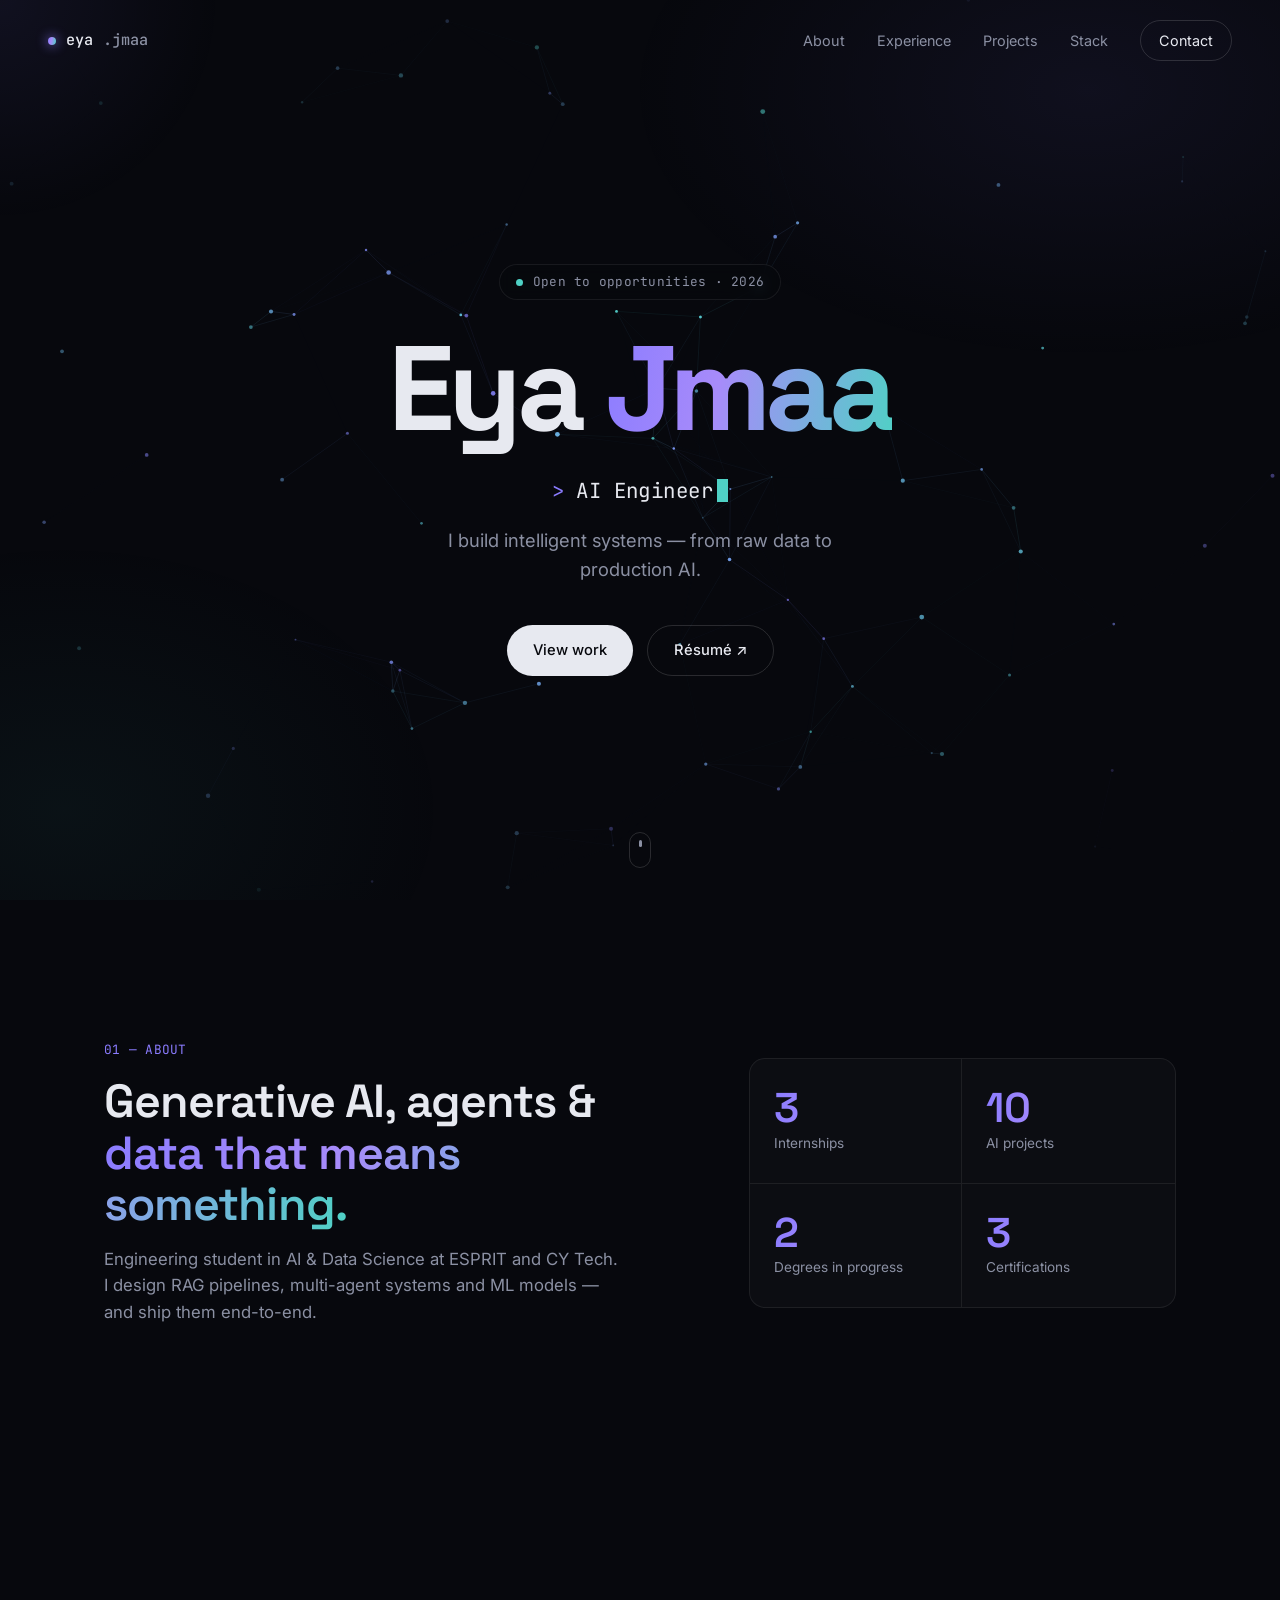
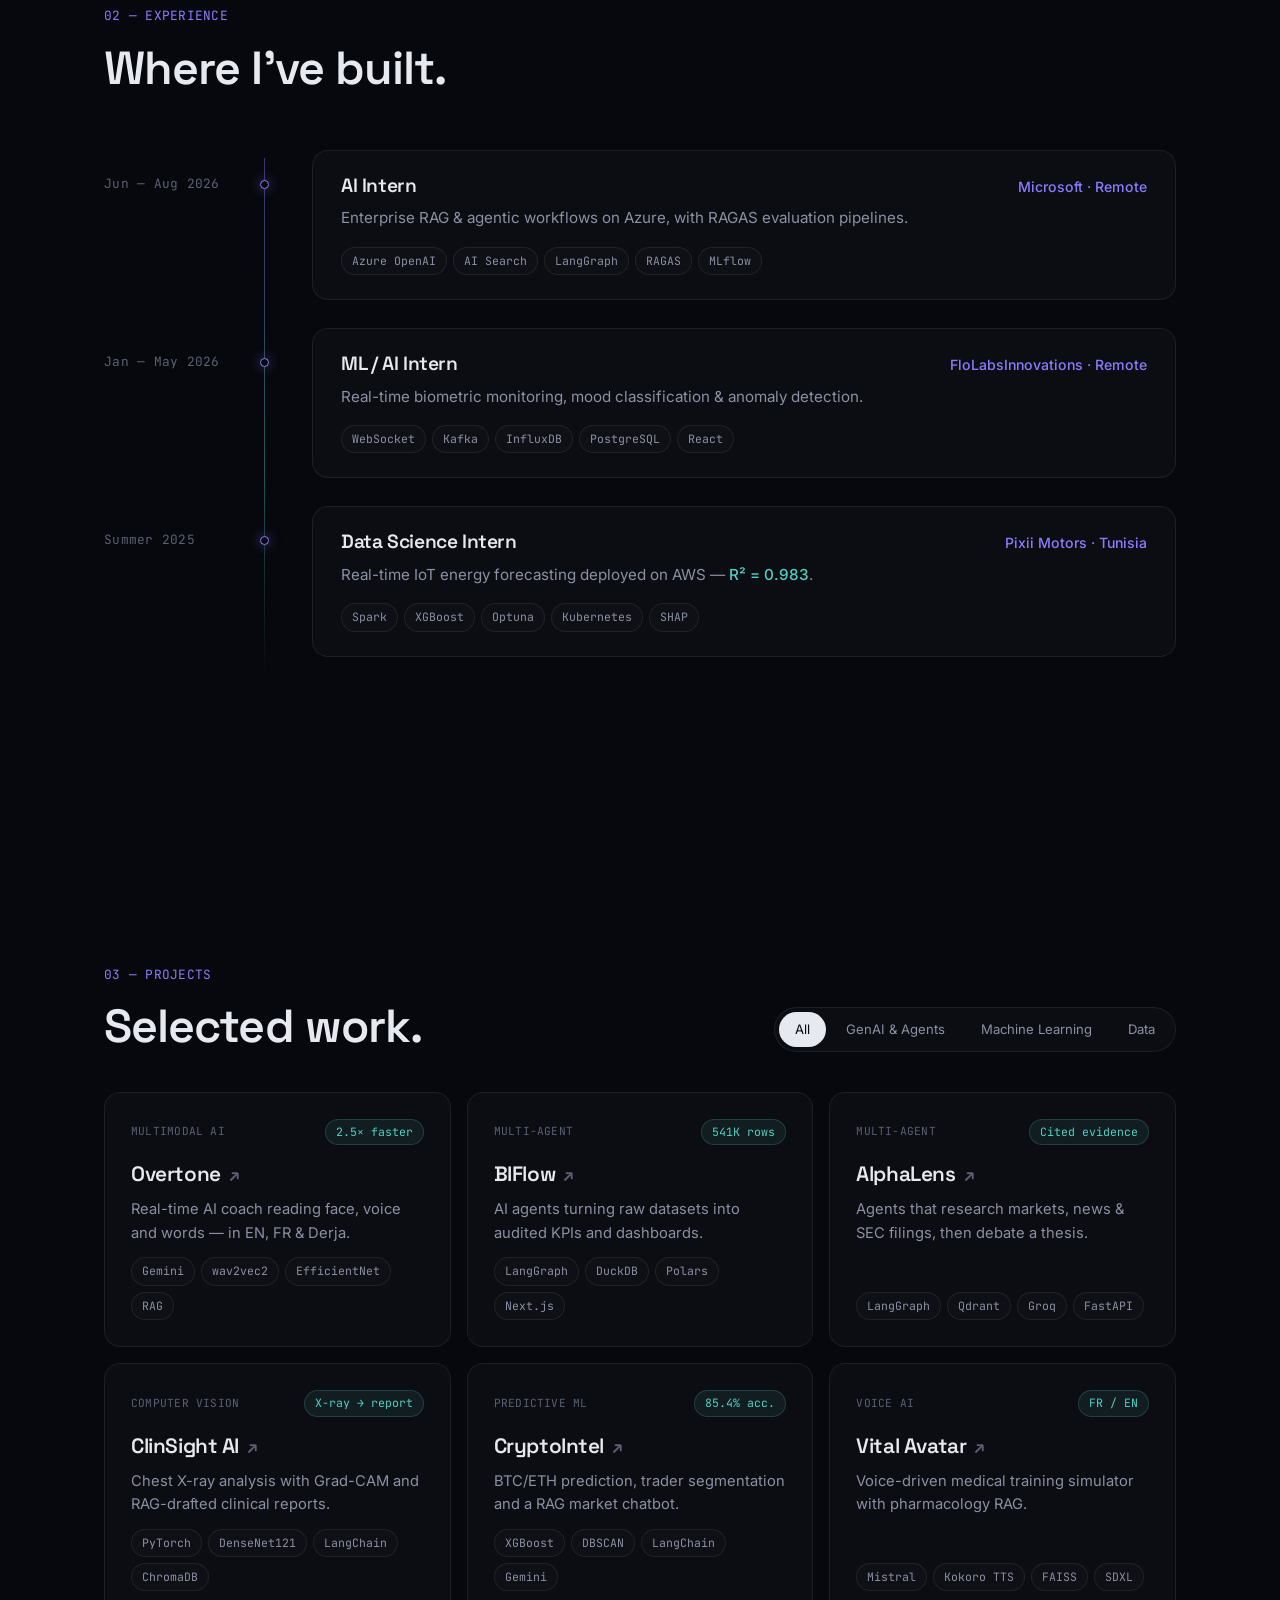
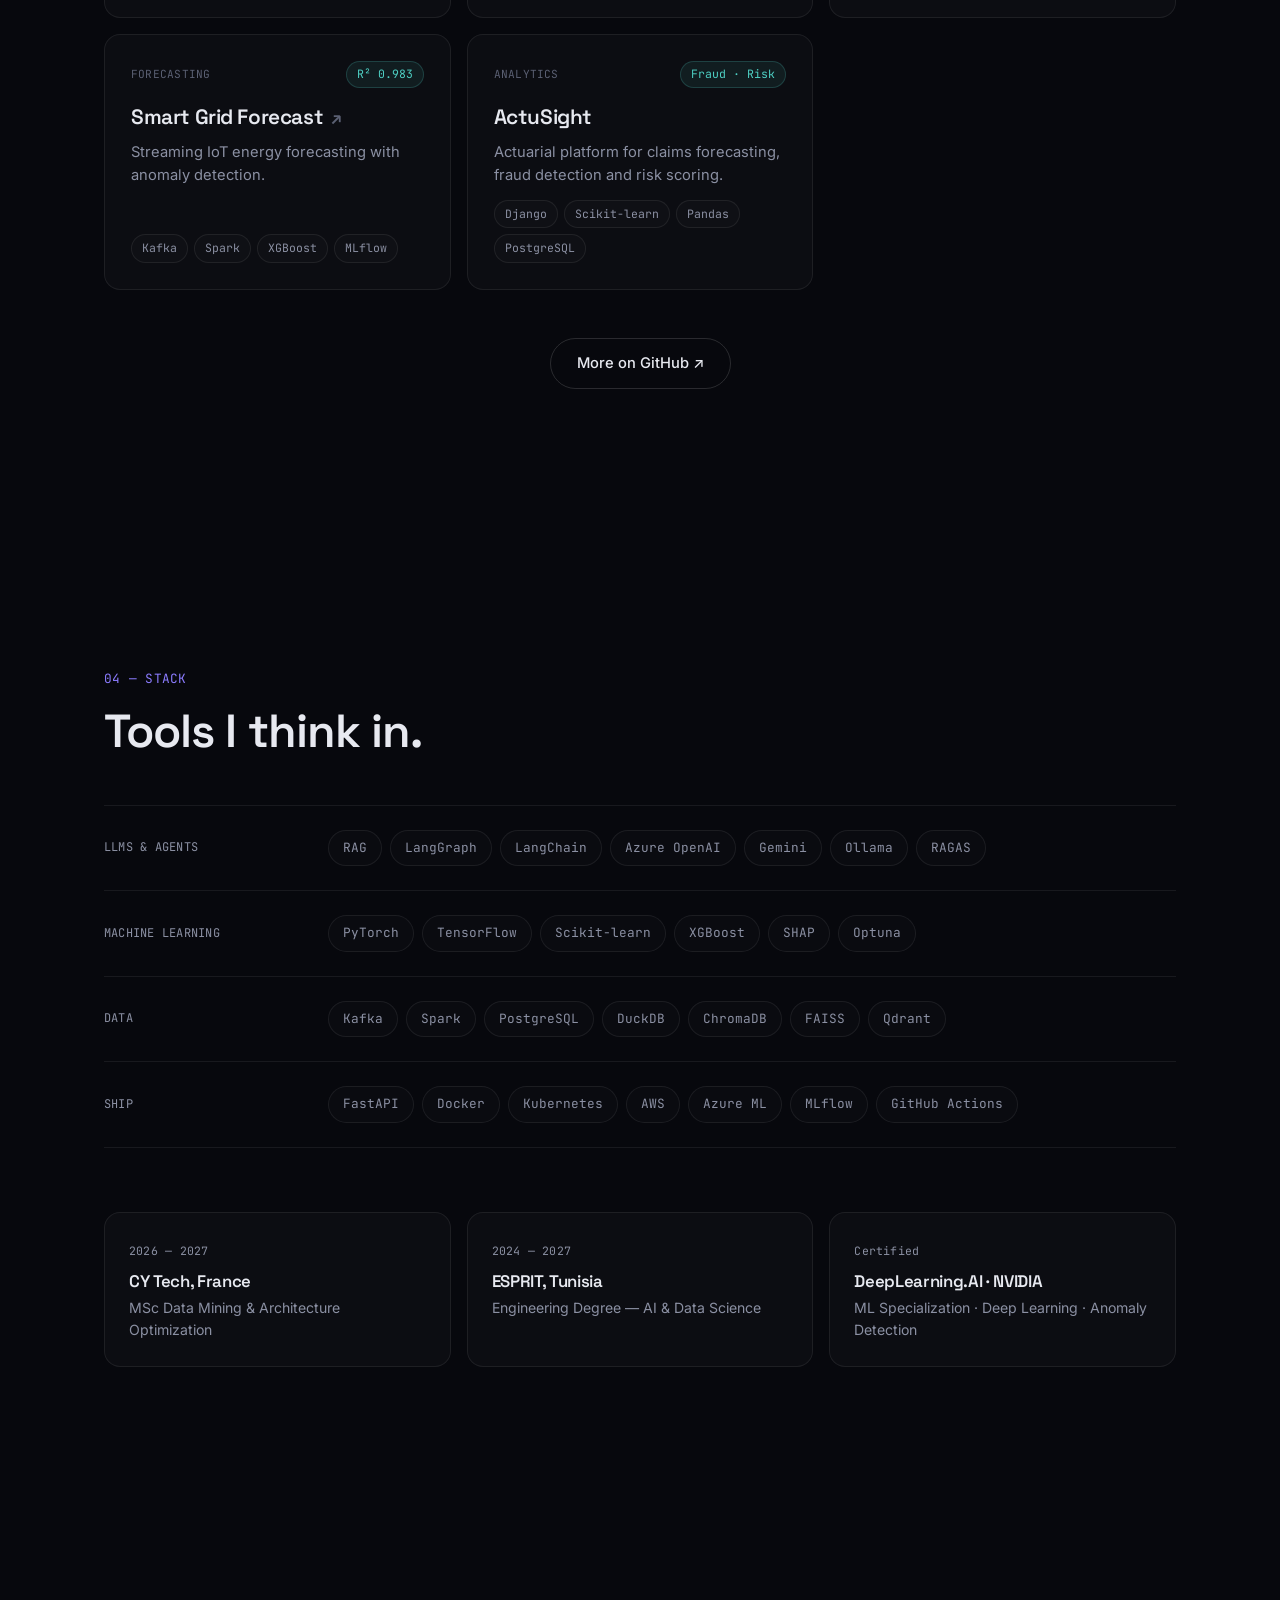
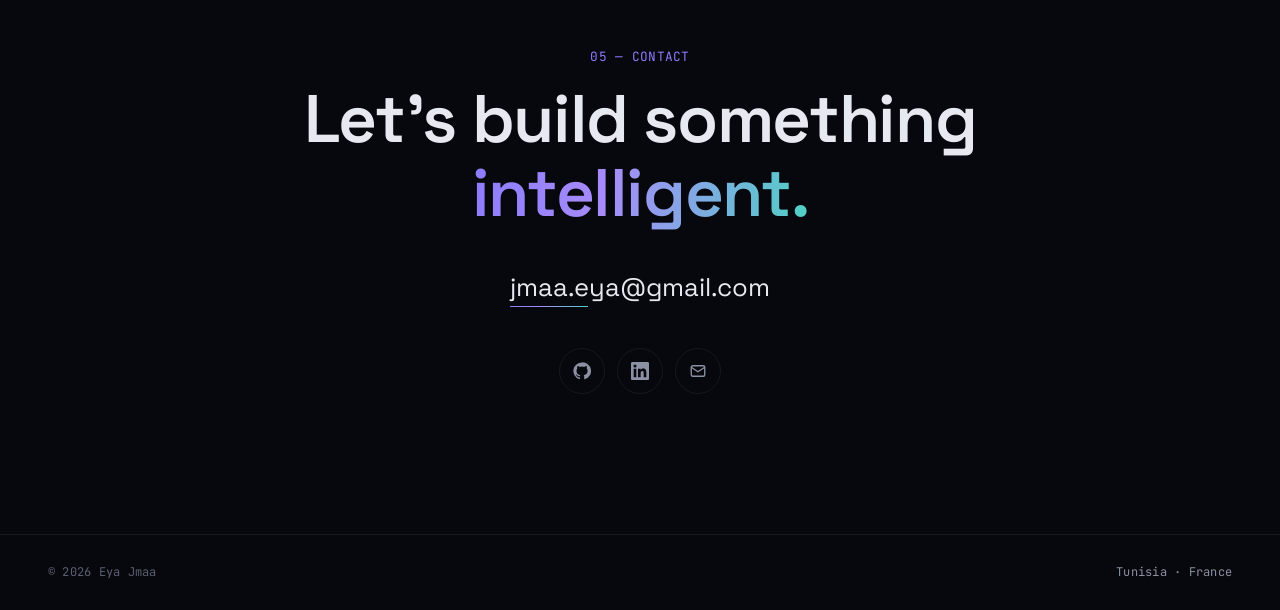
==== index.html @ cdcde040 "portfolio" ====
<!doctype html>
<html lang="en">
<head>
  <meta charset="utf-8" />
  <meta name="viewport" content="width=device-width, initial-scale=1" />
  <title>Eya Jmaa — AI Engineer & Data Scientist</title>
  <meta name="description" content="Eya Jmaa — AI Engineer & Data Scientist building RAG systems, multi-agent platforms and end-to-end ML pipelines." />
  <meta name="theme-color" content="#07080d" />
  <link rel="icon" href="data:image/svg+xml,<svg xmlns='http://www.w3.org/2000/svg' viewBox='0 0 64 64'><rect width='64' height='64' rx='16' fill='%2307080d'/><circle cx='20' cy='22' r='5' fill='%238b7cff'/><circle cx='44' cy='22' r='5' fill='%234fd1c5'/><circle cx='32' cy='44' r='5' fill='%23e7e9f0'/><path d='M20 22L44 22L32 44Z' stroke='%238b7cff' stroke-width='2' fill='none' opacity='.6'/></svg>" />
  <link rel="preconnect" href="https://fonts.googleapis.com" />
  <link rel="preconnect" href="https://fonts.gstatic.com" crossorigin />
  <link href="https://fonts.googleapis.com/css2?family=Inter:wght@400;500;600&family=JetBrains+Mono:wght@400;500&family=Space+Grotesk:wght@500;600;700&display=swap" rel="stylesheet" />
  <link rel="stylesheet" href="styles.css" />
</head>
<body>
  <div class="cursor-glow" aria-hidden="true"></div>

  <!-- ───────── Nav ───────── -->
  <header class="nav" id="nav">
    <a href="#top" class="logo" aria-label="Home">
      <span class="logo-dot"></span>eya<span class="muted">.jmaa</span>
    </a>
    <nav class="nav-links" id="navLinks">
      <a href="#about">About</a>
      <a href="#experience">Experience</a>
      <a href="#projects">Projects</a>
      <a href="#stack">Stack</a>
      <a href="#contact" class="nav-cta">Contact</a>
    </nav>
    <button class="nav-toggle" id="navToggle" aria-label="Menu" aria-expanded="false"><span></span><span></span></button>
  </header>

  <main id="top">
    <!-- ───────── Hero ───────── -->
    <section class="hero">
      <canvas id="neural" aria-hidden="true"></canvas>
      <div class="hero-inner">
        <p class="eyebrow mono reveal"><span class="pulse"></span>Open to opportunities · 2026</p>
        <h1 class="reveal">Eya <span class="grad">Jmaa</span></h1>
        <p class="role mono reveal">
          <span class="prompt">&gt;</span> <span id="typed">AI Engineer</span><span class="caret"></span>
        </p>
        <p class="lead reveal">I build intelligent systems — from raw data to production AI.</p>
        <div class="hero-actions reveal">
          <a href="#projects" class="btn btn-primary">View work</a>
          <a href="cv.pdf" class="btn btn-ghost" target="_blank" rel="noopener">Résumé ↗</a>
        </div>
      </div>
      <a href="#about" class="scroll-hint" aria-label="Scroll down"><span></span></a>
    </section>

    <!-- ───────── About ───────── -->
    <section id="about" class="section">
      <div class="container about">
        <div class="about-text reveal">
          <p class="label mono">01 — About</p>
          <h2>Generative AI, agents &amp; <span class="grad">data that means something.</span></h2>
          <p class="muted">Engineering student in AI &amp; Data Science at ESPRIT and CY Tech. I design RAG pipelines, multi-agent systems and ML models — and ship them end-to-end.</p>
        </div>
        <div class="stats reveal">
          <div class="stat"><span class="num" data-count="3">0</span><span class="stat-label">Internships</span></div>
          <div class="stat"><span class="num" data-count="10" data-suffix="+">0</span><span class="stat-label">AI projects</span></div>
          <div class="stat"><span class="num" data-count="2">0</span><span class="stat-label">Degrees in progress</span></div>
          <div class="stat"><span class="num" data-count="3">0</span><span class="stat-label">Certifications</span></div>
        </div>
      </div>
    </section>

    <!-- ───────── Experience ───────── -->
    <section id="experience" class="section">
      <div class="container">
        <p class="label mono reveal">02 — Experience</p>
        <h2 class="reveal">Where I've built.</h2>

        <ol class="timeline">
          <li class="t-item reveal">
            <div class="t-meta mono">Jun — Aug 2026</div>
            <div class="t-card">
              <div class="t-head">
                <h3>AI Intern</h3>
                <span class="t-org">Microsoft · Remote</span>
              </div>
              <p>Enterprise RAG &amp; agentic workflows on Azure, with RAGAS evaluation pipelines.</p>
              <ul class="chips"><li>Azure OpenAI</li><li>AI Search</li><li>LangGraph</li><li>RAGAS</li><li>MLflow</li></ul>
            </div>
          </li>
          <li class="t-item reveal">
            <div class="t-meta mono">Jan — May 2026</div>
            <div class="t-card">
              <div class="t-head">
                <h3>ML / AI Intern</h3>
                <span class="t-org">FloLabsInnovations · Remote</span>
              </div>
              <p>Real-time biometric monitoring, mood classification &amp; anomaly detection.</p>
              <ul class="chips"><li>WebSocket</li><li>Kafka</li><li>InfluxDB</li><li>PostgreSQL</li><li>React</li></ul>
            </div>
          </li>
          <li class="t-item reveal">
            <div class="t-meta mono">Summer 2025</div>
            <div class="t-card">
              <div class="t-head">
                <h3>Data Science Intern</h3>
                <span class="t-org">Pixii Motors · Tunisia</span>
              </div>
              <p>Real-time IoT energy forecasting deployed on AWS — <span class="hl">R² = 0.983</span>.</p>
              <ul class="chips"><li>Spark</li><li>XGBoost</li><li>Optuna</li><li>Kubernetes</li><li>SHAP</li></ul>
            </div>
          </li>
        </ol>
      </div>
    </section>

    <!-- ───────── Projects ───────── -->
    <section id="projects" class="section">
      <div class="container">
        <p class="label mono reveal">03 — Projects</p>
        <div class="proj-head reveal">
          <h2>Selected work.</h2>
          <div class="filters" role="tablist">
            <button class="filter active" data-filter="all">All</button>
            <button class="filter" data-filter="genai">GenAI &amp; Agents</button>
            <button class="filter" data-filter="ml">Machine Learning</button>
            <button class="filter" data-filter="data">Data</button>
          </div>
        </div>

        <div class="grid">
          <article class="card reveal" data-tags="genai ml">
            <div class="card-top"><span class="tag mono">Multimodal AI</span><span class="metric">2.5× faster</span></div>
            <h3>Overtone</h3>
            <p>Real-time AI coach reading face, voice and words — in EN, FR &amp; Derja.</p>
            <ul class="chips"><li>Gemini</li><li>wav2vec2</li><li>EfficientNet</li><li>RAG</li></ul>
            <a class="card-link" href="https://github.com/Eya-Jmaa/Overtone" target="_blank" rel="noopener" aria-label="Overtone on GitHub"></a>
          </article>

          <article class="card reveal" data-tags="genai data">
            <div class="card-top"><span class="tag mono">Multi-agent</span><span class="metric">541K rows</span></div>
            <h3>BIFlow</h3>
            <p>AI agents turning raw datasets into audited KPIs and dashboards.</p>
            <ul class="chips"><li>LangGraph</li><li>DuckDB</li><li>Polars</li><li>Next.js</li></ul>
            <a class="card-link" href="https://github.com/Eya-Jmaa/BIFlow" target="_blank" rel="noopener" aria-label="BIFlow on GitHub"></a>
          </article>

          <article class="card reveal" data-tags="genai">
            <div class="card-top"><span class="tag mono">Multi-agent</span><span class="metric">Cited evidence</span></div>
            <h3>AlphaLens</h3>
            <p>Agents that research markets, news &amp; SEC filings, then debate a thesis.</p>
            <ul class="chips"><li>LangGraph</li><li>Qdrant</li><li>Groq</li><li>FastAPI</li></ul>
            <a class="card-link" href="https://github.com/Eya-Jmaa/AlphaLens" target="_blank" rel="noopener" aria-label="AlphaLens on GitHub"></a>
          </article>

          <article class="card reveal" data-tags="ml genai">
            <div class="card-top"><span class="tag mono">Computer Vision</span><span class="metric">X-ray → report</span></div>
            <h3>ClinSight AI</h3>
            <p>Chest X-ray analysis with Grad-CAM and RAG-drafted clinical reports.</p>
            <ul class="chips"><li>PyTorch</li><li>DenseNet121</li><li>LangChain</li><li>ChromaDB</li></ul>
            <a class="card-link" href="https://github.com/Eya-Jmaa/ClinSight-AI" target="_blank" rel="noopener" aria-label="ClinSight AI on GitHub"></a>
          </article>

          <article class="card reveal" data-tags="ml genai">
            <div class="card-top"><span class="tag mono">Predictive ML</span><span class="metric">85.4% acc.</span></div>
            <h3>CryptoIntel</h3>
            <p>BTC/ETH prediction, trader segmentation and a RAG market chatbot.</p>
            <ul class="chips"><li>XGBoost</li><li>DBSCAN</li><li>LangChain</li><li>Gemini</li></ul>
            <a class="card-link" href="https://github.com/Eya-Jmaa/CryptoIntel" target="_blank" rel="noopener" aria-label="CryptoIntel on GitHub"></a>
          </article>

          <article class="card reveal" data-tags="genai">
            <div class="card-top"><span class="tag mono">Voice AI</span><span class="metric">FR / EN</span></div>
            <h3>Vital Avatar</h3>
            <p>Voice-driven medical training simulator with pharmacology RAG.</p>
            <ul class="chips"><li>Mistral</li><li>Kokoro TTS</li><li>FAISS</li><li>SDXL</li></ul>
            <a class="card-link" href="https://github.com/Eya-Jmaa/AI-Medical-Delegate-Simulation" target="_blank" rel="noopener" aria-label="Vital Avatar on GitHub"></a>
          </article>

          <article class="card reveal" data-tags="data ml">
            <div class="card-top"><span class="tag mono">Forecasting</span><span class="metric">R² 0.983</span></div>
            <h3>Smart Grid Forecast</h3>
            <p>Streaming IoT energy forecasting with anomaly detection.</p>
            <ul class="chips"><li>Kafka</li><li>Spark</li><li>XGBoost</li><li>MLflow</li></ul>
            <a class="card-link" href="https://github.com/Eya-Jmaa/IoT-Enabled-Smart-Grid-ML-Project-" target="_blank" rel="noopener" aria-label="Smart Grid Forecast on GitHub"></a>
          </article>

          <article class="card reveal" data-tags="data ml">
            <div class="card-top"><span class="tag mono">Analytics</span><span class="metric">Fraud · Risk</span></div>
            <h3>ActuSight</h3>
            <p>Actuarial platform for claims forecasting, fraud detection and risk scoring.</p>
            <ul class="chips"><li>Django</li><li>Scikit-learn</li><li>Pandas</li><li>PostgreSQL</li></ul>
          </article>
        </div>

        <div class="more reveal">
          <a href="https://github.com/Eya-Jmaa" target="_blank" rel="noopener" class="btn btn-ghost">More on GitHub ↗</a>
        </div>
      </div>
    </section>

    <!-- ───────── Stack ───────── -->
    <section id="stack" class="section">
      <div class="container">
        <p class="label mono reveal">04 — Stack</p>
        <h2 class="reveal">Tools I think in.</h2>

        <div class="stack">
          <div class="stack-row reveal">
            <span class="stack-name mono">LLMs &amp; Agents</span>
            <ul class="chips lg"><li>RAG</li><li>LangGraph</li><li>LangChain</li><li>Azure OpenAI</li><li>Gemini</li><li>Ollama</li><li>RAGAS</li></ul>
          </div>
          <div class="stack-row reveal">
            <span class="stack-name mono">Machine Learning</span>
            <ul class="chips lg"><li>PyTorch</li><li>TensorFlow</li><li>Scikit-learn</li><li>XGBoost</li><li>SHAP</li><li>Optuna</li></ul>
          </div>
          <div class="stack-row reveal">
            <span class="stack-name mono">Data</span>
            <ul class="chips lg"><li>Kafka</li><li>Spark</li><li>PostgreSQL</li><li>DuckDB</li><li>ChromaDB</li><li>FAISS</li><li>Qdrant</li></ul>
          </div>
          <div class="stack-row reveal">
            <span class="stack-name mono">Ship</span>
            <ul class="chips lg"><li>FastAPI</li><li>Docker</li><li>Kubernetes</li><li>AWS</li><li>Azure ML</li><li>MLflow</li><li>GitHub Actions</li></ul>
          </div>
        </div>

        <div class="edu reveal">
          <div class="edu-item">
            <span class="mono muted">2026 — 2027</span>
            <h4>CY Tech, France</h4>
            <p class="muted">MSc Data Mining &amp; Architecture Optimization</p>
          </div>
          <div class="edu-item">
            <span class="mono muted">2024 — 2027</span>
            <h4>ESPRIT, Tunisia</h4>
            <p class="muted">Engineering Degree — AI &amp; Data Science</p>
          </div>
          <div class="edu-item">
            <span class="mono muted">Certified</span>
            <h4>DeepLearning.AI · NVIDIA</h4>
            <p class="muted">ML Specialization · Deep Learning · Anomaly Detection</p>
          </div>
        </div>
      </div>
    </section>

    <!-- ───────── Contact ───────── -->
    <section id="contact" class="section contact">
      <div class="container contact-inner reveal">
        <p class="label mono">05 — Contact</p>
        <h2>Let's build something <span class="grad">intelligent.</span></h2>
        <a href="mailto:jmaa.eya@gmail.com" class="email" id="email">jmaa.eya@gmail.com</a>
        <div class="socials">
          <a href="https://github.com/Eya-Jmaa" target="_blank" rel="noopener" aria-label="GitHub">
            <svg viewBox="0 0 24 24"><path d="M12 .5a11.5 11.5 0 0 0-3.64 22.41c.58.1.79-.25.79-.56v-2c-3.2.7-3.88-1.37-3.88-1.37-.52-1.33-1.28-1.69-1.28-1.69-1.05-.72.08-.7.08-.7 1.16.08 1.77 1.19 1.77 1.19 1.03 1.77 2.7 1.26 3.36.96.1-.75.4-1.26.73-1.55-2.55-.29-5.24-1.28-5.24-5.69 0-1.26.45-2.28 1.19-3.09-.12-.29-.52-1.46.11-3.05 0 0 .97-.31 3.17 1.18a11 11 0 0 1 5.77 0c2.2-1.49 3.17-1.18 3.17-1.18.63 1.59.23 2.76.11 3.05.74.81 1.19 1.83 1.19 3.09 0 4.42-2.7 5.39-5.26 5.68.41.36.78 1.06.78 2.14v3.17c0 .31.21.67.8.56A11.5 11.5 0 0 0 12 .5Z"/></svg>
          </a>
          <!-- TODO: replace with your LinkedIn URL -->
          <a href="https://www.linkedin.com/in/eya-jmaa/" target="_blank" rel="noopener" aria-label="LinkedIn">
            <svg viewBox="0 0 24 24"><path d="M20.45 20.45h-3.56v-5.57c0-1.33-.02-3.04-1.85-3.04-1.85 0-2.14 1.45-2.14 2.94v5.67H9.35V9h3.41v1.56h.05c.48-.9 1.64-1.85 3.37-1.85 3.6 0 4.27 2.37 4.27 5.46v6.28ZM5.34 7.43a2.06 2.06 0 1 1 0-4.13 2.06 2.06 0 0 1 0 4.13ZM7.12 20.45H3.56V9h3.56v11.45ZM22.22 0H1.77C.79 0 0 .77 0 1.73v20.54C0 23.23.79 24 1.77 24h20.45c.98 0 1.78-.77 1.78-1.73V1.73C24 .77 23.2 0 22.22 0Z"/></svg>
          </a>
          <a href="mailto:jmaa.eya@gmail.com" aria-label="Email">
            <svg viewBox="0 0 24 24" fill="none" stroke="currentColor" stroke-width="1.8"><rect x="3" y="5" width="18" height="14" rx="2"/><path d="m3 7 9 6 9-6"/></svg>
          </a>
        </div>
      </div>
    </section>
  </main>

  <footer class="footer mono">
    <span>© 2026 Eya Jmaa</span>
    <span class="muted">Tunisia · France</span>
  </footer>

  <script src="main.js"></script>
</body>
</html>
---- styles.css ----
/* ─────────────────────────  Tokens  ───────────────────────── */
:root {
  --bg: #07080d;
  --bg-2: #0b0d14;
  --surface: rgba(255, 255, 255, 0.025);
  --surface-hover: rgba(255, 255, 255, 0.045);
  --border: rgba(255, 255, 255, 0.07);
  --border-strong: rgba(255, 255, 255, 0.14);
  --text: #e7e9f0;
  --muted: #8b90a3;
  --dim: #5b6073;
  --violet: #8b7cff;
  --teal: #4fd1c5;
  --grad: linear-gradient(100deg, var(--violet) 0%, #a78bfa 40%, var(--teal) 100%);

  --font: "Inter", system-ui, -apple-system, sans-serif;
  --display: "Space Grotesk", var(--font);
  --mono: "JetBrains Mono", ui-monospace, monospace;

  --radius: 16px;
  --ease: cubic-bezier(0.22, 1, 0.36, 1);
  --max: 1120px;
}

*,
*::before,
*::after { box-sizing: border-box; margin: 0; padding: 0; }

html { scroll-behavior: smooth; -webkit-text-size-adjust: 100%; }

body {
  background: var(--bg);
  color: var(--text);
  font-family: var(--font);
  font-size: 16px;
  line-height: 1.6;
  -webkit-font-smoothing: antialiased;
  overflow-x: hidden;
}

::selection { background: rgba(139, 124, 255, 0.35); }

a { color: inherit; text-decoration: none; }
ul, ol { list-style: none; }
button { font: inherit; color: inherit; background: none; border: 0; cursor: pointer; }

h1, h2, h3, h4 { font-family: var(--display); font-weight: 600; letter-spacing: -0.02em; line-height: 1.1; }
h2 { font-size: clamp(1.9rem, 4vw, 2.9rem); margin-bottom: 1rem; }
h3 { font-size: 1.2rem; }

.mono { font-family: var(--mono); font-size: 0.8rem; letter-spacing: 0.02em; }
.muted { color: var(--muted); }
.grad {
  background: var(--grad);
  -webkit-background-clip: text;
  background-clip: text;
  color: transparent;
}
.hl { color: var(--teal); font-weight: 500; }

.container { width: 100%; max-width: var(--max); margin: 0 auto; padding: 0 24px; }
.section { padding: clamp(80px, 12vw, 140px) 0; position: relative; }
.label { color: var(--violet); margin-bottom: 1rem; text-transform: uppercase; }

/* Subtle grain + ambient glow */
body::before {
  content: "";
  position: fixed; inset: 0;
  pointer-events: none; z-index: 0;
  background:
    radial-gradient(60vw 50vh at 85% 10%, rgba(139, 124, 255, 0.07), transparent 60%),
    radial-gradient(50vw 50vh at 5% 90%, rgba(79, 209, 197, 0.05), transparent 60%);
}
main, .footer, .nav { position: relative; z-index: 1; }

.cursor-glow {
  position: fixed; top: 0; left: 0;
  width: 480px; height: 480px;
  margin: -240px 0 0 -240px;
  border-radius: 50%;
  background: radial-gradient(circle, rgba(139, 124, 255, 0.08), transparent 65%);
  pointer-events: none; z-index: 0;
  transition: opacity 0.4s;
  will-change: transform;
}
@media (hover: none) { .cursor-glow { display: none; } }

/* ─────────────────────────  Nav  ───────────────────────── */
.nav {
  position: fixed; top: 0; left: 0; right: 0;
  z-index: 50;
  display: flex; align-items: center; justify-content: space-between;
  padding: 20px clamp(20px, 4vw, 48px);
  transition: padding 0.4s var(--ease), background 0.4s, border-color 0.4s;
  border-bottom: 1px solid transparent;
}
/* blur lives on a pseudo-element so the fixed mobile menu isn't trapped inside the nav */
.nav::before {
  content: "";
  position: absolute; inset: 0; z-index: -1;
  background: rgba(7, 8, 13, 0.7);
  backdrop-filter: blur(14px);
  -webkit-backdrop-filter: blur(14px);
  opacity: 0;
  transition: opacity 0.4s;
}
.nav.scrolled { padding-top: 14px; padding-bottom: 14px; border-bottom-color: var(--border); }
.nav.scrolled::before { opacity: 1; }
.logo { font-family: var(--mono); font-weight: 500; font-size: 0.95rem; display: flex; align-items: center; gap: 10px; }
.logo-dot {
  width: 8px; height: 8px; border-radius: 50%;
  background: var(--grad);
  box-shadow: 0 0 12px var(--violet);
}
.nav-links { display: flex; align-items: center; gap: 32px; font-size: 0.9rem; }
.nav-links a { color: var(--muted); transition: color 0.25s; position: relative; }
.nav-links a:hover { color: var(--text); }
.nav-links a.nav-cta {
  color: var(--text);
  padding: 8px 18px;
  border: 1px solid var(--border-strong);
  border-radius: 999px;
  transition: border-color 0.25s, background 0.25s;
}
.nav-links a.nav-cta:hover { border-color: var(--violet); background: rgba(139, 124, 255, 0.08); }

.nav-toggle { display: none; width: 36px; height: 36px; position: relative; }
.nav-toggle span {
  position: absolute; left: 8px; right: 8px; height: 1.5px; background: var(--text);
  transition: transform 0.35s var(--ease), top 0.35s var(--ease);
}
.nav-toggle span:first-child { top: 14px; }
.nav-toggle span:last-child { top: 21px; }
.nav-toggle[aria-expanded="true"] span:first-child { top: 17.5px; transform: rotate(45deg); }
.nav-toggle[aria-expanded="true"] span:last-child { top: 17.5px; transform: rotate(-45deg); }

/* ─────────────────────────  Hero  ───────────────────────── */
.hero {
  min-height: 100vh; min-height: 100svh;
  display: grid; place-items: center;
  position: relative;
  overflow: hidden;
  padding: 120px 24px 80px;
}
#neural {
  position: absolute; inset: 0;
  width: 100%; height: 100%;
  -webkit-mask-image: radial-gradient(ellipse 80% 70% at 50% 50%, #000 30%, transparent 85%);
  mask-image: radial-gradient(ellipse 80% 70% at 50% 50%, #000 30%, transparent 85%);
}
.hero-inner { position: relative; text-align: center; max-width: 820px; }

.eyebrow {
  display: inline-flex; align-items: center; gap: 10px;
  color: var(--muted);
  padding: 7px 16px;
  border: 1px solid var(--border);
  border-radius: 999px;
  background: rgba(7, 8, 13, 0.5);
  backdrop-filter: blur(6px);
  margin-bottom: 32px;
}
.pulse {
  width: 7px; height: 7px; border-radius: 50%;
  background: var(--teal);
  box-shadow: 0 0 0 0 rgba(79, 209, 197, 0.6);
  animation: pulse 2.2s infinite;
}
@keyframes pulse {
  70% { box-shadow: 0 0 0 9px rgba(79, 209, 197, 0); }
  100% { box-shadow: 0 0 0 0 rgba(79, 209, 197, 0); }
}

.hero h1 {
  font-size: clamp(3.4rem, 11vw, 7.5rem);
  font-weight: 700;
  letter-spacing: -0.045em;
  line-height: 0.95;
}
.role {
  font-size: clamp(1rem, 2.4vw, 1.3rem);
  color: var(--text);
  margin: 28px 0 18px;
  min-height: 1.6em;
}
.prompt { color: var(--violet); }
.caret {
  display: inline-block; width: 0.55em; height: 1.1em;
  background: var(--teal);
  margin-left: 4px; vertical-align: -0.18em;
  animation: blink 1s steps(1) infinite;
}
@keyframes blink { 50% { opacity: 0; } }

.lead { color: var(--muted); font-size: clamp(1rem, 1.8vw, 1.15rem); max-width: 460px; margin: 0 auto; }

.hero-actions { display: flex; gap: 14px; justify-content: center; flex-wrap: wrap; margin-top: 40px; }

.btn {
  display: inline-flex; align-items: center; justify-content: center;
  padding: 13px 26px;
  border-radius: 999px;
  font-size: 0.92rem; font-weight: 500;
  transition: transform 0.3s var(--ease), box-shadow 0.3s, background 0.3s, border-color 0.3s;
}
.btn-primary {
  background: var(--text); color: var(--bg);
}
.btn-primary:hover { transform: translateY(-2px); box-shadow: 0 10px 40px -10px rgba(139, 124, 255, 0.7); }
.btn-ghost { border: 1px solid var(--border-strong); color: var(--text); }
.btn-ghost:hover { border-color: var(--violet); background: rgba(139, 124, 255, 0.08); transform: translateY(-2px); }

.scroll-hint {
  position: absolute; bottom: 32px; left: 50%; transform: translateX(-50%);
  width: 22px; height: 36px;
  border: 1.5px solid var(--border-strong);
  border-radius: 12px;
}
.scroll-hint span {
  position: absolute; top: 7px; left: 50%;
  width: 3px; height: 7px; margin-left: -1.5px;
  background: var(--muted); border-radius: 2px;
  animation: scroll 2s var(--ease) infinite;
}
@keyframes scroll { 0% { opacity: 0; transform: translateY(0); } 30% { opacity: 1; } 100% { opacity: 0; transform: translateY(12px); } }

/* ─────────────────────────  About  ───────────────────────── */
.about {
  display: grid;
  grid-template-columns: 1.3fr 1fr;
  gap: clamp(40px, 7vw, 100px);
  align-items: center;
}
.about-text p.muted { font-size: 1.05rem; max-width: 520px; }

.stats {
  display: grid; grid-template-columns: 1fr 1fr;
  border: 1px solid var(--border);
  border-radius: var(--radius);
  overflow: hidden;
  background: var(--surface);
}
.stat {
  padding: 28px 24px;
  display: flex; flex-direction: column; gap: 4px;
}
.stat:nth-child(odd) { border-right: 1px solid var(--border); }
.stat:nth-child(-n+2) { border-bottom: 1px solid var(--border); }
.num {
  font-family: var(--display); font-weight: 600;
  font-size: clamp(2rem, 4vw, 2.6rem);
  line-height: 1;
  background: var(--grad);
  -webkit-background-clip: text; background-clip: text; color: transparent;
}
.stat-label { color: var(--muted); font-size: 0.85rem; }

/* ─────────────────────────  Chips  ───────────────────────── */
.chips { display: flex; flex-wrap: wrap; gap: 6px; }
.chips li {
  font-family: var(--mono);
  font-size: 0.72rem;
  color: var(--muted);
  padding: 4px 10px;
  border: 1px solid var(--border);
  border-radius: 999px;
  background: rgba(255, 255, 255, 0.015);
  transition: color 0.25s, border-color 0.25s;
}
.chips.lg { gap: 8px; }
.chips.lg li { font-size: 0.8rem; padding: 7px 14px; }
.chips.lg li:hover { color: var(--text); border-color: var(--violet); }

/* ─────────────────────────  Timeline  ───────────────────────── */
.timeline { margin-top: 56px; position: relative; }
.timeline::before {
  content: "";
  position: absolute; top: 8px; bottom: 8px; left: 160px;
  width: 1px;
  background: linear-gradient(to bottom, var(--violet), var(--teal) 60%, transparent);
  opacity: 0.4;
}
.t-item {
  display: grid; grid-template-columns: 160px 1fr;
  gap: 48px;
  padding-bottom: 28px;
  position: relative;
}
.t-item::before {
  content: "";
  position: absolute; left: 156px; top: 30px;
  width: 9px; height: 9px; border-radius: 50%;
  background: var(--bg);
  border: 1.5px solid var(--violet);
  box-shadow: 0 0 12px rgba(139, 124, 255, 0.5);
}
.t-meta { color: var(--dim); padding-top: 24px; }
.t-card {
  padding: 24px 28px;
  border: 1px solid var(--border);
  border-radius: var(--radius);
  background: var(--surface);
  transition: border-color 0.35s, background 0.35s, transform 0.35s var(--ease);
}
.t-card:hover { border-color: var(--border-strong); background: var(--surface-hover); transform: translateX(4px); }
.t-head { display: flex; flex-wrap: wrap; align-items: baseline; justify-content: space-between; gap: 6px 16px; margin-bottom: 8px; }
.t-org { color: var(--violet); font-size: 0.88rem; font-weight: 500; }
.t-card p { color: var(--muted); margin-bottom: 16px; font-size: 0.95rem; }

/* ─────────────────────────  Projects  ───────────────────────── */
.proj-head { display: flex; align-items: flex-end; justify-content: space-between; gap: 24px; flex-wrap: wrap; margin-bottom: 40px; }
.proj-head h2 { margin-bottom: 0; }
.filters {
  display: flex; gap: 4px; flex-wrap: wrap;
  padding: 4px;
  border: 1px solid var(--border);
  border-radius: 999px;
  background: var(--surface);
}
.filter {
  font-size: 0.82rem;
  color: var(--muted);
  padding: 7px 16px;
  border-radius: 999px;
  transition: color 0.25s, background 0.25s;
}
.filter:hover { color: var(--text); }
.filter.active { color: var(--bg); background: var(--text); }

.grid {
  display: grid;
  grid-template-columns: repeat(auto-fill, minmax(260px, 1fr));
  gap: 16px;
}
.card {
  --mx: 50%; --my: 50%;
  position: relative;
  padding: 26px;
  border: 1px solid var(--border);
  border-radius: var(--radius);
  background: var(--surface);
  display: flex; flex-direction: column; gap: 12px;
  overflow: hidden;
  transition: border-color 0.35s, transform 0.45s var(--ease), opacity 0.45s var(--ease);
}
.card::before {
  content: "";
  position: absolute; inset: 0;
  background: radial-gradient(360px circle at var(--mx) var(--my), rgba(139, 124, 255, 0.12), transparent 45%);
  opacity: 0;
  transition: opacity 0.4s;
  pointer-events: none;
}
.card:hover { border-color: var(--border-strong); transform: translateY(-4px); }
.card:hover::before { opacity: 1; }
.card h3 { font-size: 1.3rem; }
.card h3::after {
  content: "↗";
  display: inline-block;
  margin-left: 8px;
  font-size: 0.85em;
  color: var(--dim);
  transition: transform 0.3s var(--ease), color 0.3s;
}
.card:not(:has(.card-link)) h3::after { content: none; }
.card:hover h3::after { color: var(--teal); transform: translate(3px, -3px); }
.card p { color: var(--muted); font-size: 0.92rem; flex: 1; }
.card-top { display: flex; justify-content: space-between; align-items: center; gap: 8px; margin-bottom: 6px; }
.tag { color: var(--dim); text-transform: uppercase; font-size: 0.7rem; }
.metric {
  font-family: var(--mono); font-size: 0.72rem;
  color: var(--teal);
  padding: 3px 10px;
  border-radius: 999px;
  background: rgba(79, 209, 197, 0.08);
  border: 1px solid rgba(79, 209, 197, 0.2);
  white-space: nowrap;
}
.card-link { position: absolute; inset: 0; z-index: 2; border-radius: inherit; }
.card-link:focus-visible { outline: 2px solid var(--violet); outline-offset: 2px; }

.card.hide { display: none; }
.card.fade { opacity: 0; transform: scale(0.97); }

.more { text-align: center; margin-top: 48px; }

/* ─────────────────────────  Stack  ───────────────────────── */
.stack { margin-top: 48px; border-top: 1px solid var(--border); }
.stack-row {
  display: grid; grid-template-columns: 200px 1fr;
  gap: 24px; align-items: center;
  padding: 24px 0;
  border-bottom: 1px solid var(--border);
}
.stack-name { color: var(--muted); text-transform: uppercase; font-size: 0.75rem; }

.edu {
  display: grid; grid-template-columns: repeat(3, 1fr);
  gap: 16px;
  margin-top: 64px;
}
.edu-item {
  padding: 24px;
  border: 1px solid var(--border);
  border-radius: var(--radius);
  background: var(--surface);
}
.edu-item .mono { font-size: 0.72rem; }
.edu-item h4 { font-size: 1.05rem; margin: 10px 0 6px; }
.edu-item p { font-size: 0.88rem; }

/* ─────────────────────────  Contact  ───────────────────────── */
.contact-inner { text-align: center; }
.contact h2 { font-size: clamp(2.2rem, 6vw, 4.2rem); max-width: 760px; margin: 0 auto 36px; }
.email {
  font-family: var(--display);
  font-size: clamp(1.1rem, 3vw, 1.6rem);
  color: var(--text);
  position: relative;
  padding-bottom: 4px;
}
.email::after {
  content: "";
  position: absolute; left: 0; right: 0; bottom: 0; height: 1px;
  background: var(--grad);
  transform: scaleX(0.3); transform-origin: left;
  transition: transform 0.5s var(--ease);
}
.email:hover::after { transform: scaleX(1); }
.socials { display: flex; justify-content: center; gap: 12px; margin-top: 40px; }
.socials a {
  width: 46px; height: 46px;
  display: grid; place-items: center;
  border: 1px solid var(--border);
  border-radius: 50%;
  color: var(--muted);
  transition: color 0.3s, border-color 0.3s, transform 0.3s var(--ease), background 0.3s;
}
.socials a:hover { color: var(--text); border-color: var(--violet); transform: translateY(-3px); background: rgba(139, 124, 255, 0.08); }
.socials svg { width: 18px; height: 18px; fill: currentColor; }
.socials svg[fill="none"] { fill: none; }

.footer {
  display: flex; justify-content: space-between; flex-wrap: wrap; gap: 8px;
  padding: 28px clamp(20px, 4vw, 48px);
  border-top: 1px solid var(--border);
  color: var(--dim);
  font-size: 0.75rem;
}

/* ─────────────────────────  Reveal  ───────────────────────── */
.reveal {
  opacity: 0;
  transform: translateY(24px);
  transition: opacity 0.9s var(--ease), transform 0.9s var(--ease);
  transition-delay: var(--d, 0s);
}
.reveal.in { opacity: 1; transform: none; }

/* ─────────────────────────  Responsive  ───────────────────────── */
@media (max-width: 860px) {
  .about { grid-template-columns: 1fr; }
  .edu { grid-template-columns: 1fr; }
  .stack-row { grid-template-columns: 1fr; gap: 12px; }

  .timeline::before { left: 4px; }
  .t-item { grid-template-columns: 1fr; gap: 10px; padding-left: 28px; }
  .t-item::before { left: 0; top: 5px; }
  .t-meta { padding-top: 0; }
}

@media (max-width: 720px) {
  .nav-toggle { display: block; z-index: 2; }
  .nav-links {
    position: fixed; inset: 0;
    flex-direction: column; justify-content: center; gap: 28px;
    font-size: 1.3rem;
    background: rgba(7, 8, 13, 0.96);
    backdrop-filter: blur(16px);
    -webkit-backdrop-filter: blur(16px);
    opacity: 0; pointer-events: none;
    transition: opacity 0.4s var(--ease);
  }
  .nav-links.open { opacity: 1; pointer-events: auto; }
  .container { padding: 0 16px; }
  .card { padding: 22px; }
  .filters { width: 100%; justify-content: space-between; }
  .filter { padding: 7px 12px; font-size: 0.78rem; }
}

@media (prefers-reduced-motion: reduce) {
  html { scroll-behavior: auto; }
  *, *::before, *::after { animation: none !important; transition: none !important; }
  .reveal { opacity: 1; transform: none; }
}
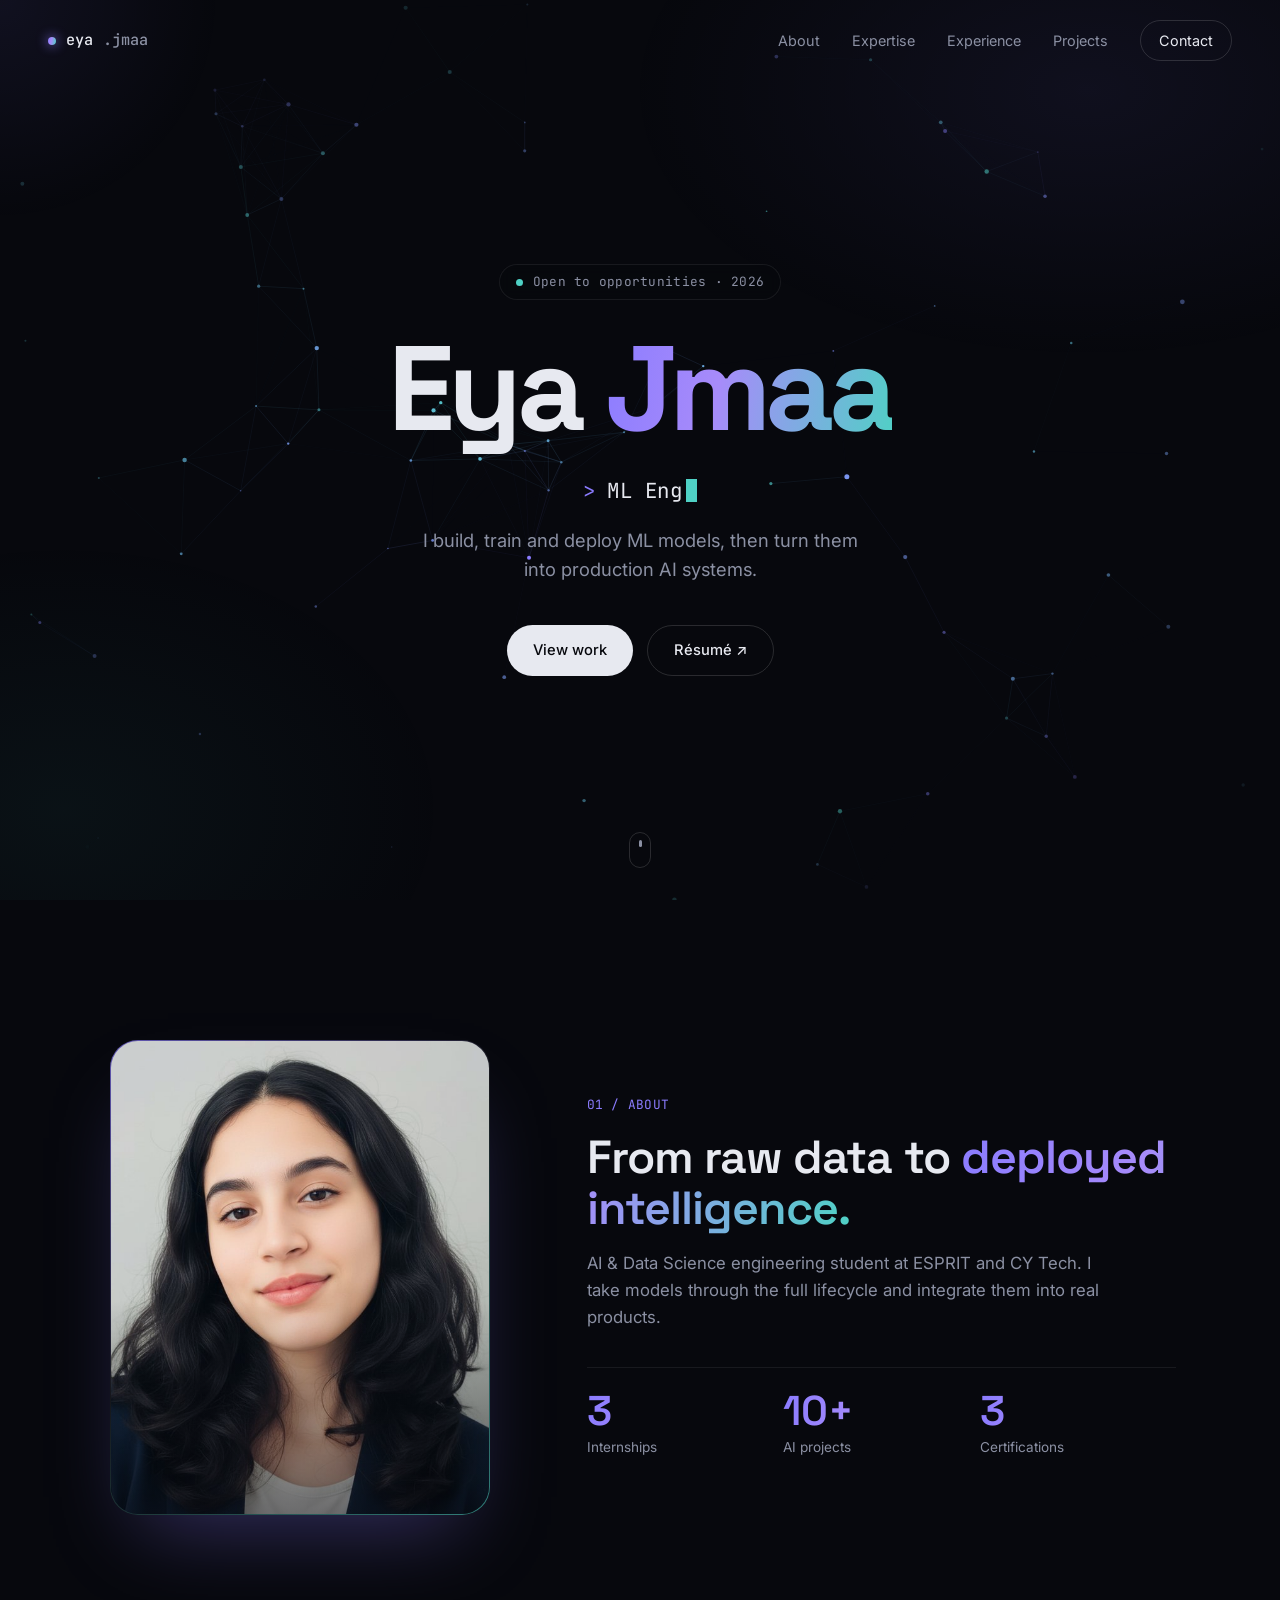
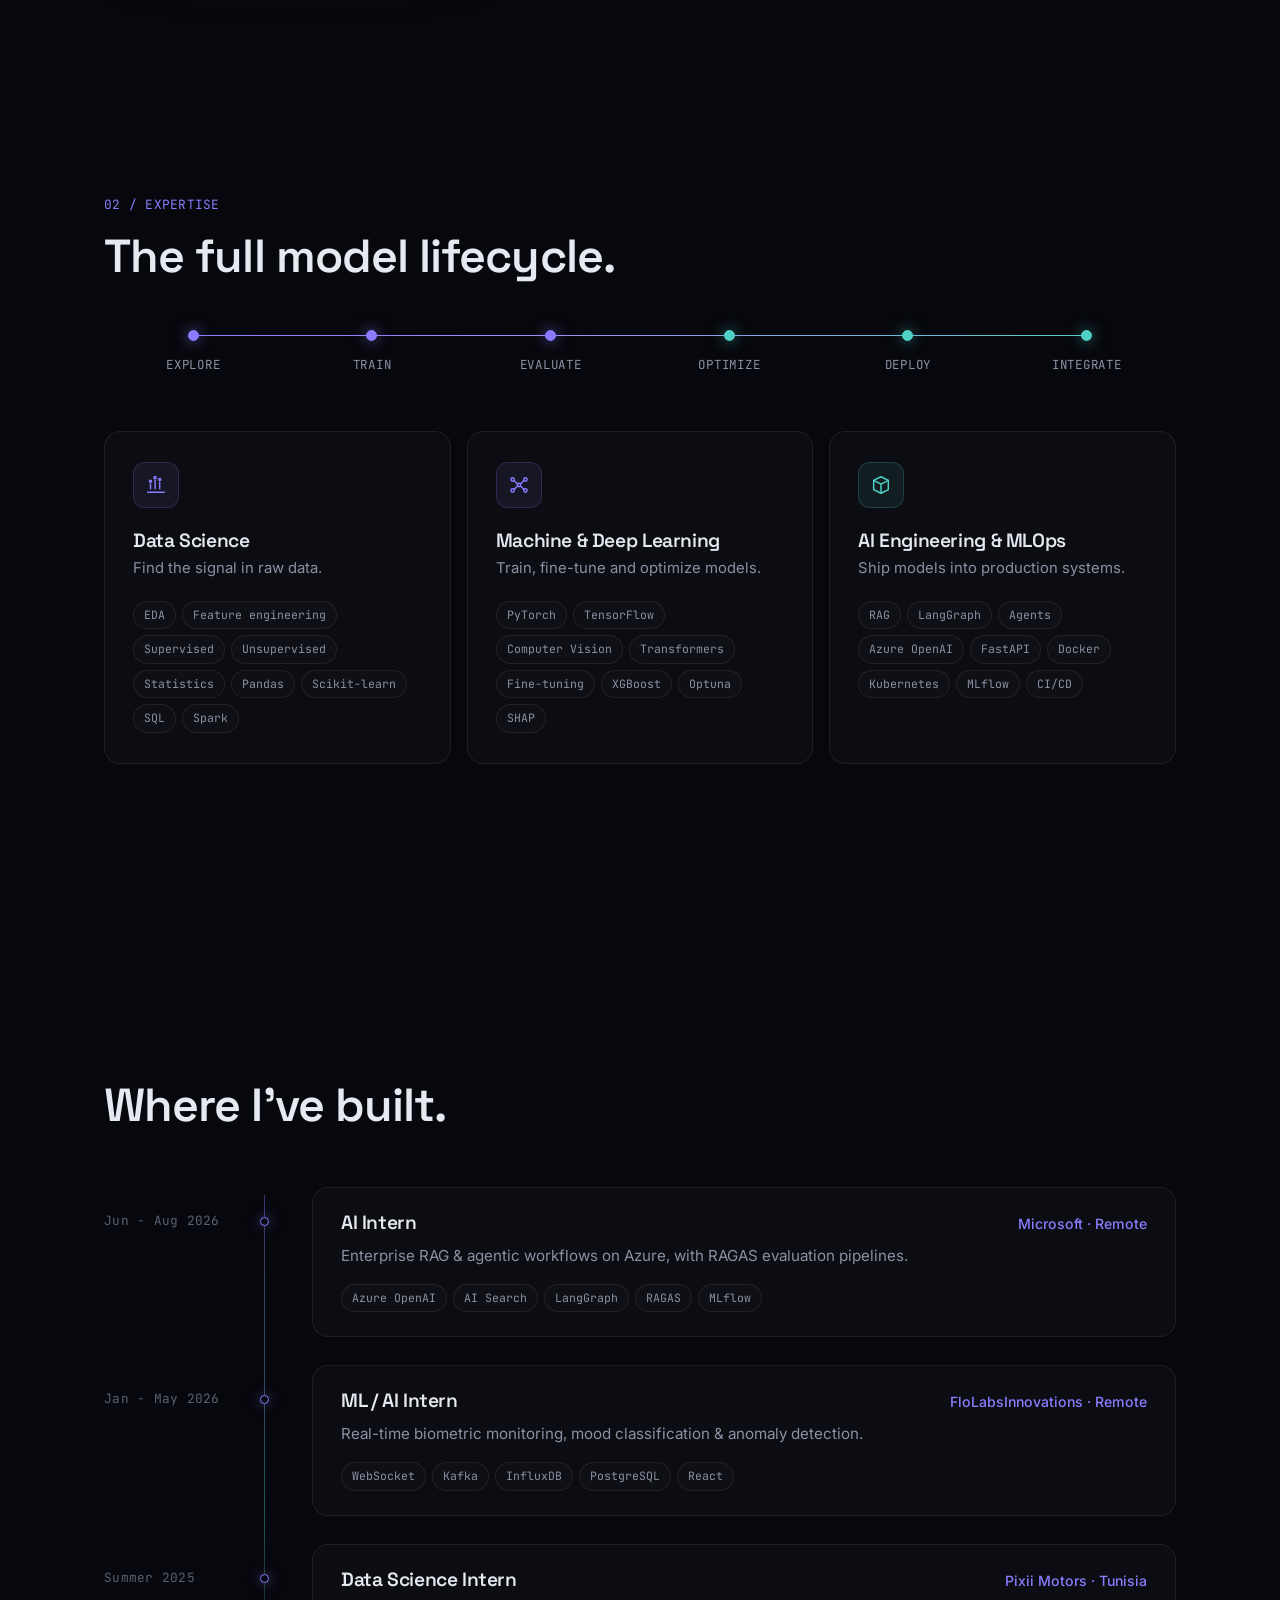
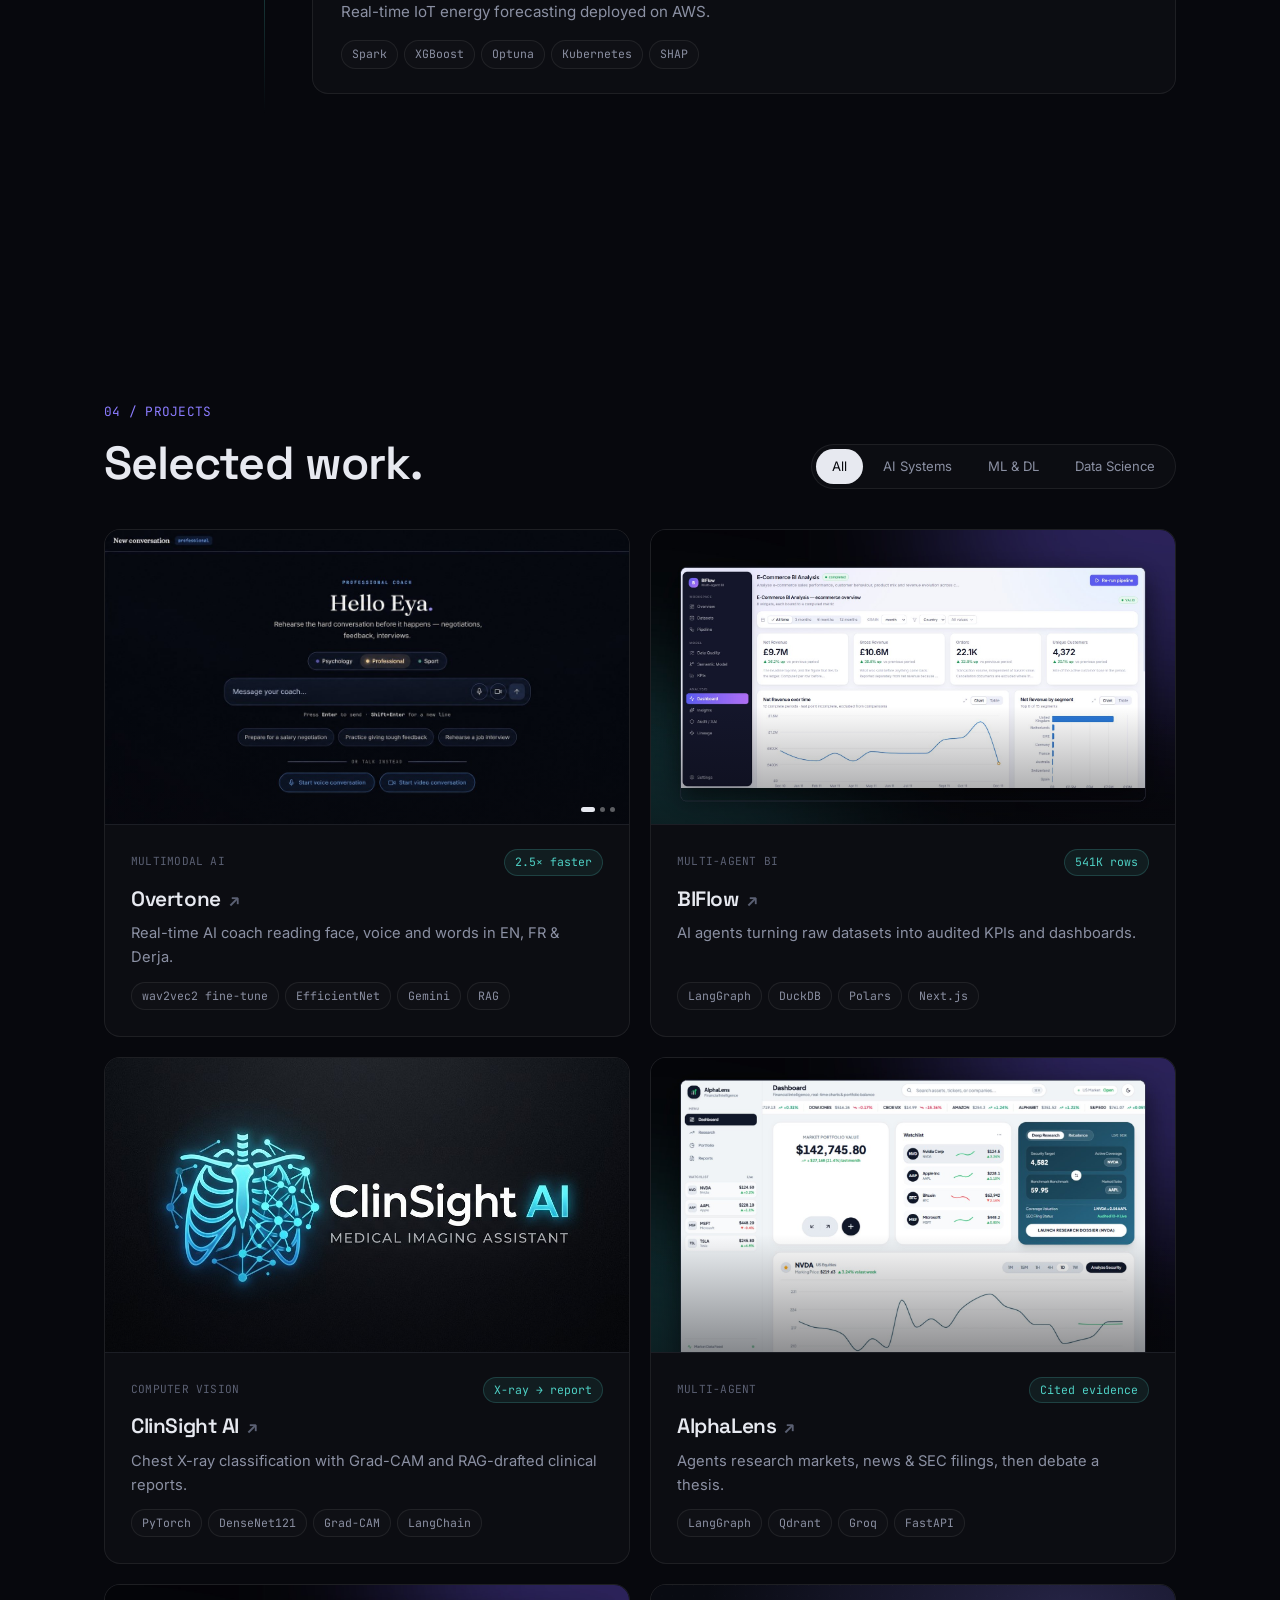
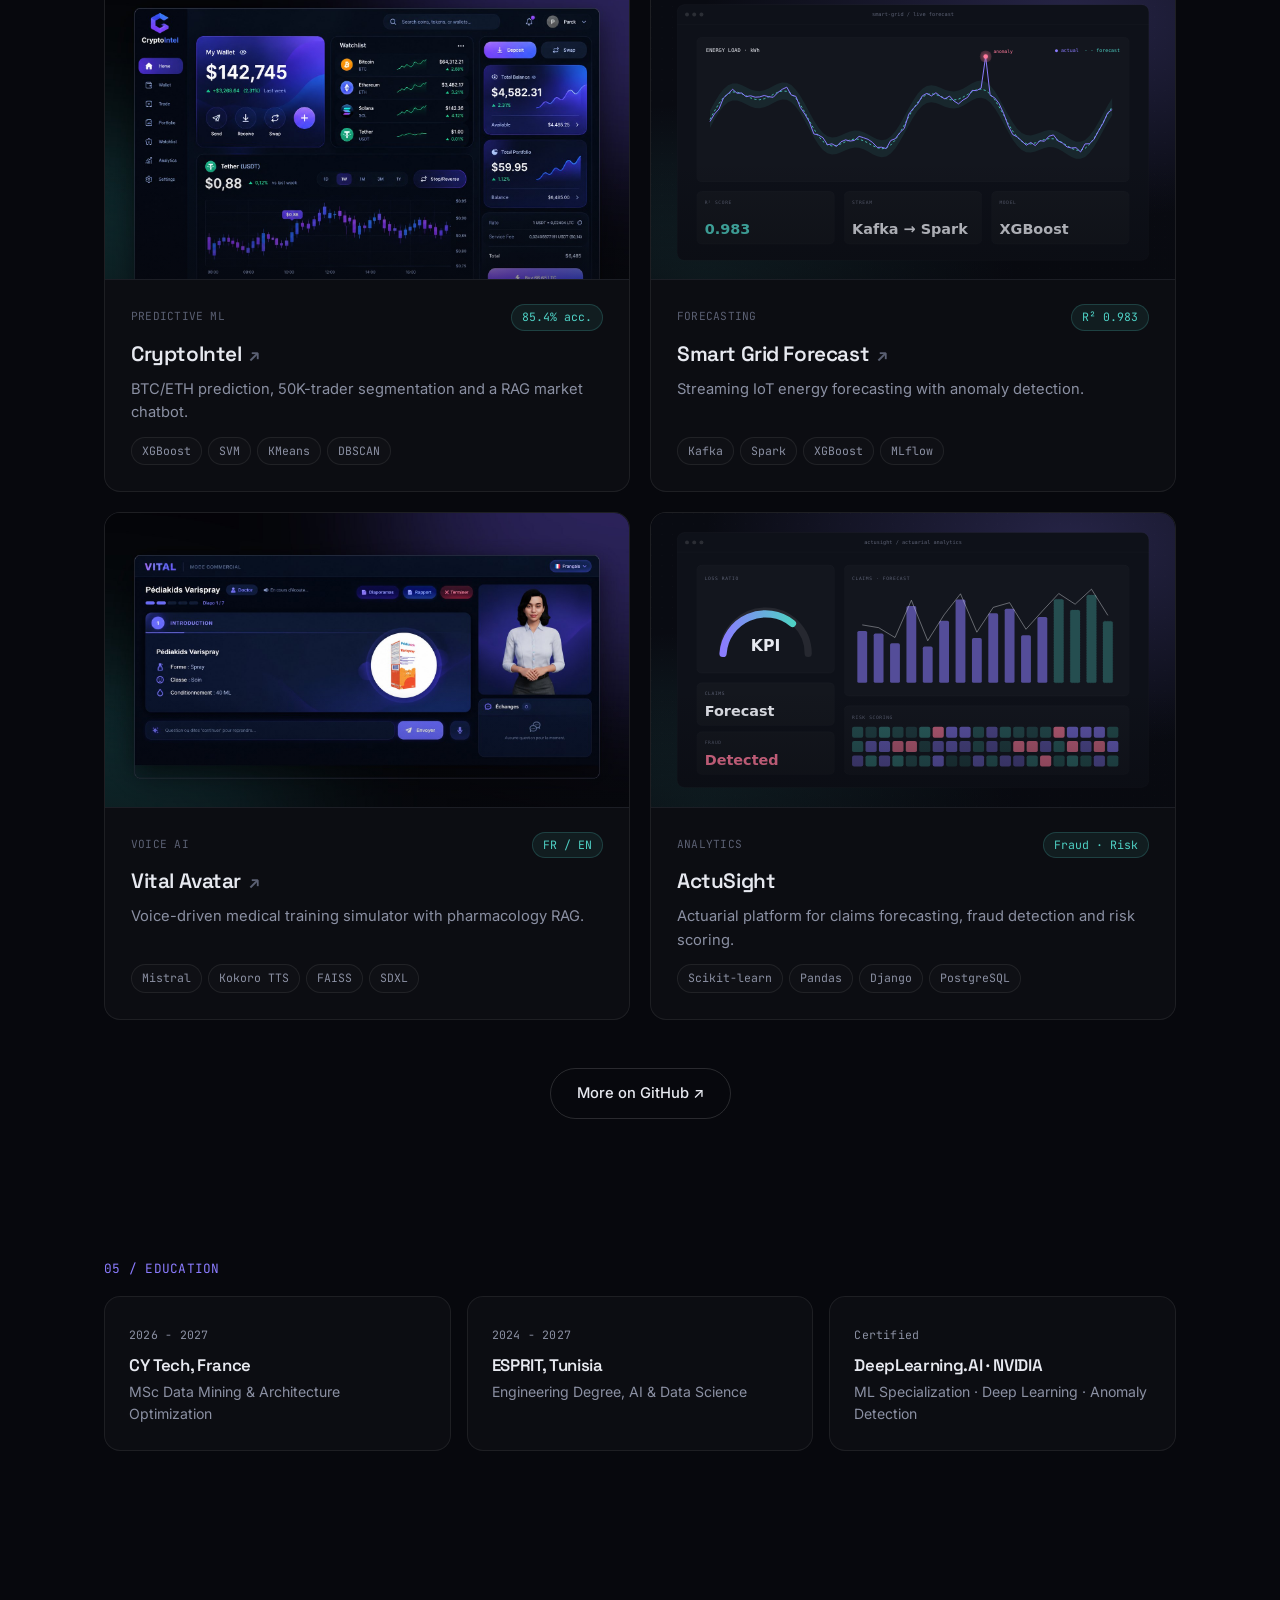
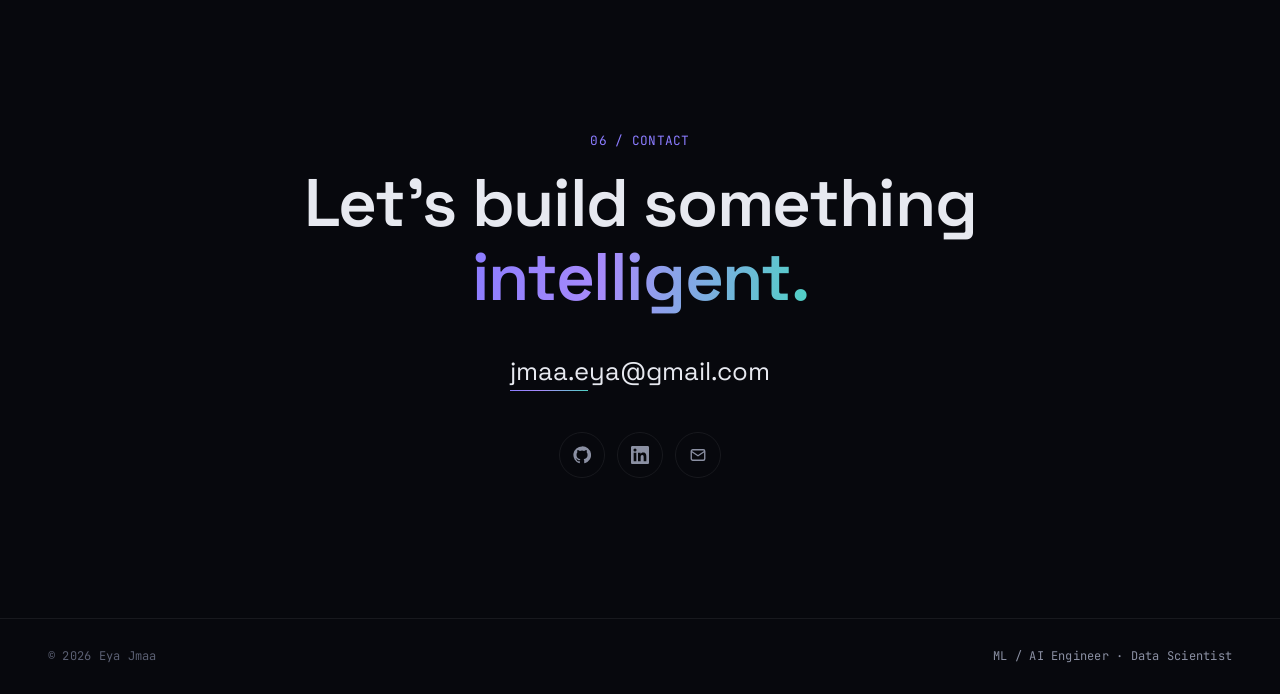
==== commit 0cf2b9ec: "added images for projects" ====
--- a/index.html
+++ b/index.html
@@ -3,9 +3,12 @@
 <head>
   <meta charset="utf-8" />
   <meta name="viewport" content="width=device-width, initial-scale=1" />
-  <title>Eya Jmaa — AI Engineer & Data Scientist</title>
-  <meta name="description" content="Eya Jmaa — AI Engineer & Data Scientist building RAG systems, multi-agent platforms and end-to-end ML pipelines." />
+  <title>Eya Jmaa | ML / AI Engineer & Data Scientist</title>
+  <meta name="description" content="Eya Jmaa, ML / AI Engineer with a data science foundation. I develop, train, evaluate, optimize and deploy machine-learning models, and integrate them into production AI systems." />
   <meta name="theme-color" content="#07080d" />
+  <meta property="og:title" content="Eya Jmaa | ML / AI Engineer & Data Scientist" />
+  <meta property="og:description" content="From raw data to production AI." />
+  <meta property="og:image" content="assets/eya.jpg" />
   <link rel="icon" href="data:image/svg+xml,<svg xmlns='http://www.w3.org/2000/svg' viewBox='0 0 64 64'><rect width='64' height='64' rx='16' fill='%2307080d'/><circle cx='20' cy='22' r='5' fill='%238b7cff'/><circle cx='44' cy='22' r='5' fill='%234fd1c5'/><circle cx='32' cy='44' r='5' fill='%23e7e9f0'/><path d='M20 22L44 22L32 44Z' stroke='%238b7cff' stroke-width='2' fill='none' opacity='.6'/></svg>" />
   <link rel="preconnect" href="https://fonts.googleapis.com" />
   <link rel="preconnect" href="https://fonts.gstatic.com" crossorigin />
@@ -22,9 +25,9 @@
     </a>
     <nav class="nav-links" id="navLinks">
       <a href="#about">About</a>
+      <a href="#expertise">Expertise</a>
       <a href="#experience">Experience</a>
       <a href="#projects">Projects</a>
-      <a href="#stack">Stack</a>
       <a href="#contact" class="nav-cta">Contact</a>
     </nav>
     <button class="nav-toggle" id="navToggle" aria-label="Menu" aria-expanded="false"><span></span><span></span></button>
@@ -38,9 +41,9 @@
         <p class="eyebrow mono reveal"><span class="pulse"></span>Open to opportunities · 2026</p>
         <h1 class="reveal">Eya <span class="grad">Jmaa</span></h1>
         <p class="role mono reveal">
-          <span class="prompt">&gt;</span> <span id="typed">AI Engineer</span><span class="caret"></span>
+          <span class="prompt">&gt;</span> <span id="typed">ML Engineer</span><span class="caret"></span>
         </p>
-        <p class="lead reveal">I build intelligent systems — from raw data to production AI.</p>
+        <p class="lead reveal">I build, train and deploy ML models, then turn them into production AI systems.</p>
         <div class="hero-actions reveal">
           <a href="#projects" class="btn btn-primary">View work</a>
           <a href="cv.pdf" class="btn btn-ghost" target="_blank" rel="noopener">Résumé ↗</a>
@@ -52,16 +55,66 @@
     <!-- ───────── About ───────── -->
     <section id="about" class="section">
       <div class="container about">
-        <div class="about-text reveal">
-          <p class="label mono">01 — About</p>
-          <h2>Generative AI, agents &amp; <span class="grad">data that means something.</span></h2>
-          <p class="muted">Engineering student in AI &amp; Data Science at ESPRIT and CY Tech. I design RAG pipelines, multi-agent systems and ML models — and ship them end-to-end.</p>
-        </div>
-        <div class="stats reveal">
-          <div class="stat"><span class="num" data-count="3">0</span><span class="stat-label">Internships</span></div>
-          <div class="stat"><span class="num" data-count="10" data-suffix="+">0</span><span class="stat-label">AI projects</span></div>
-          <div class="stat"><span class="num" data-count="2">0</span><span class="stat-label">Degrees in progress</span></div>
-          <div class="stat"><span class="num" data-count="3">0</span><span class="stat-label">Certifications</span></div>
+        <div class="portrait reveal">
+          <div class="portrait-frame">
+            <img src="assets/eya.jpg" alt="Portrait of Eya Jmaa" width="720" height="751" loading="lazy" />
+          </div>
+        </div>
+        <div class="about-text">
+          <p class="label mono reveal">01 / About</p>
+          <h2 class="reveal">From raw data to <span class="grad">deployed intelligence.</span></h2>
+          <p class="muted reveal">AI &amp; Data Science engineering student at ESPRIT and CY Tech. I take models through the full lifecycle and integrate them into real products.</p>
+          <div class="stats reveal">
+            <div class="stat"><span class="num" data-count="3">0</span><span class="stat-label">Internships</span></div>
+            <div class="stat"><span class="num" data-count="10" data-suffix="+">0</span><span class="stat-label">AI projects</span></div>
+            <div class="stat"><span class="num" data-count="3">0</span><span class="stat-label">Certifications</span></div>
+          </div>
+        </div>
+      </div>
+    </section>
+
+    <!-- ───────── Expertise ───────── -->
+    <section id="expertise" class="section">
+      <div class="container">
+        <p class="label mono reveal">02 / Expertise</p>
+        <h2 class="reveal">The full model lifecycle.</h2>
+
+        <ol class="lifecycle reveal" aria-label="ML lifecycle">
+          <li><span class="lc-dot"></span>Explore</li>
+          <li><span class="lc-dot"></span>Train</li>
+          <li><span class="lc-dot"></span>Evaluate</li>
+          <li><span class="lc-dot"></span>Optimize</li>
+          <li><span class="lc-dot"></span>Deploy</li>
+          <li><span class="lc-dot"></span>Integrate</li>
+        </ol>
+
+        <div class="pillars">
+          <article class="pillar reveal">
+            <div class="pillar-icon">
+              <svg viewBox="0 0 24 24" fill="none" stroke="currentColor" stroke-width="1.6" stroke-linecap="round"><path d="M3 20h18"/><path d="M6 16v-5"/><path d="M11 16V7"/><path d="M16 16v-7"/><circle cx="6" cy="8" r="1.2"/><circle cx="11" cy="4" r="1.2"/><circle cx="16" cy="6" r="1.2"/></svg>
+            </div>
+            <h3>Data Science</h3>
+            <p>Find the signal in raw data.</p>
+            <ul class="chips"><li>EDA</li><li>Feature engineering</li><li>Supervised</li><li>Unsupervised</li><li>Statistics</li><li>Pandas</li><li>Scikit-learn</li><li>SQL</li><li>Spark</li></ul>
+          </article>
+
+          <article class="pillar reveal">
+            <div class="pillar-icon">
+              <svg viewBox="0 0 24 24" fill="none" stroke="currentColor" stroke-width="1.6" stroke-linecap="round"><circle cx="5" cy="6" r="1.8"/><circle cx="5" cy="18" r="1.8"/><circle cx="12" cy="12" r="1.8"/><circle cx="19" cy="6" r="1.8"/><circle cx="19" cy="18" r="1.8"/><path d="M6.6 7 10.4 11M6.6 17l3.8-4M13.6 11 17.4 7M13.6 13l3.8 4"/></svg>
+            </div>
+            <h3>Machine &amp; Deep Learning</h3>
+            <p>Train, fine-tune and optimize models.</p>
+            <ul class="chips"><li>PyTorch</li><li>TensorFlow</li><li>Computer Vision</li><li>Transformers</li><li>Fine-tuning</li><li>XGBoost</li><li>Optuna</li><li>SHAP</li></ul>
+          </article>
+
+          <article class="pillar reveal">
+            <div class="pillar-icon">
+              <svg viewBox="0 0 24 24" fill="none" stroke="currentColor" stroke-width="1.6" stroke-linecap="round" stroke-linejoin="round"><path d="M12 3 4 7v10l8 4 8-4V7z"/><path d="m4 7 8 4 8-4M12 11v10"/></svg>
+            </div>
+            <h3>AI Engineering &amp; MLOps</h3>
+            <p>Ship models into production systems.</p>
+            <ul class="chips"><li>RAG</li><li>LangGraph</li><li>Agents</li><li>Azure OpenAI</li><li>FastAPI</li><li>Docker</li><li>Kubernetes</li><li>MLflow</li><li>CI/CD</li></ul>
+          </article>
         </div>
       </div>
     </section>
@@ -69,12 +122,12 @@
     <!-- ───────── Experience ───────── -->
     <section id="experience" class="section">
       <div class="container">
-        <p class="label mono reveal">02 — Experience</p>
+        <p class="label mono reveal">03 / Experience</p>
         <h2 class="reveal">Where I've built.</h2>
 
         <ol class="timeline">
           <li class="t-item reveal">
-            <div class="t-meta mono">Jun — Aug 2026</div>
+            <div class="t-meta mono">Jun - Aug 2026</div>
             <div class="t-card">
               <div class="t-head">
                 <h3>AI Intern</h3>
@@ -85,7 +138,7 @@
             </div>
           </li>
           <li class="t-item reveal">
-            <div class="t-meta mono">Jan — May 2026</div>
+            <div class="t-meta mono">Jan - May 2026</div>
             <div class="t-card">
               <div class="t-head">
                 <h3>ML / AI Intern</h3>
@@ -102,7 +155,7 @@
                 <h3>Data Science Intern</h3>
                 <span class="t-org">Pixii Motors · Tunisia</span>
               </div>
-              <p>Real-time IoT energy forecasting deployed on AWS — <span class="hl">R² = 0.983</span>.</p>
+              <p>Real-time IoT energy forecasting deployed on AWS<span class="hl"></span>.</p>
               <ul class="chips"><li>Spark</li><li>XGBoost</li><li>Optuna</li><li>Kubernetes</li><li>SHAP</li></ul>
             </div>
           </li>
@@ -113,79 +166,106 @@
     <!-- ───────── Projects ───────── -->
     <section id="projects" class="section">
       <div class="container">
-        <p class="label mono reveal">03 — Projects</p>
+        <p class="label mono reveal">04 / Projects</p>
         <div class="proj-head reveal">
           <h2>Selected work.</h2>
           <div class="filters" role="tablist">
             <button class="filter active" data-filter="all">All</button>
-            <button class="filter" data-filter="genai">GenAI &amp; Agents</button>
-            <button class="filter" data-filter="ml">Machine Learning</button>
-            <button class="filter" data-filter="data">Data</button>
-          </div>
-        </div>
-
+            <button class="filter" data-filter="ai">AI Systems</button>
+            <button class="filter" data-filter="ml">ML &amp; DL</button>
+            <button class="filter" data-filter="ds">Data Science</button>
+          </div>
+        </div>
+
+        <!-- To use a real screenshot, drop it in assets/projects/ and change the <img src>. -->
         <div class="grid">
-          <article class="card reveal" data-tags="genai ml">
-            <div class="card-top"><span class="tag mono">Multimodal AI</span><span class="metric">2.5× faster</span></div>
-            <h3>Overtone</h3>
-            <p>Real-time AI coach reading face, voice and words — in EN, FR &amp; Derja.</p>
-            <ul class="chips"><li>Gemini</li><li>wav2vec2</li><li>EfficientNet</li><li>RAG</li></ul>
+          <article class="card reveal" data-tags="ai ml">
+            <div class="card-media" data-gallery="assets/projects/overtone.jpg, assets/projects/overtone-voice.jpg, assets/projects/overtone-dashboard.jpg">
+              <img src="assets/projects/overtone.jpg" alt="Overtone app home screen" loading="lazy" />
+            </div>
+            <div class="card-body">
+              <div class="card-top"><span class="tag mono">Multimodal AI</span><span class="metric">2.5× faster</span></div>
+              <h3>Overtone</h3>
+              <p>Real-time AI coach reading face, voice and words in EN, FR &amp; Derja.</p>
+              <ul class="chips"><li>wav2vec2 fine-tune</li><li>EfficientNet</li><li>Gemini</li><li>RAG</li></ul>
+            </div>
             <a class="card-link" href="https://github.com/Eya-Jmaa/Overtone" target="_blank" rel="noopener" aria-label="Overtone on GitHub"></a>
           </article>
 
-          <article class="card reveal" data-tags="genai data">
-            <div class="card-top"><span class="tag mono">Multi-agent</span><span class="metric">541K rows</span></div>
-            <h3>BIFlow</h3>
-            <p>AI agents turning raw datasets into audited KPIs and dashboards.</p>
-            <ul class="chips"><li>LangGraph</li><li>DuckDB</li><li>Polars</li><li>Next.js</li></ul>
+          <article class="card reveal" data-tags="ai ds">
+            <div class="card-media"><img src="assets/projects/biflow.jpg" alt="BIFlow KPI dashboard" loading="lazy" /></div>
+            <div class="card-body">
+              <div class="card-top"><span class="tag mono">Multi-agent BI</span><span class="metric">541K rows</span></div>
+              <h3>BIFlow</h3>
+              <p>AI agents turning raw datasets into audited KPIs and dashboards.</p>
+              <ul class="chips"><li>LangGraph</li><li>DuckDB</li><li>Polars</li><li>Next.js</li></ul>
+            </div>
             <a class="card-link" href="https://github.com/Eya-Jmaa/BIFlow" target="_blank" rel="noopener" aria-label="BIFlow on GitHub"></a>
           </article>
 
-          <article class="card reveal" data-tags="genai">
-            <div class="card-top"><span class="tag mono">Multi-agent</span><span class="metric">Cited evidence</span></div>
-            <h3>AlphaLens</h3>
-            <p>Agents that research markets, news &amp; SEC filings, then debate a thesis.</p>
-            <ul class="chips"><li>LangGraph</li><li>Qdrant</li><li>Groq</li><li>FastAPI</li></ul>
+          <article class="card reveal" data-tags="ml ai">
+            <div class="card-media"><img src="assets/projects/clinsight.jpg" alt="ClinSight AI medical imaging assistant" loading="lazy" /></div>
+            <div class="card-body">
+              <div class="card-top"><span class="tag mono">Computer Vision</span><span class="metric">X-ray → report</span></div>
+              <h3>ClinSight AI</h3>
+              <p>Chest X-ray classification with Grad-CAM and RAG-drafted clinical reports.</p>
+              <ul class="chips"><li>PyTorch</li><li>DenseNet121</li><li>Grad-CAM</li><li>LangChain</li></ul>
+            </div>
+            <a class="card-link" href="https://github.com/Eya-Jmaa/ClinSight-AI" target="_blank" rel="noopener" aria-label="ClinSight AI on GitHub"></a>
+          </article>
+
+          <article class="card reveal" data-tags="ai">
+            <div class="card-media"><img src="assets/projects/alphalens.jpg" alt="AlphaLens research dashboard" loading="lazy" /></div>
+            <div class="card-body">
+              <div class="card-top"><span class="tag mono">Multi-agent</span><span class="metric">Cited evidence</span></div>
+              <h3>AlphaLens</h3>
+              <p>Agents research markets, news &amp; SEC filings, then debate a thesis.</p>
+              <ul class="chips"><li>LangGraph</li><li>Qdrant</li><li>Groq</li><li>FastAPI</li></ul>
+            </div>
             <a class="card-link" href="https://github.com/Eya-Jmaa/AlphaLens" target="_blank" rel="noopener" aria-label="AlphaLens on GitHub"></a>
           </article>
 
-          <article class="card reveal" data-tags="ml genai">
-            <div class="card-top"><span class="tag mono">Computer Vision</span><span class="metric">X-ray → report</span></div>
-            <h3>ClinSight AI</h3>
-            <p>Chest X-ray analysis with Grad-CAM and RAG-drafted clinical reports.</p>
-            <ul class="chips"><li>PyTorch</li><li>DenseNet121</li><li>LangChain</li><li>ChromaDB</li></ul>
-            <a class="card-link" href="https://github.com/Eya-Jmaa/ClinSight-AI" target="_blank" rel="noopener" aria-label="ClinSight AI on GitHub"></a>
-          </article>
-
-          <article class="card reveal" data-tags="ml genai">
-            <div class="card-top"><span class="tag mono">Predictive ML</span><span class="metric">85.4% acc.</span></div>
-            <h3>CryptoIntel</h3>
-            <p>BTC/ETH prediction, trader segmentation and a RAG market chatbot.</p>
-            <ul class="chips"><li>XGBoost</li><li>DBSCAN</li><li>LangChain</li><li>Gemini</li></ul>
+          <article class="card reveal" data-tags="ds ml">
+            <div class="card-media"><img src="assets/projects/cryptointel.jpg" alt="CryptoIntel market dashboard" loading="lazy" /></div>
+            <div class="card-body">
+              <div class="card-top"><span class="tag mono">Predictive ML</span><span class="metric">85.4% acc.</span></div>
+              <h3>CryptoIntel</h3>
+              <p>BTC/ETH prediction, 50K-trader segmentation and a RAG market chatbot.</p>
+              <ul class="chips"><li>XGBoost</li><li>SVM</li><li>KMeans</li><li>DBSCAN</li></ul>
+            </div>
             <a class="card-link" href="https://github.com/Eya-Jmaa/CryptoIntel" target="_blank" rel="noopener" aria-label="CryptoIntel on GitHub"></a>
           </article>
 
-          <article class="card reveal" data-tags="genai">
-            <div class="card-top"><span class="tag mono">Voice AI</span><span class="metric">FR / EN</span></div>
-            <h3>Vital Avatar</h3>
-            <p>Voice-driven medical training simulator with pharmacology RAG.</p>
-            <ul class="chips"><li>Mistral</li><li>Kokoro TTS</li><li>FAISS</li><li>SDXL</li></ul>
+          <article class="card reveal" data-tags="ds ml">
+            <div class="card-media"><img src="assets/projects/smart-grid.svg" alt="Smart grid energy forecast with anomaly" loading="lazy" /></div>
+            <div class="card-body">
+              <div class="card-top"><span class="tag mono">Forecasting</span><span class="metric">R² 0.983</span></div>
+              <h3>Smart Grid Forecast</h3>
+              <p>Streaming IoT energy forecasting with anomaly detection.</p>
+              <ul class="chips"><li>Kafka</li><li>Spark</li><li>XGBoost</li><li>MLflow</li></ul>
+            </div>
+            <a class="card-link" href="https://github.com/Eya-Jmaa/IoT-Enabled-Smart-Grid-ML-Project-" target="_blank" rel="noopener" aria-label="Smart Grid Forecast on GitHub"></a>
+          </article>
+
+          <article class="card reveal" data-tags="ai">
+            <div class="card-media"><img src="assets/projects/vital-avatar.jpg" alt="Vital Avatar training session with 3D avatar" loading="lazy" /></div>
+            <div class="card-body">
+              <div class="card-top"><span class="tag mono">Voice AI</span><span class="metric">FR / EN</span></div>
+              <h3>Vital Avatar</h3>
+              <p>Voice-driven medical training simulator with pharmacology RAG.</p>
+              <ul class="chips"><li>Mistral</li><li>Kokoro TTS</li><li>FAISS</li><li>SDXL</li></ul>
+            </div>
             <a class="card-link" href="https://github.com/Eya-Jmaa/AI-Medical-Delegate-Simulation" target="_blank" rel="noopener" aria-label="Vital Avatar on GitHub"></a>
           </article>
 
-          <article class="card reveal" data-tags="data ml">
-            <div class="card-top"><span class="tag mono">Forecasting</span><span class="metric">R² 0.983</span></div>
-            <h3>Smart Grid Forecast</h3>
-            <p>Streaming IoT energy forecasting with anomaly detection.</p>
-            <ul class="chips"><li>Kafka</li><li>Spark</li><li>XGBoost</li><li>MLflow</li></ul>
-            <a class="card-link" href="https://github.com/Eya-Jmaa/IoT-Enabled-Smart-Grid-ML-Project-" target="_blank" rel="noopener" aria-label="Smart Grid Forecast on GitHub"></a>
-          </article>
-
-          <article class="card reveal" data-tags="data ml">
-            <div class="card-top"><span class="tag mono">Analytics</span><span class="metric">Fraud · Risk</span></div>
-            <h3>ActuSight</h3>
-            <p>Actuarial platform for claims forecasting, fraud detection and risk scoring.</p>
-            <ul class="chips"><li>Django</li><li>Scikit-learn</li><li>Pandas</li><li>PostgreSQL</li></ul>
+          <article class="card reveal" data-tags="ds">
+            <div class="card-media"><img src="assets/projects/actusight.svg" alt="ActuSight actuarial KPI dashboard" loading="lazy" /></div>
+            <div class="card-body">
+              <div class="card-top"><span class="tag mono">Analytics</span><span class="metric">Fraud · Risk</span></div>
+              <h3>ActuSight</h3>
+              <p>Actuarial platform for claims forecasting, fraud detection and risk scoring.</p>
+              <ul class="chips"><li>Scikit-learn</li><li>Pandas</li><li>Django</li><li>PostgreSQL</li></ul>
+            </div>
           </article>
         </div>
 
@@ -195,43 +275,22 @@
       </div>
     </section>
 
-    <!-- ───────── Stack ───────── -->
-    <section id="stack" class="section">
+    <!-- ───────── Education ───────── -->
+    <section id="education" class="section section-tight">
       <div class="container">
-        <p class="label mono reveal">04 — Stack</p>
-        <h2 class="reveal">Tools I think in.</h2>
-
-        <div class="stack">
-          <div class="stack-row reveal">
-            <span class="stack-name mono">LLMs &amp; Agents</span>
-            <ul class="chips lg"><li>RAG</li><li>LangGraph</li><li>LangChain</li><li>Azure OpenAI</li><li>Gemini</li><li>Ollama</li><li>RAGAS</li></ul>
-          </div>
-          <div class="stack-row reveal">
-            <span class="stack-name mono">Machine Learning</span>
-            <ul class="chips lg"><li>PyTorch</li><li>TensorFlow</li><li>Scikit-learn</li><li>XGBoost</li><li>SHAP</li><li>Optuna</li></ul>
-          </div>
-          <div class="stack-row reveal">
-            <span class="stack-name mono">Data</span>
-            <ul class="chips lg"><li>Kafka</li><li>Spark</li><li>PostgreSQL</li><li>DuckDB</li><li>ChromaDB</li><li>FAISS</li><li>Qdrant</li></ul>
-          </div>
-          <div class="stack-row reveal">
-            <span class="stack-name mono">Ship</span>
-            <ul class="chips lg"><li>FastAPI</li><li>Docker</li><li>Kubernetes</li><li>AWS</li><li>Azure ML</li><li>MLflow</li><li>GitHub Actions</li></ul>
-          </div>
-        </div>
-
-        <div class="edu reveal">
-          <div class="edu-item">
-            <span class="mono muted">2026 — 2027</span>
+        <p class="label mono reveal">05 / Education</p>
+        <div class="edu">
+          <div class="edu-item reveal">
+            <span class="mono muted">2026 - 2027</span>
             <h4>CY Tech, France</h4>
             <p class="muted">MSc Data Mining &amp; Architecture Optimization</p>
           </div>
-          <div class="edu-item">
-            <span class="mono muted">2024 — 2027</span>
+          <div class="edu-item reveal">
+            <span class="mono muted">2024 - 2027</span>
             <h4>ESPRIT, Tunisia</h4>
-            <p class="muted">Engineering Degree — AI &amp; Data Science</p>
-          </div>
-          <div class="edu-item">
+            <p class="muted">Engineering Degree, AI &amp; Data Science</p>
+          </div>
+          <div class="edu-item reveal">
             <span class="mono muted">Certified</span>
             <h4>DeepLearning.AI · NVIDIA</h4>
             <p class="muted">ML Specialization · Deep Learning · Anomaly Detection</p>
@@ -243,15 +302,14 @@
     <!-- ───────── Contact ───────── -->
     <section id="contact" class="section contact">
       <div class="container contact-inner reveal">
-        <p class="label mono">05 — Contact</p>
+        <p class="label mono">06 / Contact</p>
         <h2>Let's build something <span class="grad">intelligent.</span></h2>
-        <a href="mailto:jmaa.eya@gmail.com" class="email" id="email">jmaa.eya@gmail.com</a>
+        <a href="mailto:jmaa.eya@gmail.com" class="email">jmaa.eya@gmail.com</a>
         <div class="socials">
           <a href="https://github.com/Eya-Jmaa" target="_blank" rel="noopener" aria-label="GitHub">
             <svg viewBox="0 0 24 24"><path d="M12 .5a11.5 11.5 0 0 0-3.64 22.41c.58.1.79-.25.79-.56v-2c-3.2.7-3.88-1.37-3.88-1.37-.52-1.33-1.28-1.69-1.28-1.69-1.05-.72.08-.7.08-.7 1.16.08 1.77 1.19 1.77 1.19 1.03 1.77 2.7 1.26 3.36.96.1-.75.4-1.26.73-1.55-2.55-.29-5.24-1.28-5.24-5.69 0-1.26.45-2.28 1.19-3.09-.12-.29-.52-1.46.11-3.05 0 0 .97-.31 3.17 1.18a11 11 0 0 1 5.77 0c2.2-1.49 3.17-1.18 3.17-1.18.63 1.59.23 2.76.11 3.05.74.81 1.19 1.83 1.19 3.09 0 4.42-2.7 5.39-5.26 5.68.41.36.78 1.06.78 2.14v3.17c0 .31.21.67.8.56A11.5 11.5 0 0 0 12 .5Z"/></svg>
           </a>
-          <!-- TODO: replace with your LinkedIn URL -->
-          <a href="https://www.linkedin.com/in/eya-jmaa/" target="_blank" rel="noopener" aria-label="LinkedIn">
+          <a href="https://www.linkedin.com/in/eya-jmaa-081654178/" target="_blank" rel="noopener" aria-label="LinkedIn">
             <svg viewBox="0 0 24 24"><path d="M20.45 20.45h-3.56v-5.57c0-1.33-.02-3.04-1.85-3.04-1.85 0-2.14 1.45-2.14 2.94v5.67H9.35V9h3.41v1.56h.05c.48-.9 1.64-1.85 3.37-1.85 3.6 0 4.27 2.37 4.27 5.46v6.28ZM5.34 7.43a2.06 2.06 0 1 1 0-4.13 2.06 2.06 0 0 1 0 4.13ZM7.12 20.45H3.56V9h3.56v11.45ZM22.22 0H1.77C.79 0 0 .77 0 1.73v20.54C0 23.23.79 24 1.77 24h20.45c.98 0 1.78-.77 1.78-1.73V1.73C24 .77 23.2 0 22.22 0Z"/></svg>
           </a>
           <a href="mailto:jmaa.eya@gmail.com" aria-label="Email">
@@ -264,7 +322,7 @@
 
   <footer class="footer mono">
     <span>© 2026 Eya Jmaa</span>
-    <span class="muted">Tunisia · France</span>
+    <span class="muted">ML / AI Engineer · Data Scientist</span>
   </footer>
 
   <script src="main.js"></script>
--- a/styles.css
+++ b/styles.css
@@ -227,25 +227,60 @@
 /* ─────────────────────────  About  ───────────────────────── */
 .about {
   display: grid;
-  grid-template-columns: 1.3fr 1fr;
-  gap: clamp(40px, 7vw, 100px);
+  grid-template-columns: minmax(260px, 0.8fr) 1.2fr;
+  gap: clamp(40px, 7vw, 96px);
   align-items: center;
 }
 .about-text p.muted { font-size: 1.05rem; max-width: 520px; }
 
+.portrait { position: relative; max-width: 380px; width: 100%; justify-self: center; }
+.portrait-frame {
+  position: relative;
+  border-radius: 28px;
+  padding: 1px;
+  background: linear-gradient(140deg, rgba(139, 124, 255, 0.7), rgba(255, 255, 255, 0.06) 45%, rgba(79, 209, 197, 0.6));
+  box-shadow: 0 40px 80px -30px rgba(139, 124, 255, 0.35);
+}
+.portrait-frame::after {
+  /* soft tint so the photo blends into the dark palette */
+  content: "";
+  position: absolute; inset: 1px;
+  border-radius: 27px;
+  background: linear-gradient(to top, rgba(7, 8, 13, 0.55), transparent 45%);
+  pointer-events: none;
+}
+.portrait img {
+  display: block;
+  width: 100%; height: auto;
+  aspect-ratio: 4 / 5;
+  object-fit: cover;
+  object-position: 50% 30%;
+  border-radius: 27px;
+  filter: saturate(0.92) contrast(1.02);
+}
+.portrait-badge {
+  position: absolute; left: 50%; bottom: -16px; transform: translateX(-50%);
+  display: inline-flex; align-items: center; gap: 8px;
+  white-space: nowrap;
+  padding: 8px 16px;
+  border: 1px solid var(--border-strong);
+  border-radius: 999px;
+  background: rgba(11, 13, 20, 0.85);
+  backdrop-filter: blur(8px);
+  -webkit-backdrop-filter: blur(8px);
+  color: var(--muted);
+  font-size: 0.75rem;
+}
+
 .stats {
-  display: grid; grid-template-columns: 1fr 1fr;
-  border: 1px solid var(--border);
-  border-radius: var(--radius);
-  overflow: hidden;
-  background: var(--surface);
+  display: grid; grid-template-columns: repeat(3, 1fr);
+  margin-top: 36px;
+  border-top: 1px solid var(--border);
 }
 .stat {
-  padding: 28px 24px;
-  display: flex; flex-direction: column; gap: 4px;
-}
-.stat:nth-child(odd) { border-right: 1px solid var(--border); }
-.stat:nth-child(-n+2) { border-bottom: 1px solid var(--border); }
+  padding: 22px 0 0;
+  display: flex; flex-direction: column; gap: 6px;
+}
 .num {
   font-family: var(--display); font-weight: 600;
   font-size: clamp(2rem, 4vw, 2.6rem);
@@ -254,6 +289,72 @@
   -webkit-background-clip: text; background-clip: text; color: transparent;
 }
 .stat-label { color: var(--muted); font-size: 0.85rem; }
+
+/* ─────────────────────────  Expertise  ───────────────────────── */
+.lifecycle {
+  position: relative;
+  display: grid; grid-template-columns: repeat(6, 1fr);
+  margin: 48px 0 56px;
+  counter-reset: lc;
+}
+.lifecycle::before,
+.lifecycle::after {
+  content: "";
+  position: absolute; top: 5px; left: calc(100% / 12); right: calc(100% / 12);
+  height: 1px;
+}
+.lifecycle::before { background: var(--border-strong); }
+.lifecycle::after {
+  background: var(--grad);
+  transform: scaleX(0); transform-origin: left;
+  transition: transform 1.8s var(--ease) 0.2s;
+}
+.lifecycle.in::after { transform: scaleX(1); }
+.lifecycle li {
+  position: relative; z-index: 1;
+  display: flex; flex-direction: column; align-items: center; gap: 14px;
+  font-family: var(--mono); font-size: 0.78rem;
+  color: var(--muted);
+  text-transform: uppercase; letter-spacing: 0.06em;
+}
+.lc-dot {
+  width: 11px; height: 11px; border-radius: 50%;
+  background: var(--bg);
+  border: 1.5px solid var(--violet);
+  transition: background 0.4s, box-shadow 0.4s;
+}
+.lifecycle.in .lc-dot { background: var(--violet); box-shadow: 0 0 14px rgba(139, 124, 255, 0.7); }
+.lifecycle li:nth-child(n+4) .lc-dot { border-color: var(--teal); }
+.lifecycle.in li:nth-child(n+4) .lc-dot { background: var(--teal); box-shadow: 0 0 14px rgba(79, 209, 197, 0.6); }
+.lifecycle.in li:nth-child(1) .lc-dot { transition-delay: 0.2s; }
+.lifecycle.in li:nth-child(2) .lc-dot { transition-delay: 0.5s; }
+.lifecycle.in li:nth-child(3) .lc-dot { transition-delay: 0.8s; }
+.lifecycle.in li:nth-child(4) .lc-dot { transition-delay: 1.1s; }
+.lifecycle.in li:nth-child(5) .lc-dot { transition-delay: 1.4s; }
+.lifecycle.in li:nth-child(6) .lc-dot { transition-delay: 1.7s; }
+
+.pillars { display: grid; grid-template-columns: repeat(3, 1fr); gap: 16px; }
+.pillar {
+  padding: 30px 28px;
+  border: 1px solid var(--border);
+  border-radius: var(--radius);
+  background: var(--surface);
+  transition: border-color 0.35s, background 0.35s, transform 0.45s var(--ease);
+}
+.pillar:hover { border-color: var(--border-strong); background: var(--surface-hover); transform: translateY(-4px); }
+.pillar-icon {
+  width: 46px; height: 46px;
+  display: grid; place-items: center;
+  border-radius: 12px;
+  color: var(--violet);
+  background: rgba(139, 124, 255, 0.08);
+  border: 1px solid rgba(139, 124, 255, 0.2);
+  margin-bottom: 22px;
+}
+.pillar:nth-child(3) .pillar-icon { color: var(--teal); background: rgba(79, 209, 197, 0.08); border-color: rgba(79, 209, 197, 0.2); }
+.pillar-icon svg { width: 22px; height: 22px; }
+.pillar h3 { margin-bottom: 6px; }
+.pillar p { color: var(--muted); font-size: 0.93rem; margin-bottom: 20px; }
 
 /* ─────────────────────────  Chips  ───────────────────────── */
 .chips { display: flex; flex-wrap: wrap; gap: 6px; }
@@ -329,20 +430,51 @@
 
 .grid {
   display: grid;
-  grid-template-columns: repeat(auto-fill, minmax(260px, 1fr));
-  gap: 16px;
+  grid-template-columns: repeat(2, 1fr);
+  gap: 20px;
 }
 .card {
   --mx: 50%; --my: 50%;
   position: relative;
-  padding: 26px;
   border: 1px solid var(--border);
   border-radius: var(--radius);
   background: var(--surface);
-  display: flex; flex-direction: column; gap: 12px;
+  display: flex; flex-direction: column;
   overflow: hidden;
   transition: border-color 0.35s, transform 0.45s var(--ease), opacity 0.45s var(--ease);
 }
+.card-media {
+  position: relative;
+  aspect-ratio: 16 / 9;
+  overflow: hidden;
+  background: var(--bg-2);
+  border-bottom: 1px solid var(--border);
+}
+.card-media img {
+  position: absolute; inset: 0;
+  width: 100%; height: 100%;
+  object-fit: cover;
+  transition: transform 0.8s var(--ease), opacity 0.6s var(--ease);
+}
+.card-media img.next { opacity: 0; }
+.card-media::after {
+  content: "";
+  position: absolute; inset: 0;
+  background: linear-gradient(to top, rgba(7, 8, 13, 0.45), transparent 40%);
+  pointer-events: none;
+}
+.card:hover .card-media img { transform: scale(1.04); }
+.gallery-dots {
+  position: absolute; right: 14px; bottom: 12px; z-index: 1;
+  display: flex; gap: 5px;
+}
+.gallery-dots span {
+  width: 5px; height: 5px; border-radius: 50%;
+  background: rgba(255, 255, 255, 0.35);
+  transition: background 0.3s, width 0.3s var(--ease);
+}
+.gallery-dots span.on { width: 14px; border-radius: 3px; background: var(--text); }
+.card-body { padding: 24px 26px 26px; display: flex; flex-direction: column; gap: 12px; flex: 1; }
 .card::before {
   content: "";
   position: absolute; inset: 0;
@@ -365,7 +497,7 @@
 .card:not(:has(.card-link)) h3::after { content: none; }
 .card:hover h3::after { color: var(--teal); transform: translate(3px, -3px); }
 .card p { color: var(--muted); font-size: 0.92rem; flex: 1; }
-.card-top { display: flex; justify-content: space-between; align-items: center; gap: 8px; margin-bottom: 6px; }
+.card-top { display: flex; justify-content: space-between; align-items: center; gap: 8px; }
 .tag { color: var(--dim); text-transform: uppercase; font-size: 0.7rem; }
 .metric {
   font-family: var(--mono); font-size: 0.72rem;
@@ -384,20 +516,12 @@
 
 .more { text-align: center; margin-top: 48px; }
 
-/* ─────────────────────────  Stack  ───────────────────────── */
-.stack { margin-top: 48px; border-top: 1px solid var(--border); }
-.stack-row {
-  display: grid; grid-template-columns: 200px 1fr;
-  gap: 24px; align-items: center;
-  padding: 24px 0;
-  border-bottom: 1px solid var(--border);
-}
-.stack-name { color: var(--muted); text-transform: uppercase; font-size: 0.75rem; }
-
+/* ─────────────────────────  Education  ───────────────────────── */
+.section-tight { padding-top: 0; }
 .edu {
   display: grid; grid-template-columns: repeat(3, 1fr);
   gap: 16px;
-  margin-top: 64px;
+  margin-top: 8px;
 }
 .edu-item {
   padding: 24px;
@@ -458,10 +582,18 @@
 .reveal.in { opacity: 1; transform: none; }
 
 /* ─────────────────────────  Responsive  ───────────────────────── */
+@media (max-width: 960px) {
+  .pillars { grid-template-columns: 1fr; }
+}
+
 @media (max-width: 860px) {
   .about { grid-template-columns: 1fr; }
+  .portrait { max-width: 300px; margin-bottom: 16px; }
   .edu { grid-template-columns: 1fr; }
-  .stack-row { grid-template-columns: 1fr; gap: 12px; }
+  .grid { grid-template-columns: 1fr; }
+
+  .lifecycle { grid-template-columns: repeat(3, 1fr); row-gap: 28px; }
+  .lifecycle::before, .lifecycle::after { display: none; }
 
   .timeline::before { left: 4px; }
   .t-item { grid-template-columns: 1fr; gap: 10px; padding-left: 28px; }
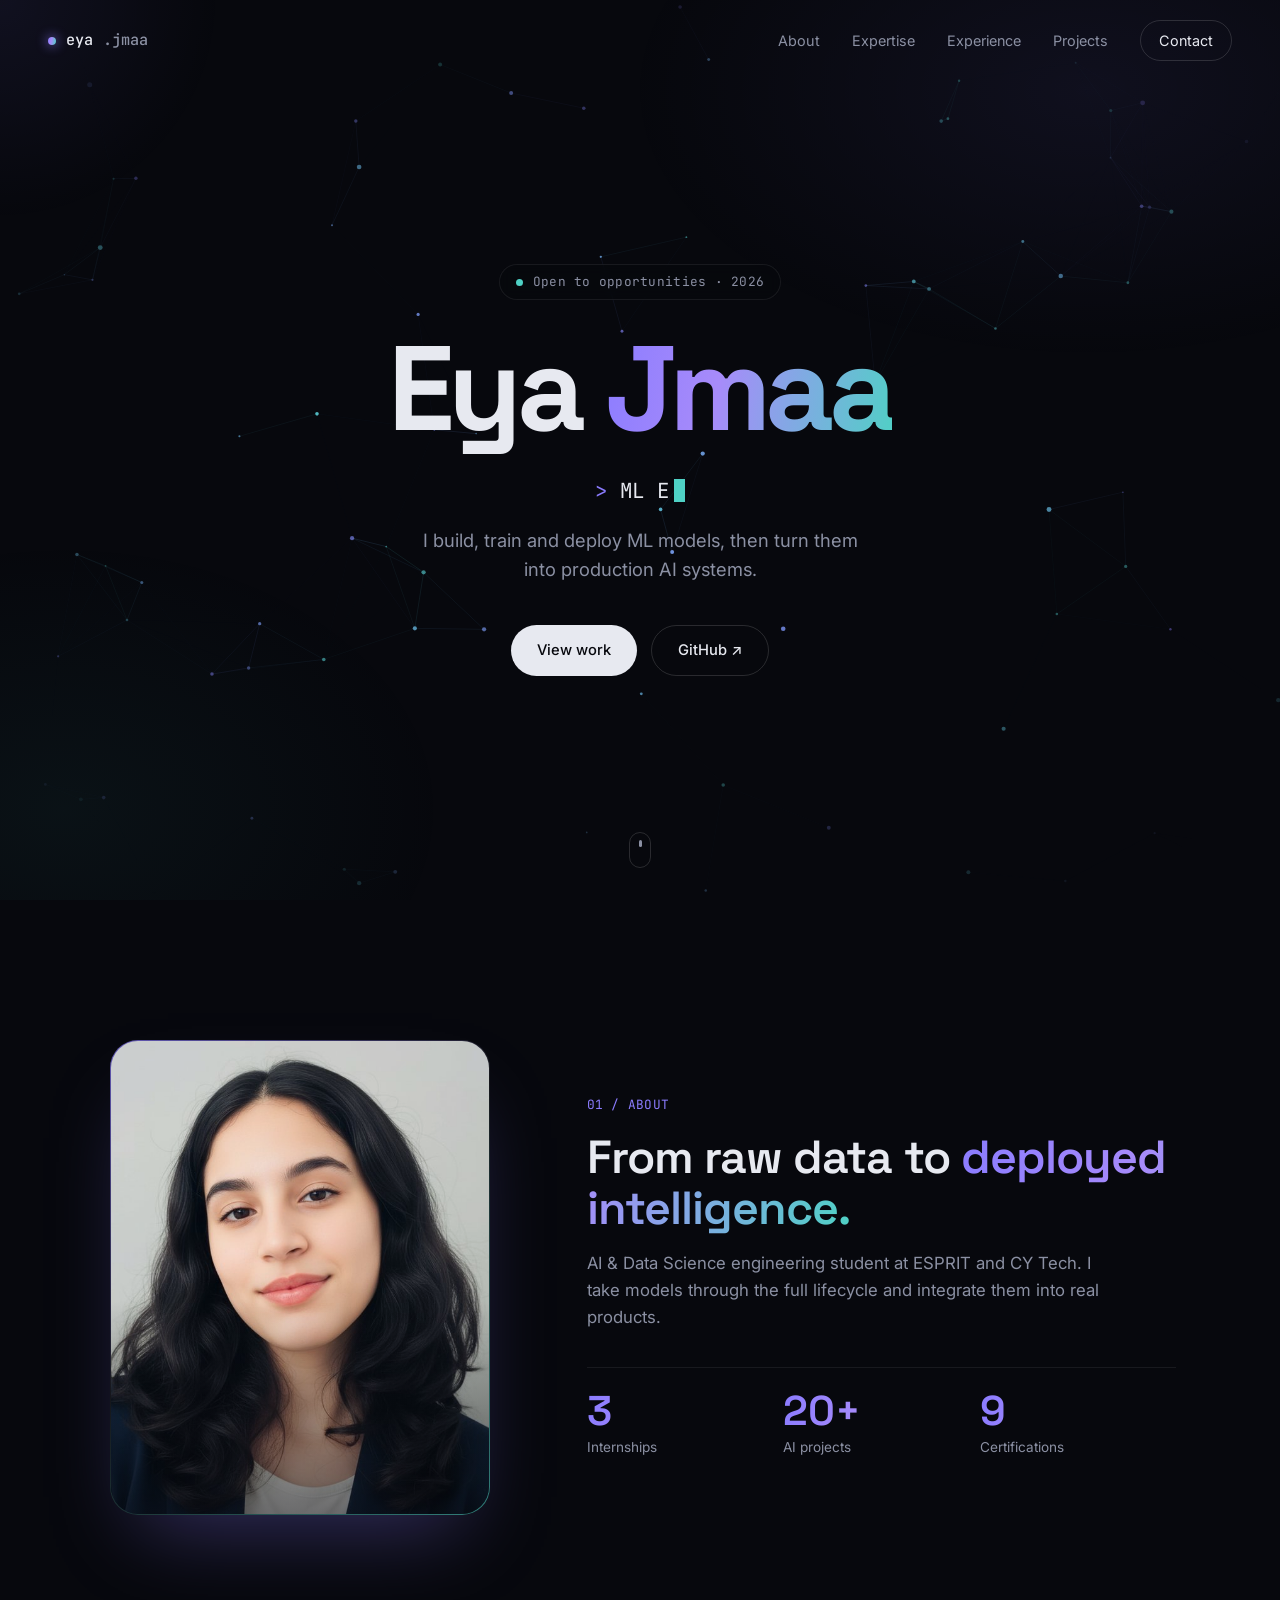
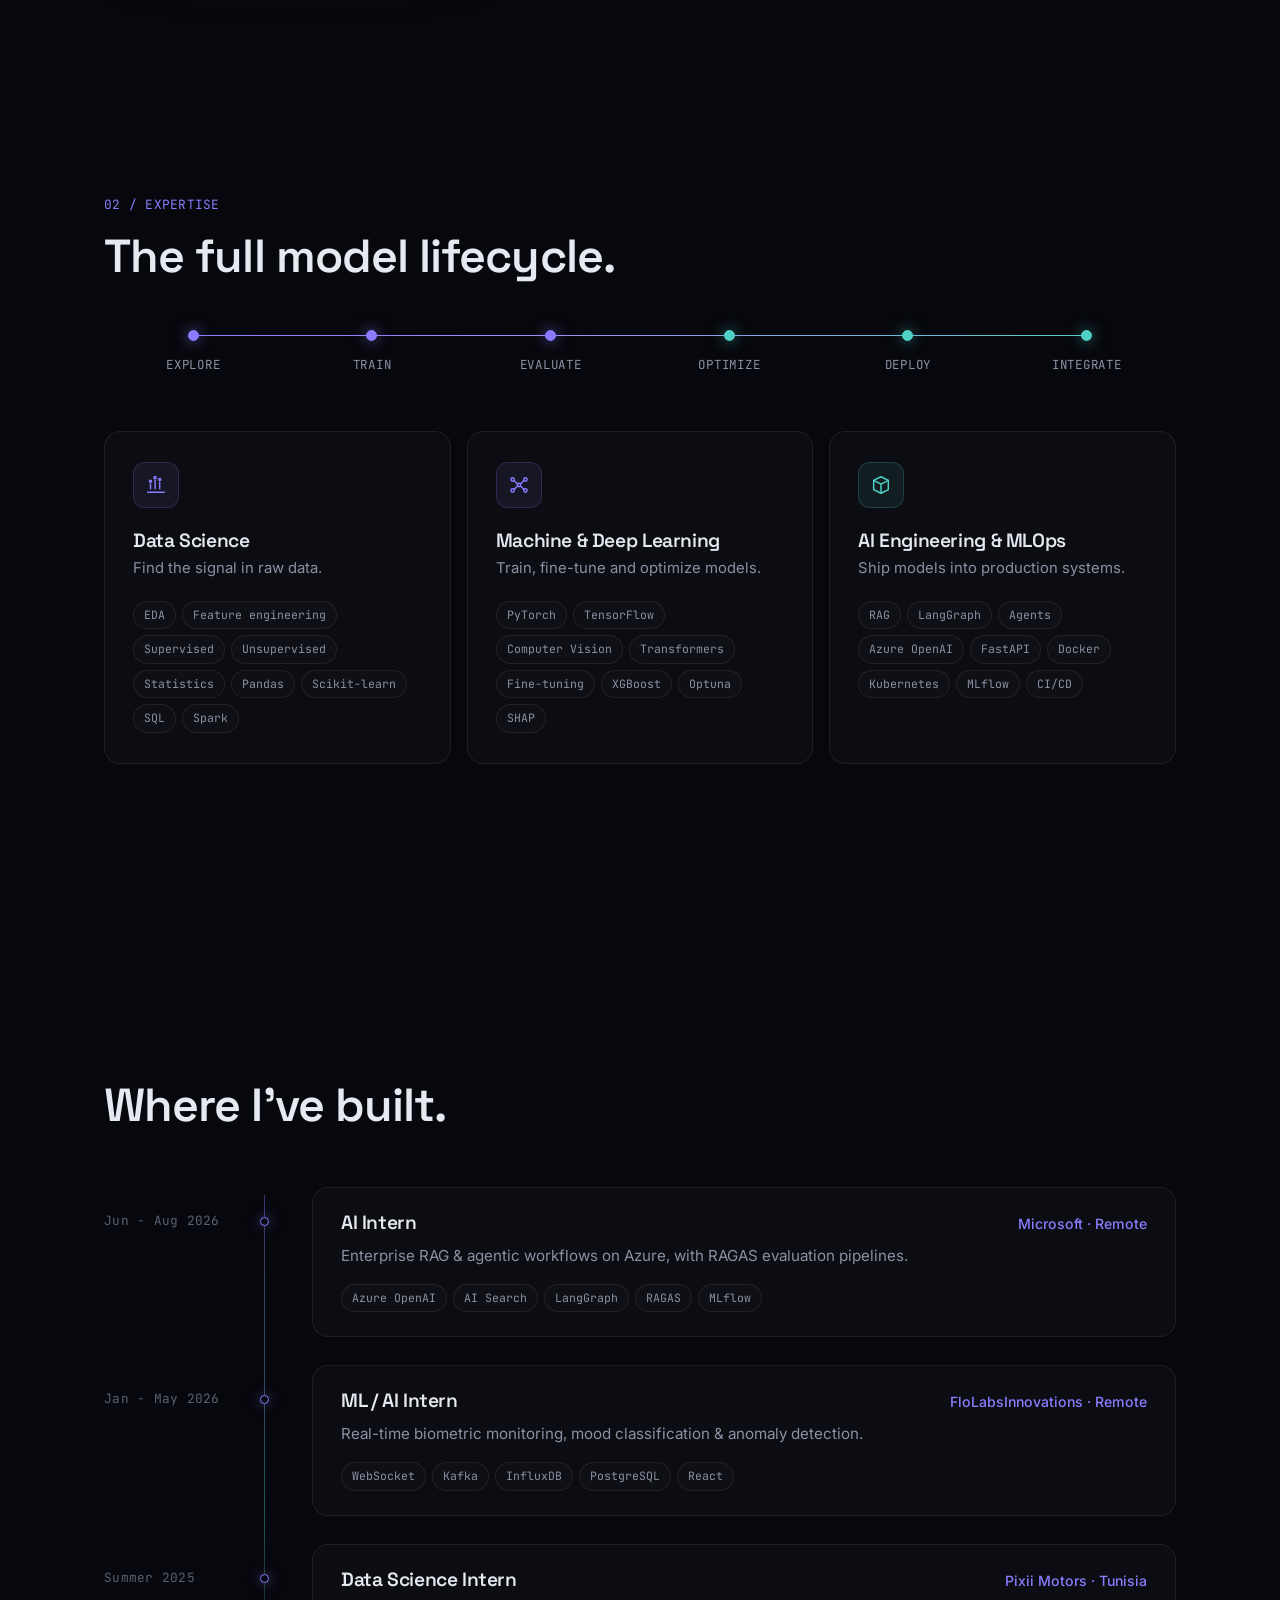
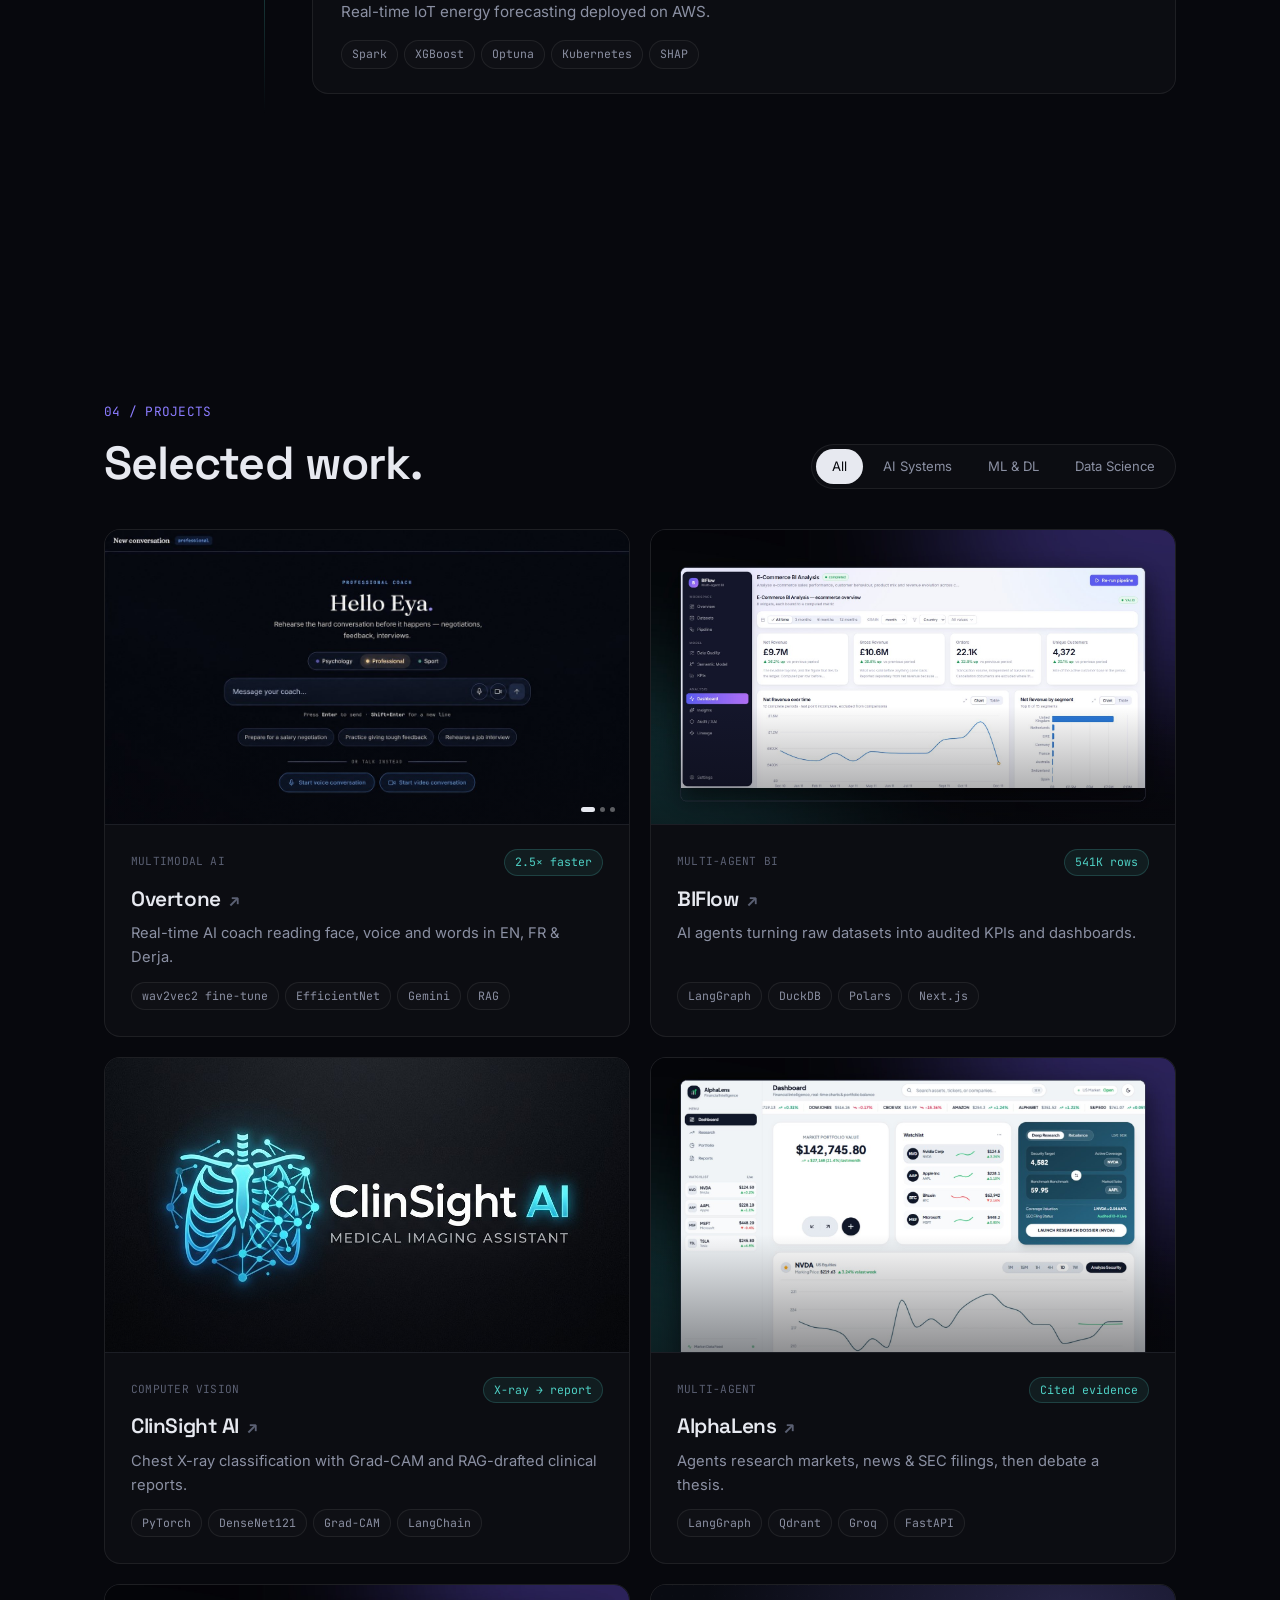
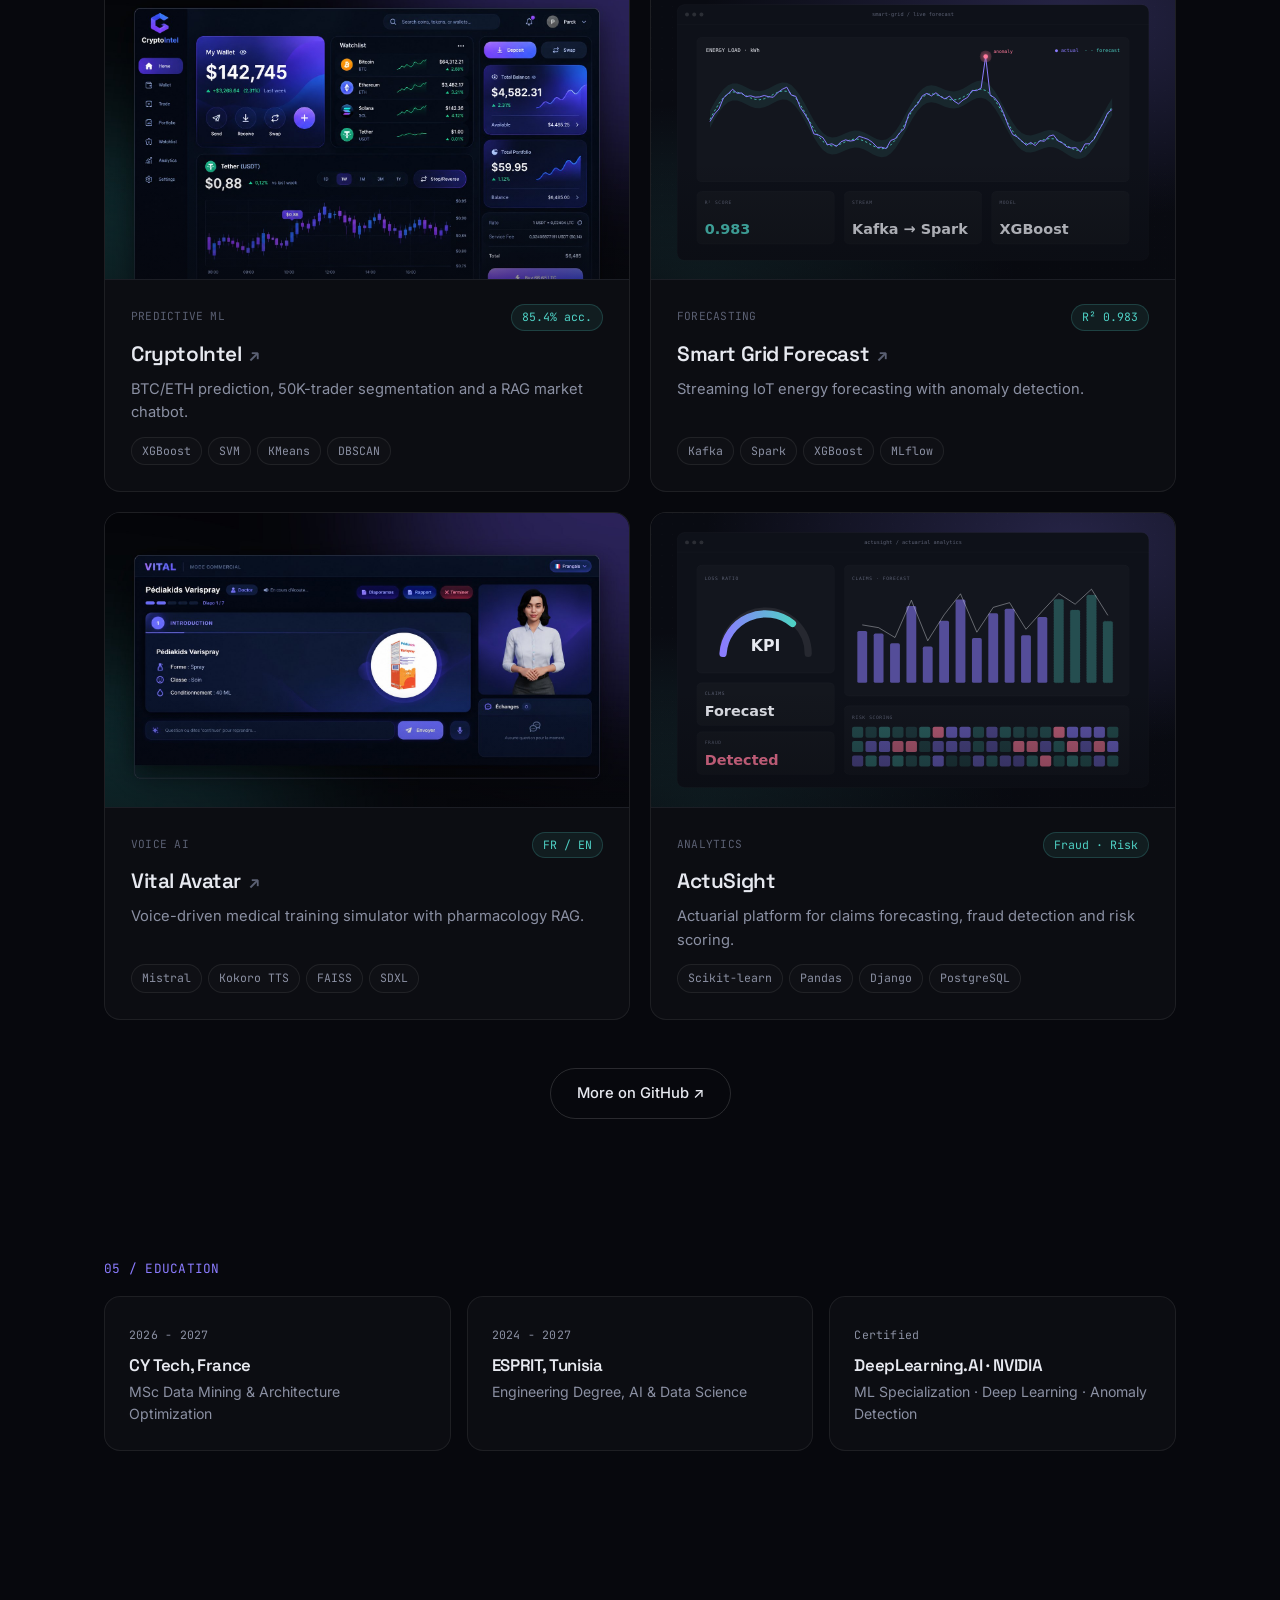
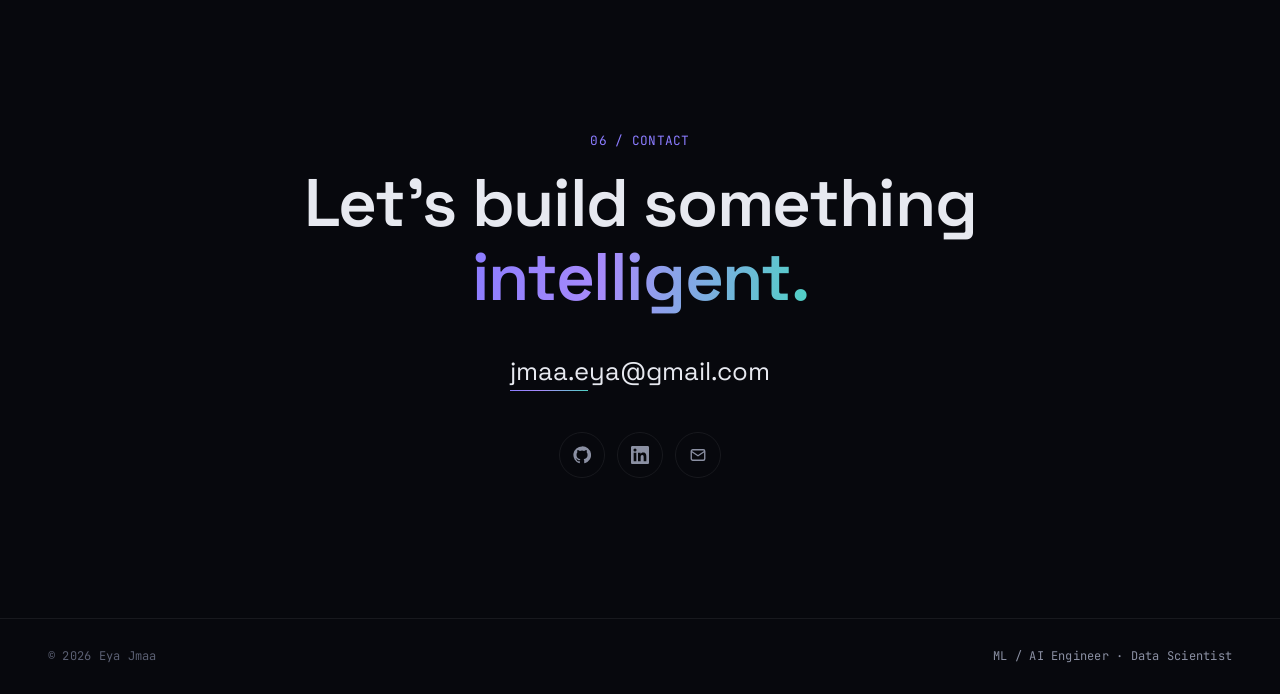
==== commit 56a9b7d5: "Portfolio site" ====
--- a/index.html
+++ b/index.html
@@ -46,7 +46,7 @@
         <p class="lead reveal">I build, train and deploy ML models, then turn them into production AI systems.</p>
         <div class="hero-actions reveal">
           <a href="#projects" class="btn btn-primary">View work</a>
-          <a href="cv.pdf" class="btn btn-ghost" target="_blank" rel="noopener">Résumé ↗</a>
+          <a href="https://github.com/Eya-Jmaa" class="btn btn-ghost" target="_blank" rel="noopener">GitHub ↗</a>
         </div>
       </div>
       <a href="#about" class="scroll-hint" aria-label="Scroll down"><span></span></a>
@@ -66,8 +66,8 @@
           <p class="muted reveal">AI &amp; Data Science engineering student at ESPRIT and CY Tech. I take models through the full lifecycle and integrate them into real products.</p>
           <div class="stats reveal">
             <div class="stat"><span class="num" data-count="3">0</span><span class="stat-label">Internships</span></div>
-            <div class="stat"><span class="num" data-count="10" data-suffix="+">0</span><span class="stat-label">AI projects</span></div>
-            <div class="stat"><span class="num" data-count="3">0</span><span class="stat-label">Certifications</span></div>
+            <div class="stat"><span class="num" data-count="20" data-suffix="+">0</span><span class="stat-label">AI projects</span></div>
+            <div class="stat"><span class="num" data-count="9">0</span><span class="stat-label">Certifications</span></div>
           </div>
         </div>
       </div>
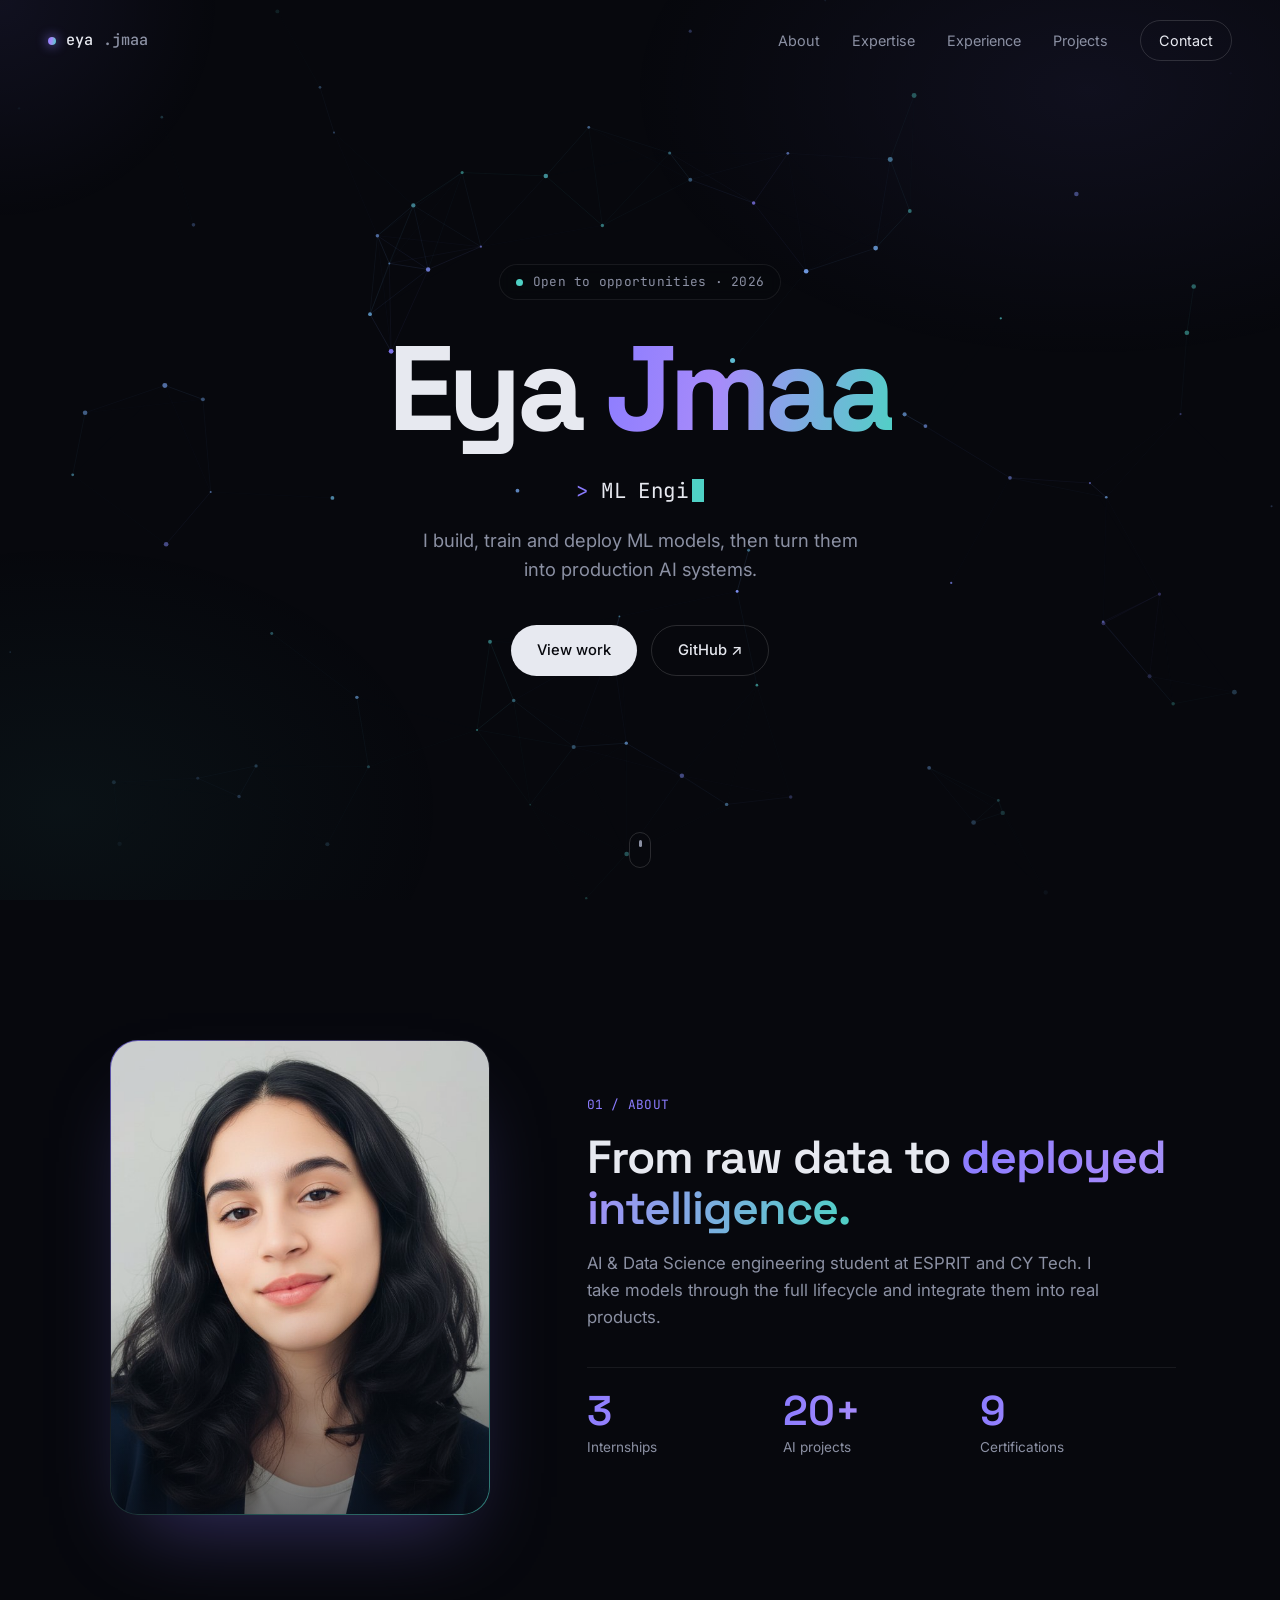
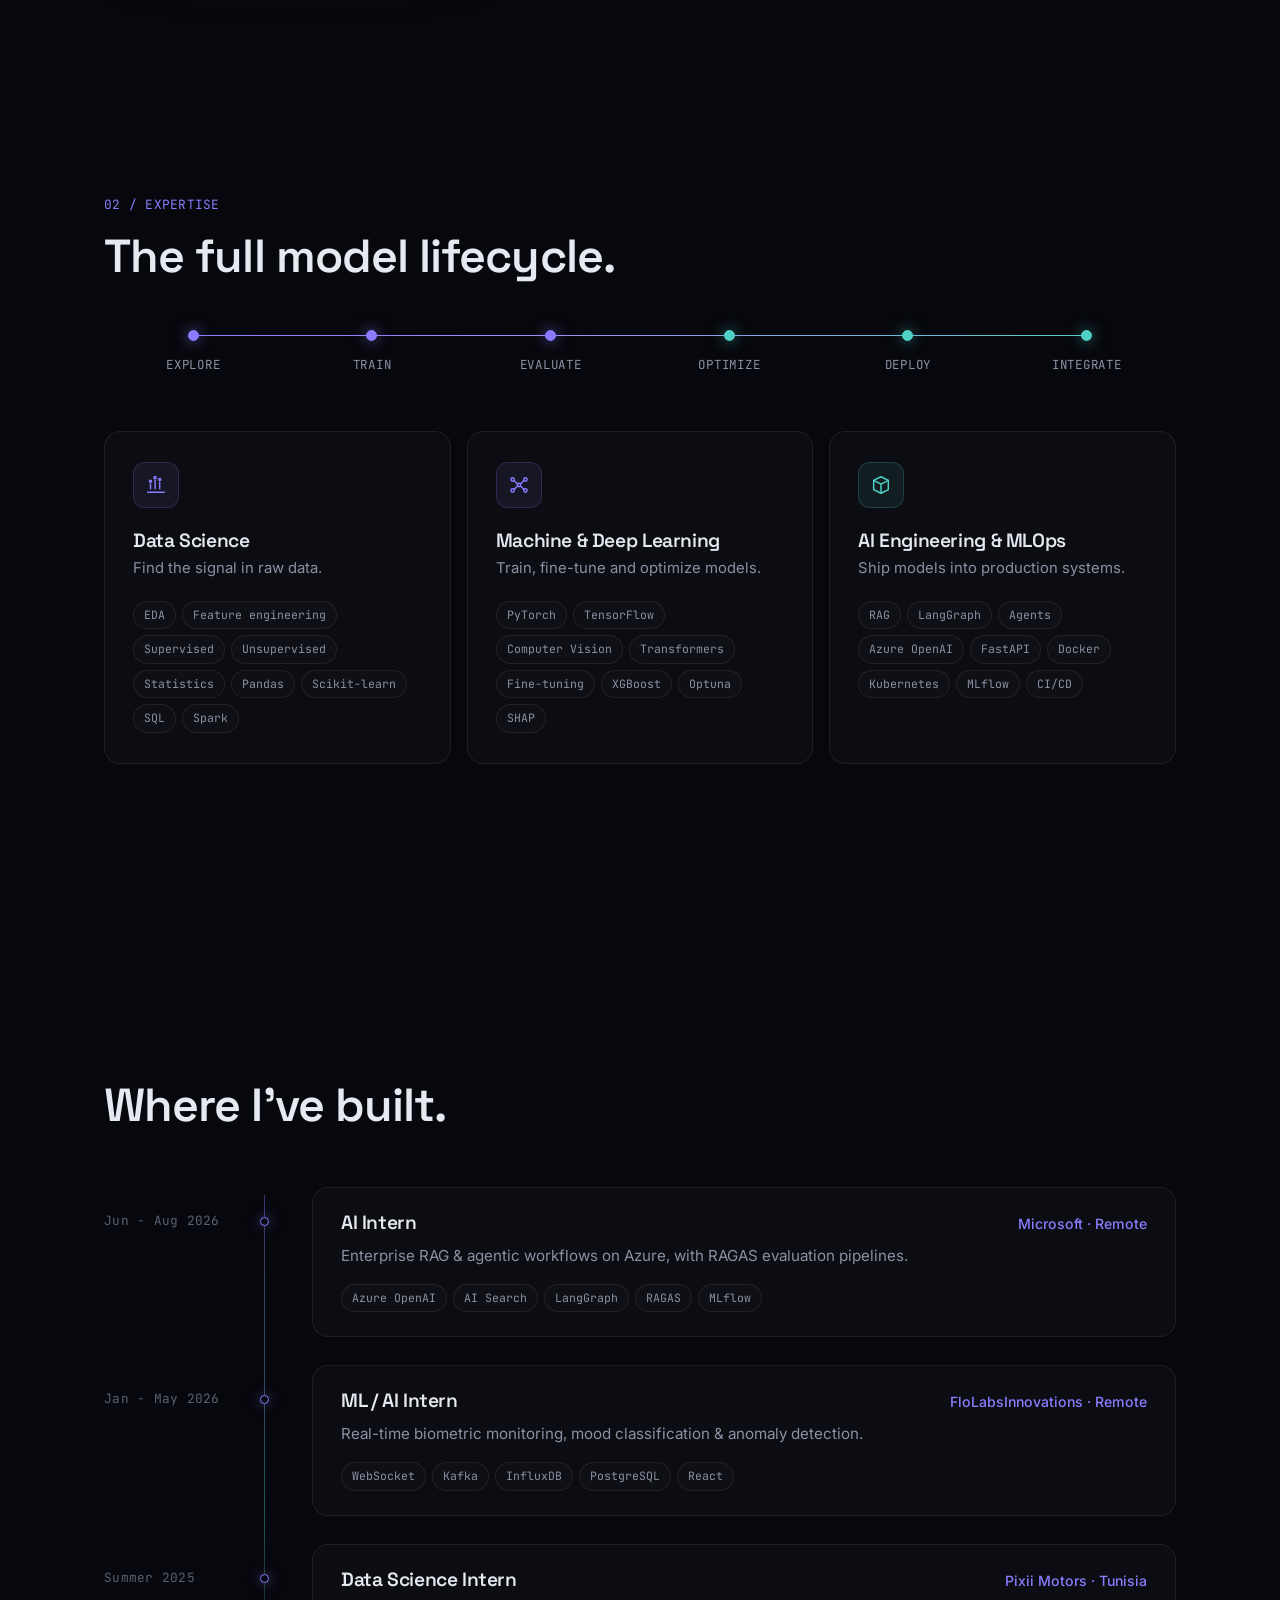
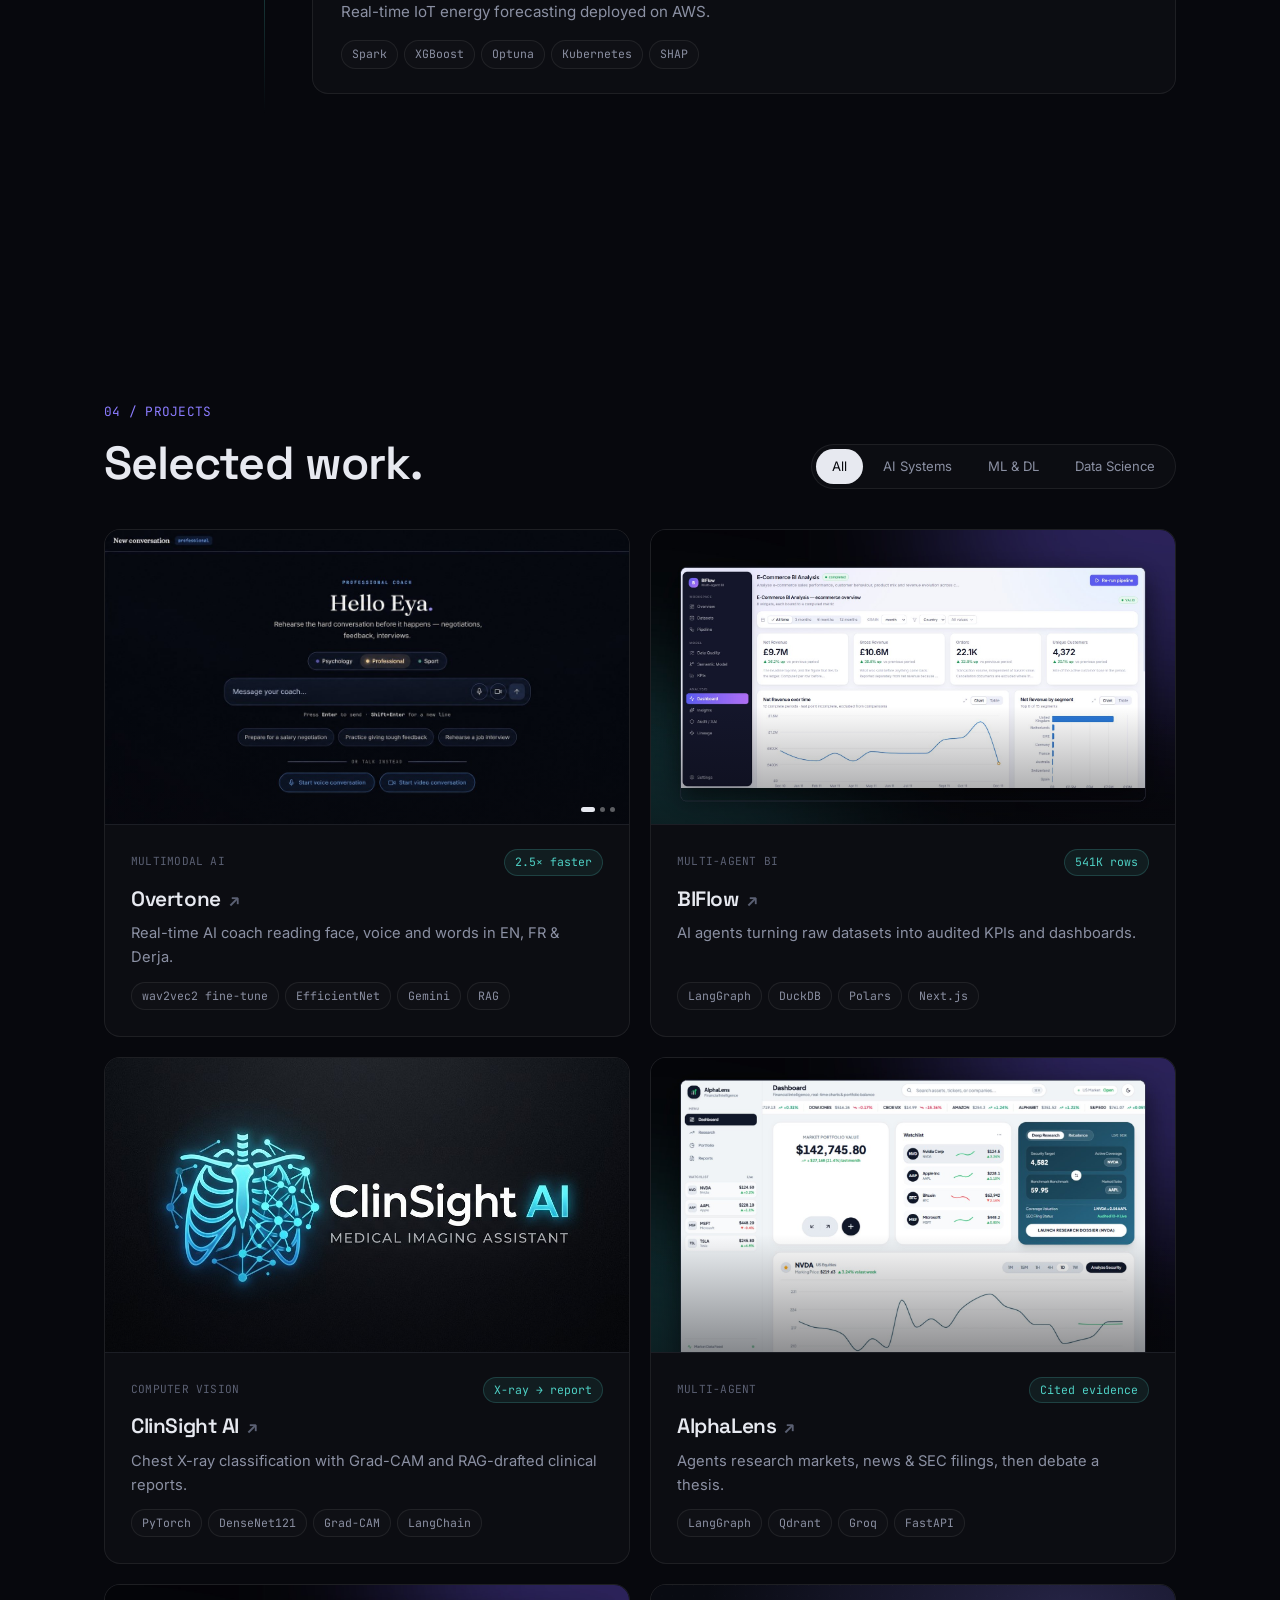
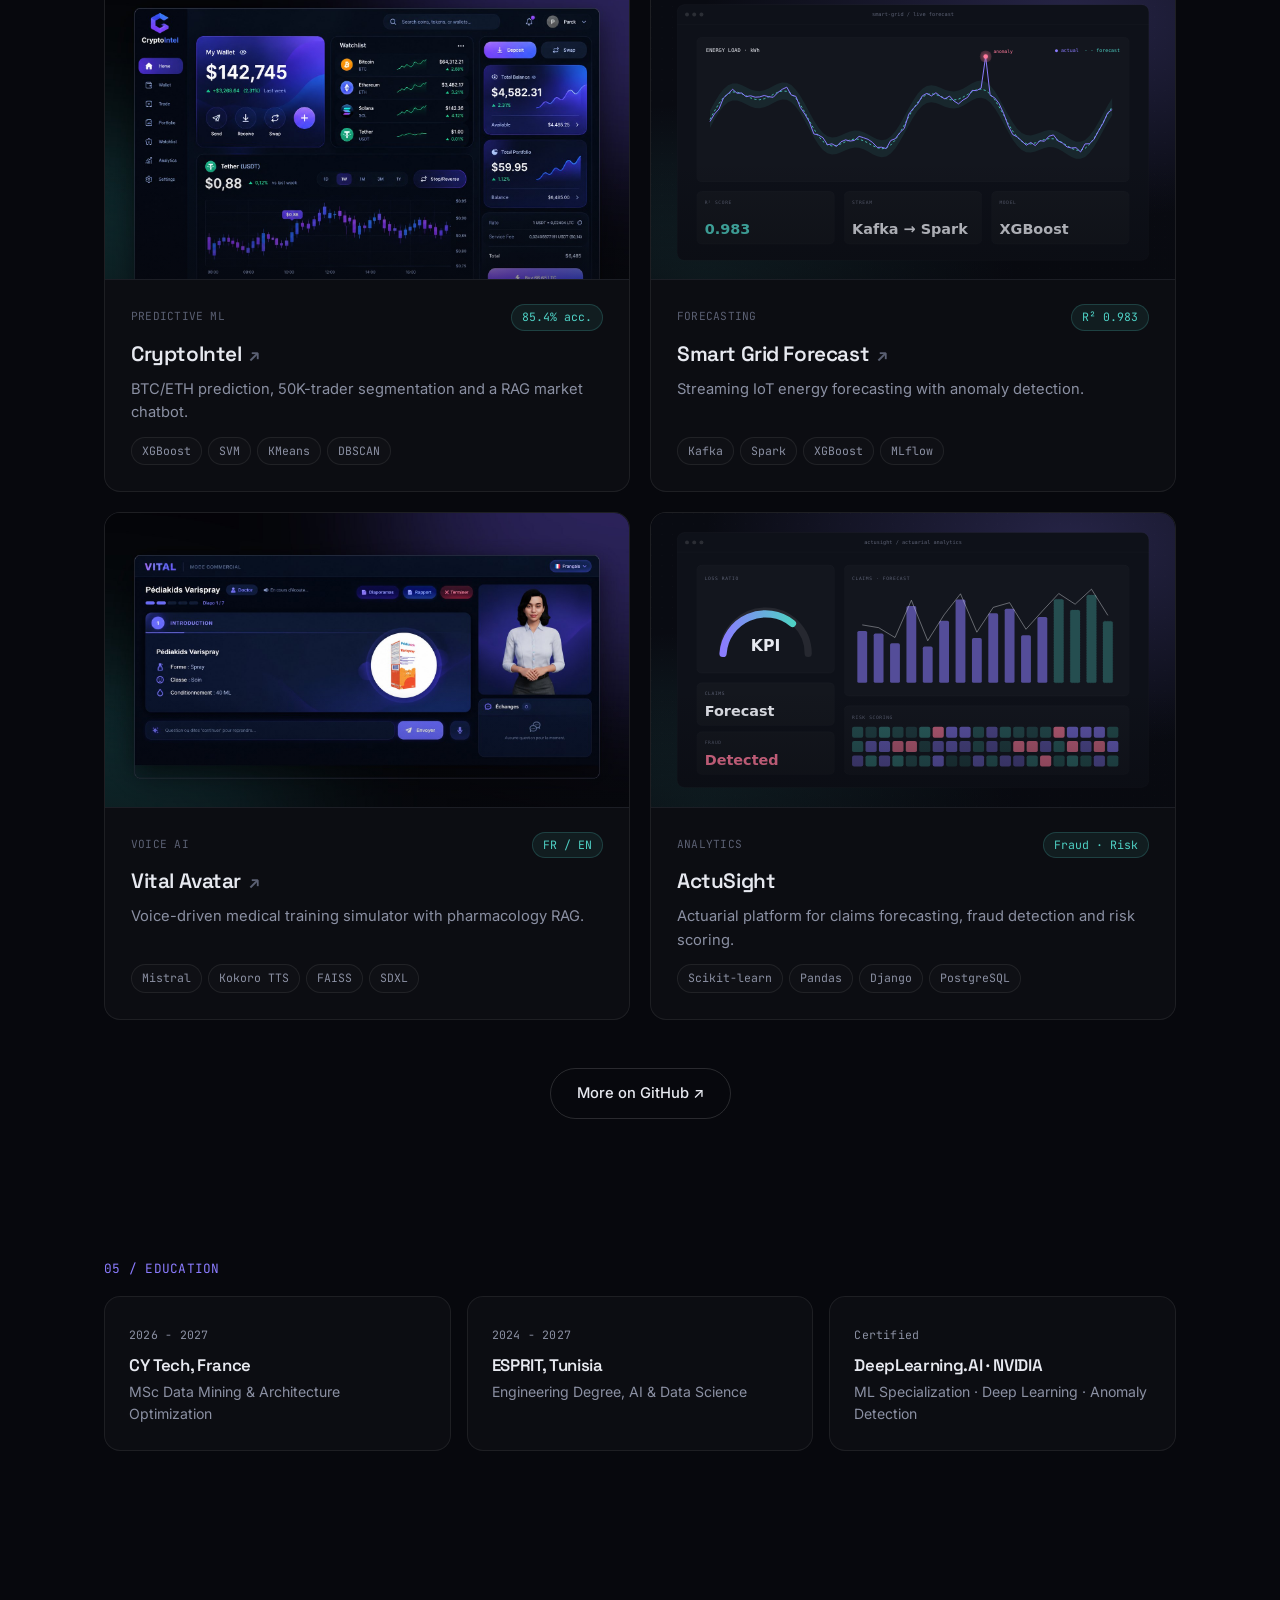
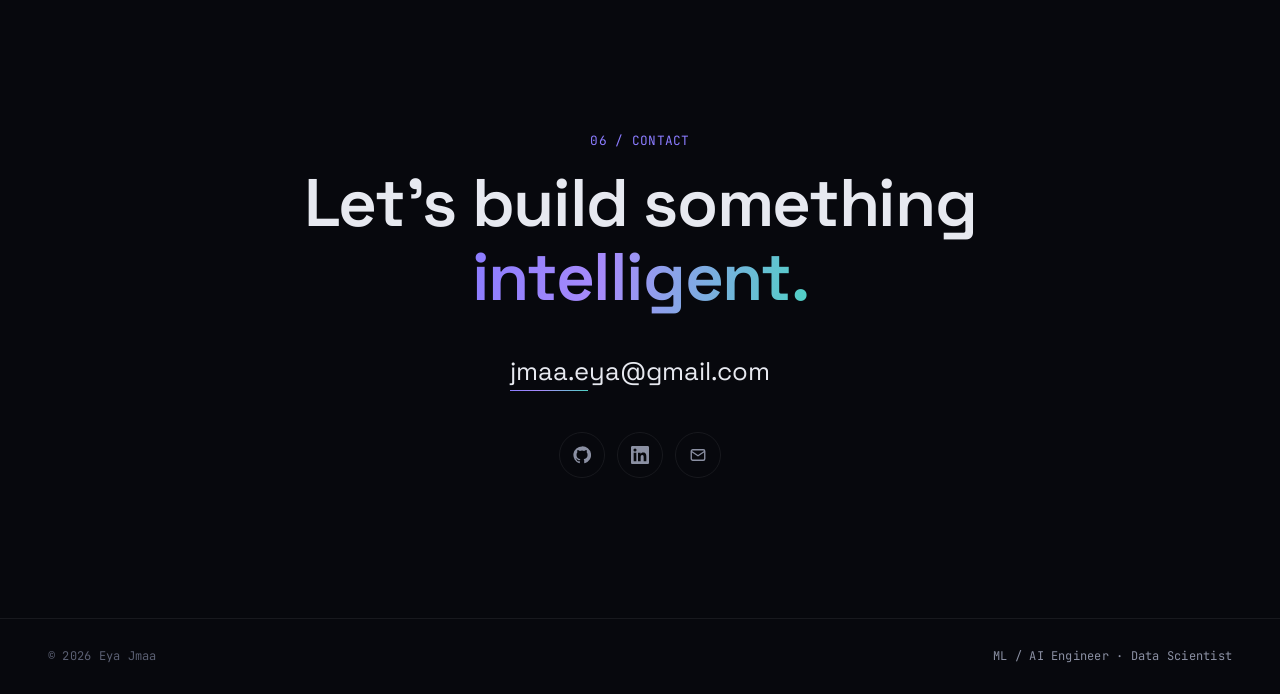
==== commit e79ac927: "Add SEO basics and fix social preview image - robots.txt and sitemap.xml so search engines can index" ====
--- a/index.html
+++ b/index.html
@@ -8,7 +8,11 @@
   <meta name="theme-color" content="#07080d" />
   <meta property="og:title" content="Eya Jmaa | ML / AI Engineer & Data Scientist" />
   <meta property="og:description" content="From raw data to production AI." />
-  <meta property="og:image" content="assets/eya.jpg" />
+  <meta property="og:image" content="https://eya-jmaa.github.io/assets/eya.jpg" />
+  <meta property="og:url" content="https://eya-jmaa.github.io/" />
+  <meta property="og:type" content="website" />
+  <meta name="twitter:card" content="summary_large_image" />
+  <link rel="canonical" href="https://eya-jmaa.github.io/" />
   <link rel="icon" href="data:image/svg+xml,<svg xmlns='http://www.w3.org/2000/svg' viewBox='0 0 64 64'><rect width='64' height='64' rx='16' fill='%2307080d'/><circle cx='20' cy='22' r='5' fill='%238b7cff'/><circle cx='44' cy='22' r='5' fill='%234fd1c5'/><circle cx='32' cy='44' r='5' fill='%23e7e9f0'/><path d='M20 22L44 22L32 44Z' stroke='%238b7cff' stroke-width='2' fill='none' opacity='.6'/></svg>" />
   <link rel="preconnect" href="https://fonts.googleapis.com" />
   <link rel="preconnect" href="https://fonts.gstatic.com" crossorigin />
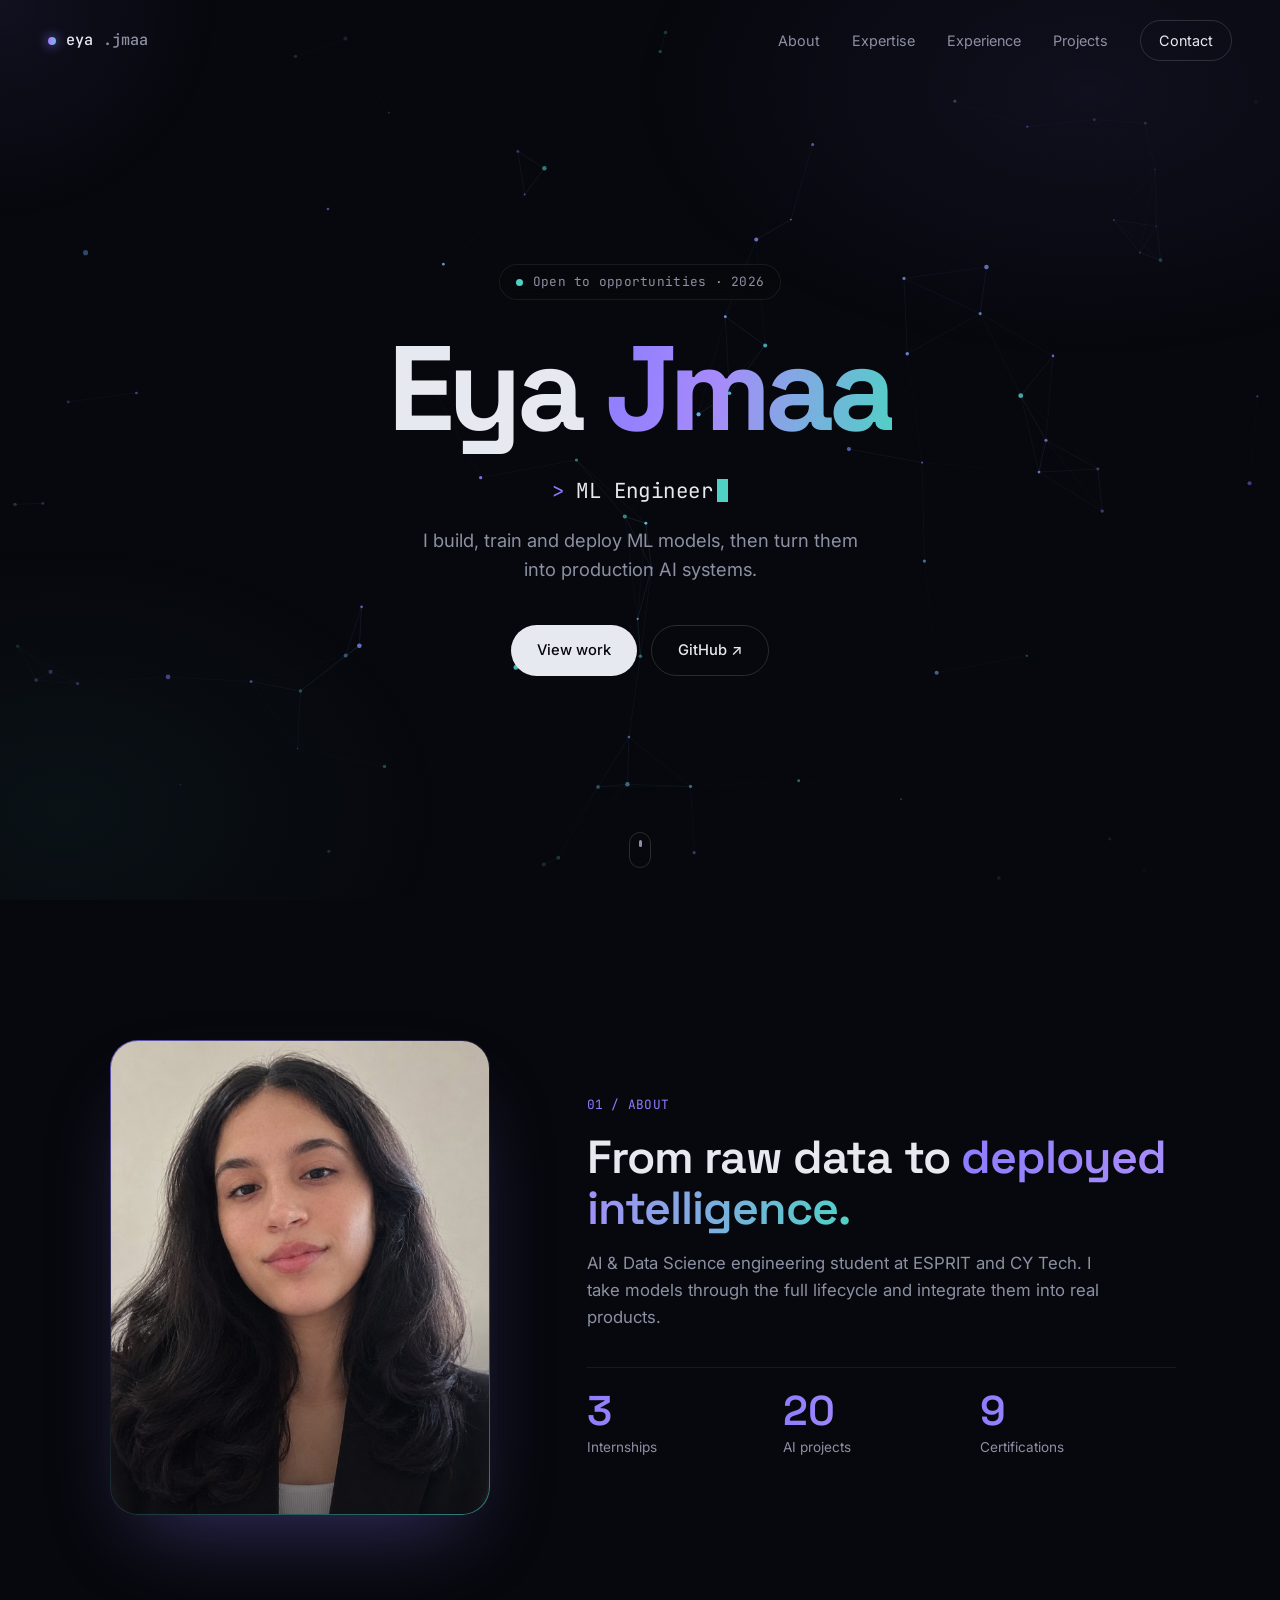
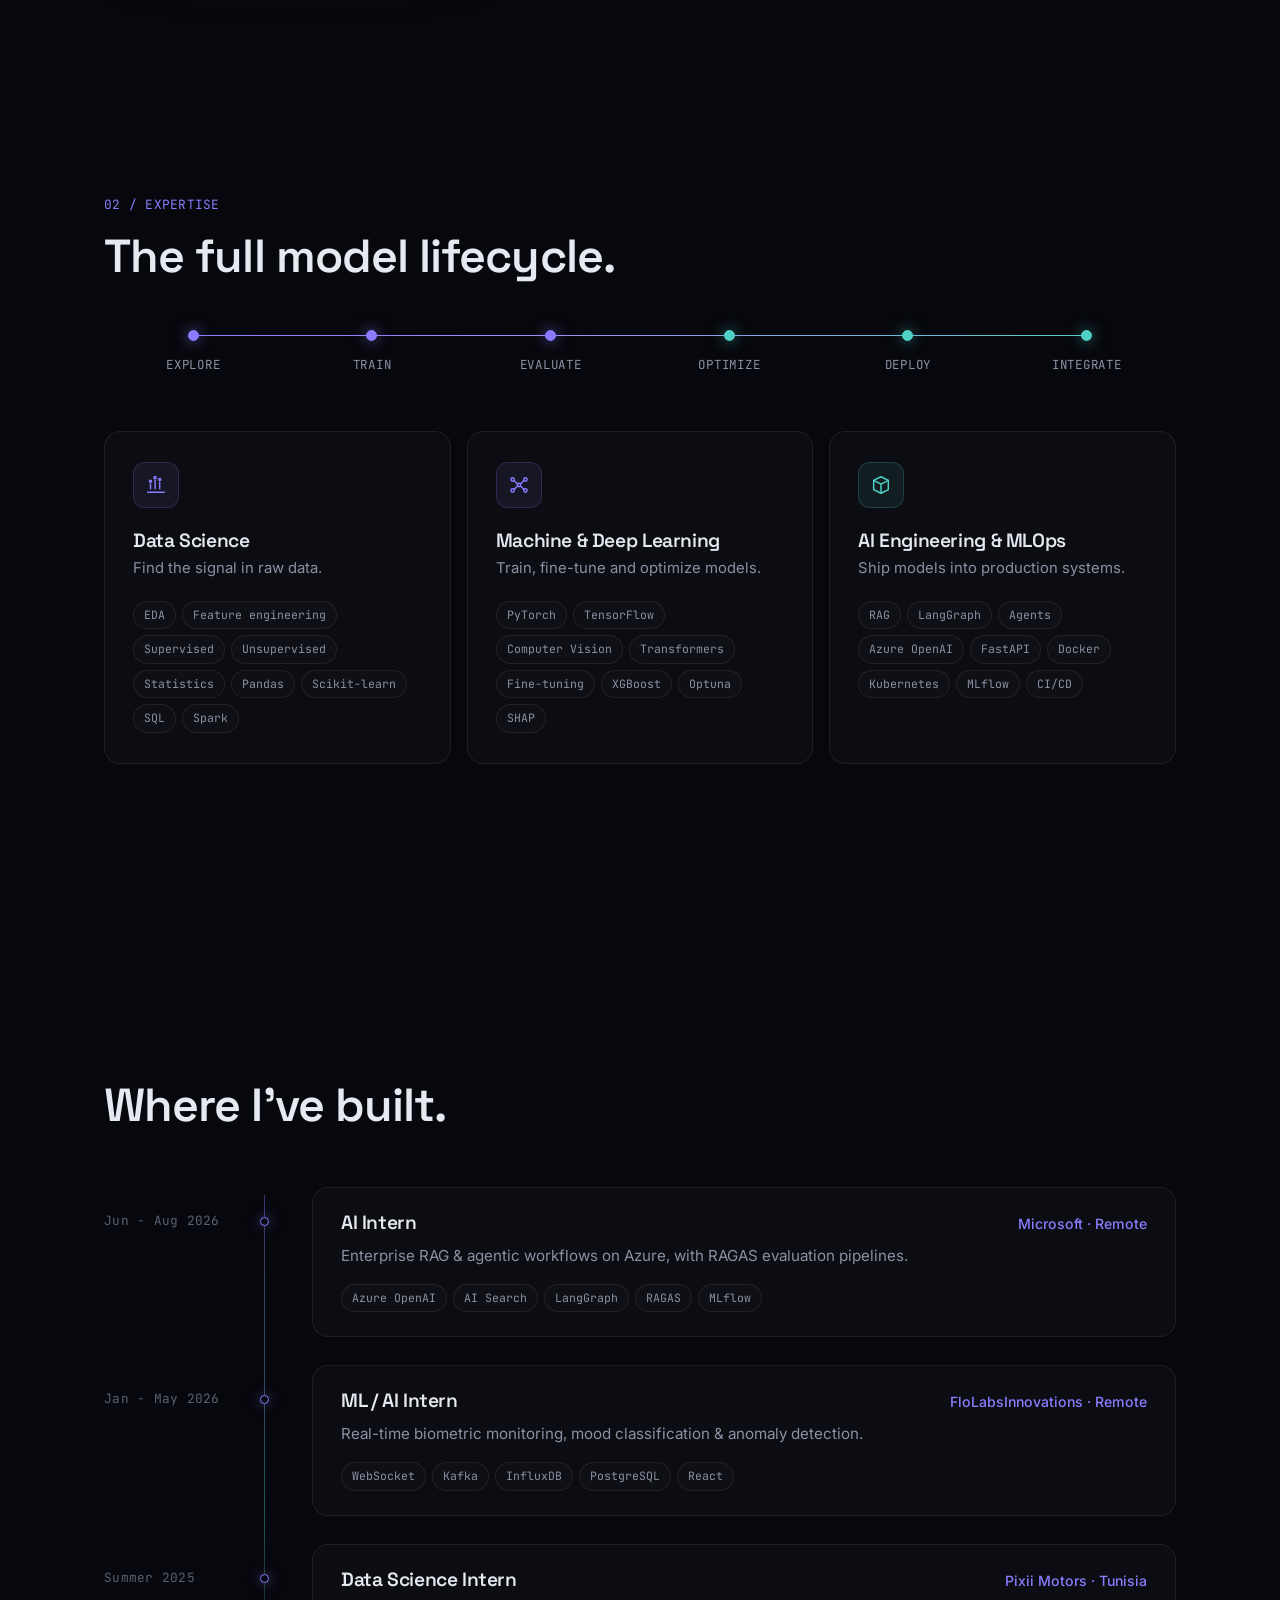
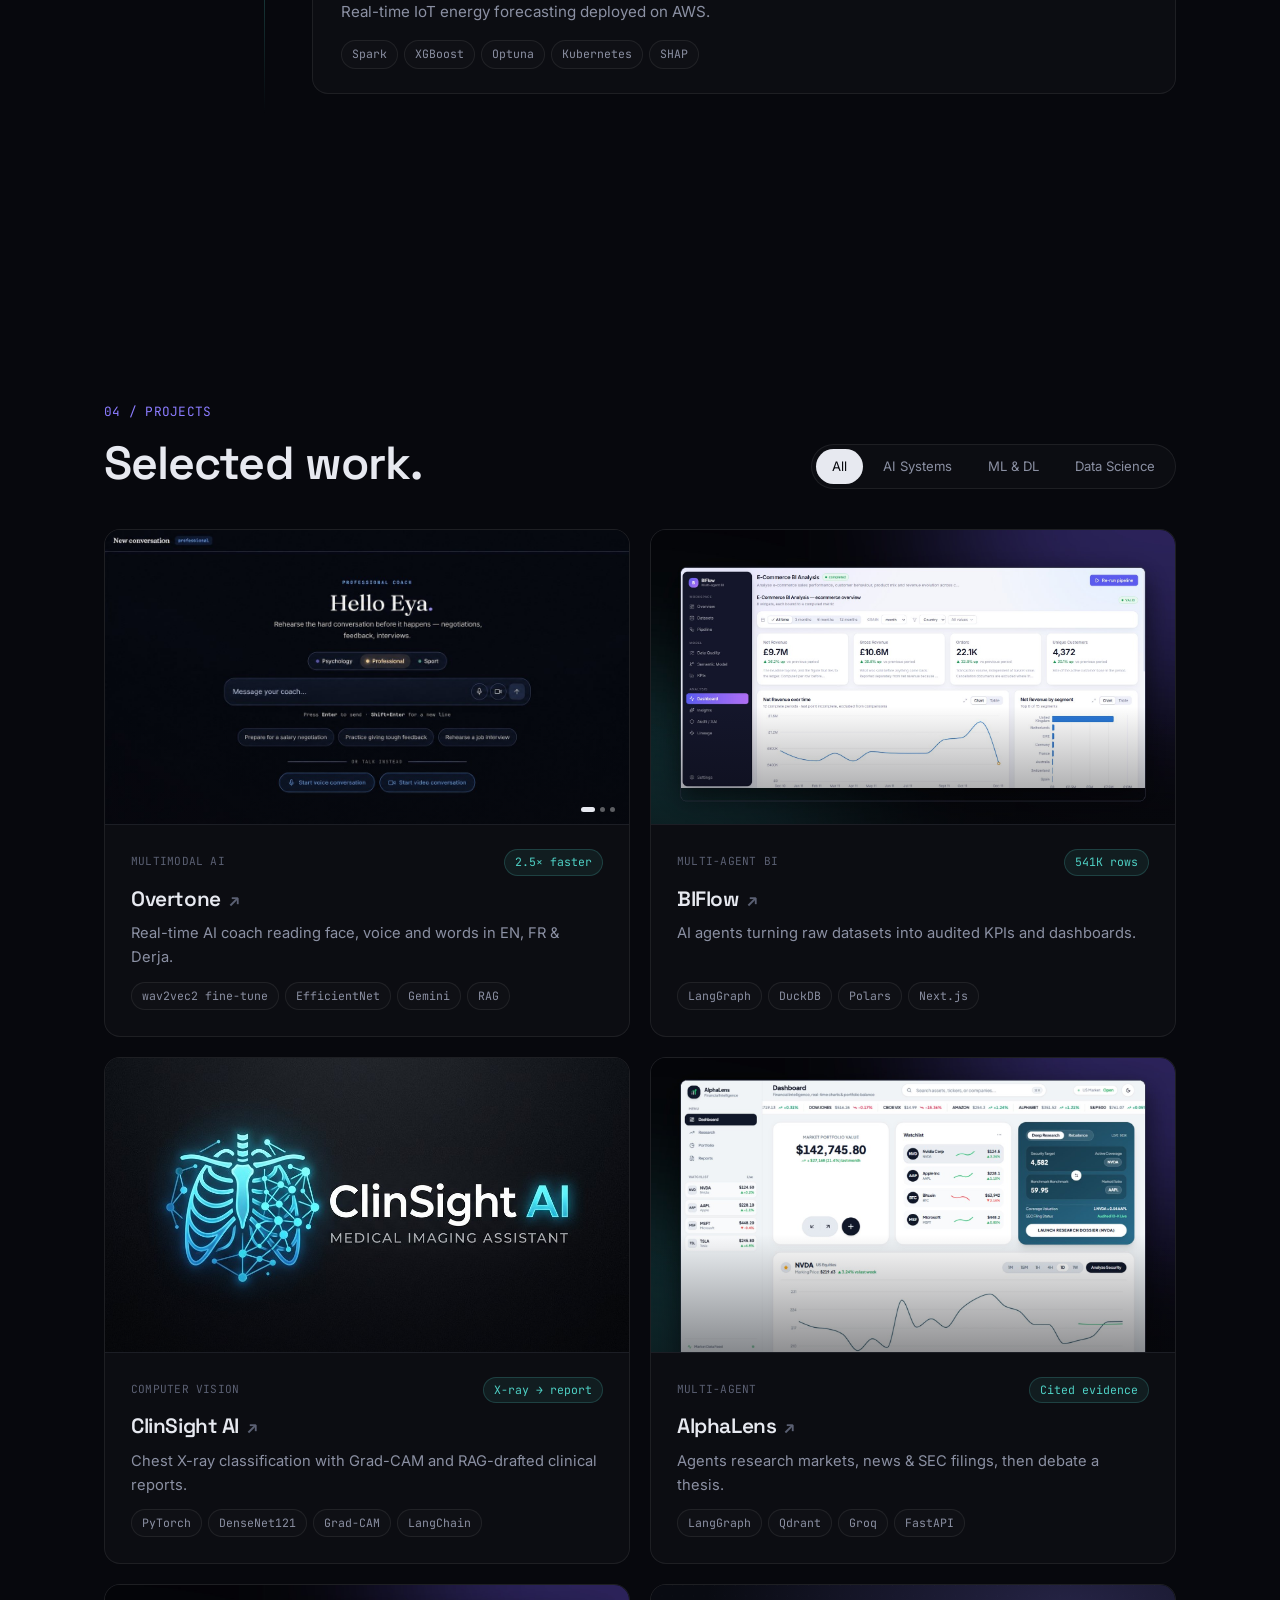
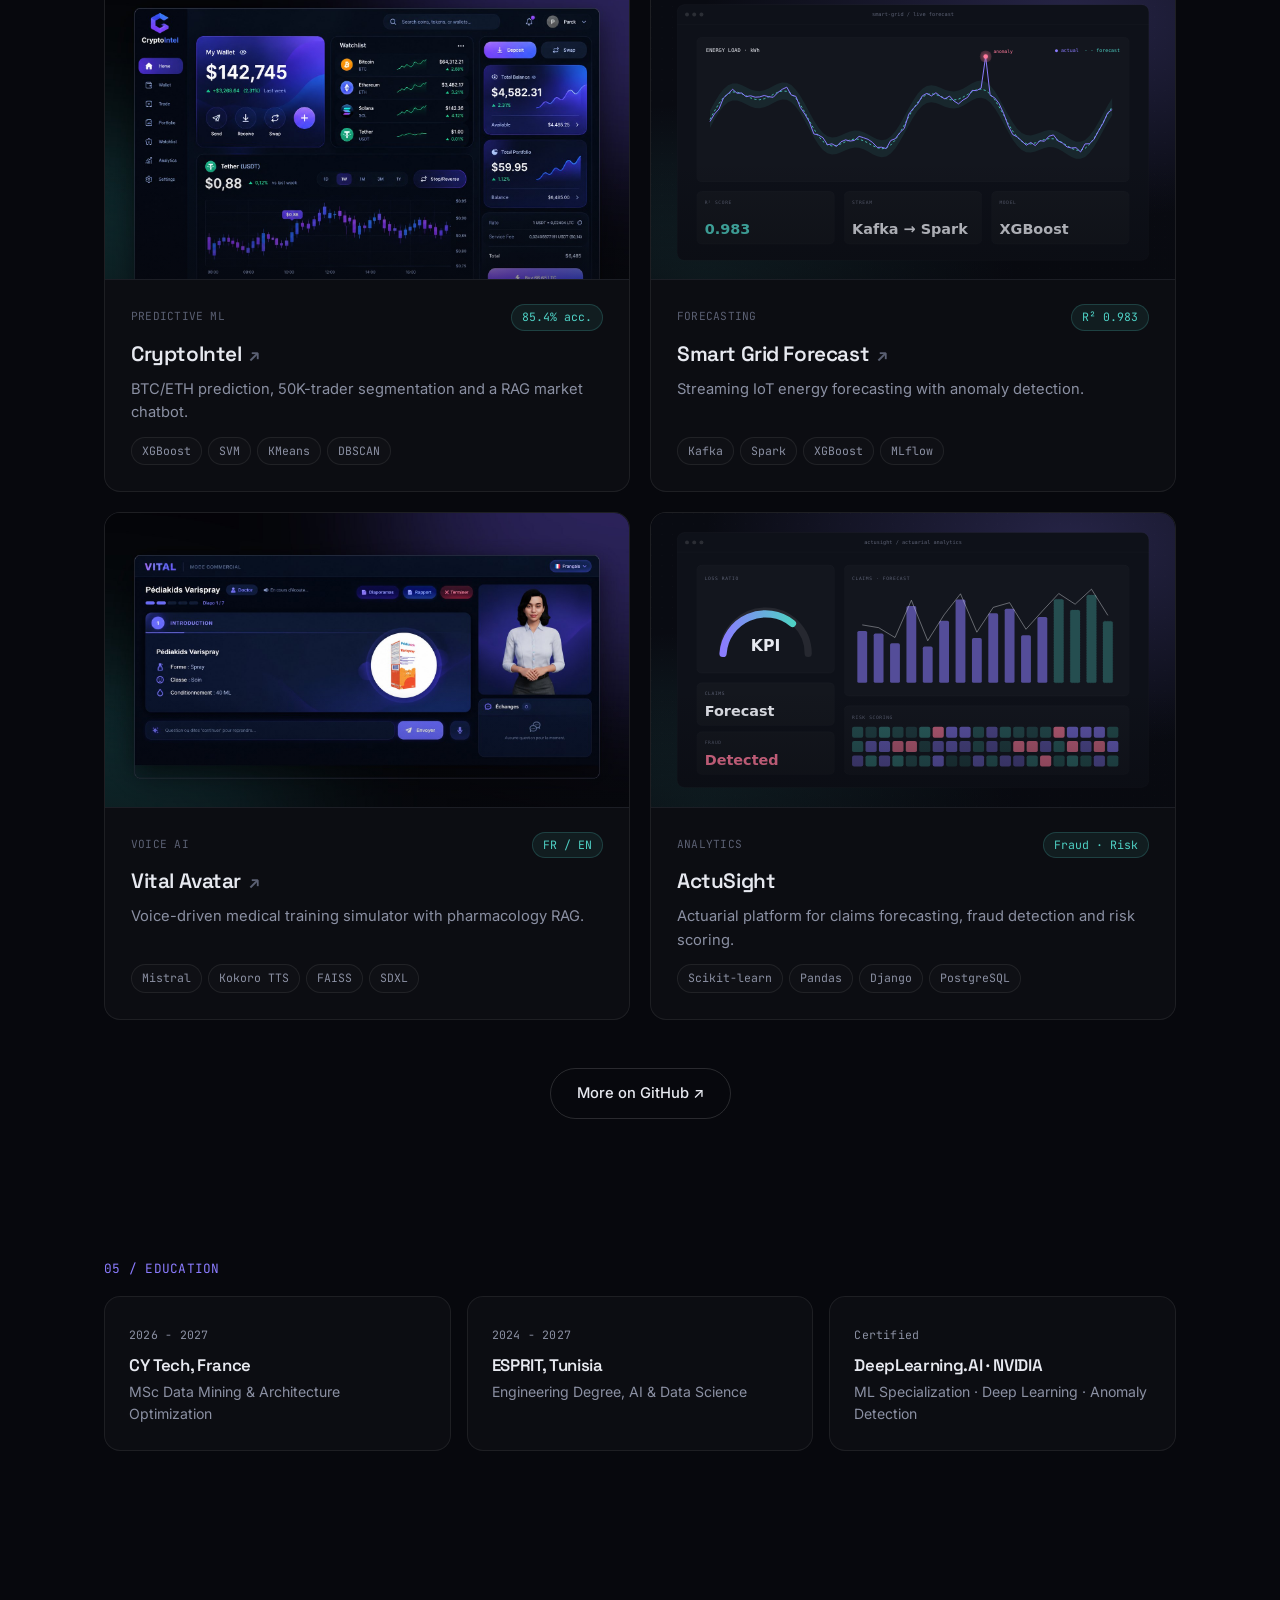
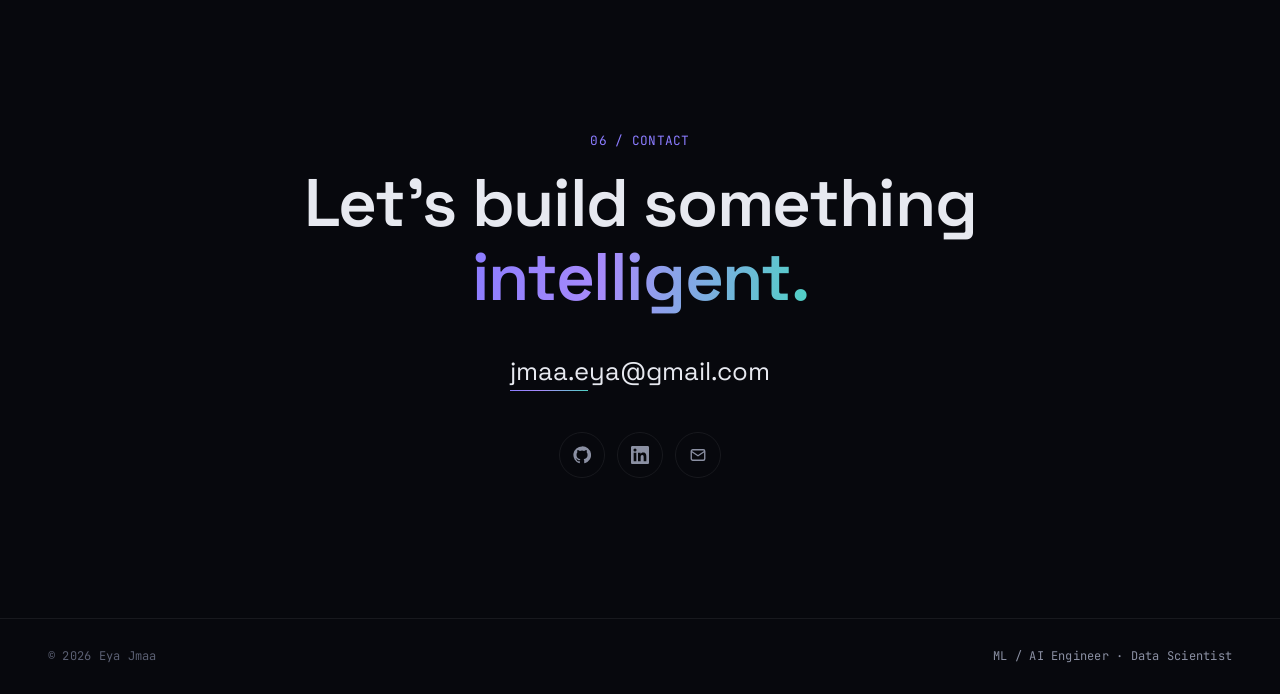
==== commit 40b42583: "Update portrait photo Co-Authored-By: Claude Opus 5.5 <noreply@anthropic.com>" ====
--- a/index.html
+++ b/index.html
@@ -61,7 +61,7 @@
       <div class="container about">
         <div class="portrait reveal">
           <div class="portrait-frame">
-            <img src="assets/eya.jpg" alt="Portrait of Eya Jmaa" width="720" height="751" loading="lazy" />
+            <img src="assets/eya.jpg" alt="Portrait of Eya Jmaa" width="720" height="750" loading="lazy" />
           </div>
         </div>
         <div class="about-text">
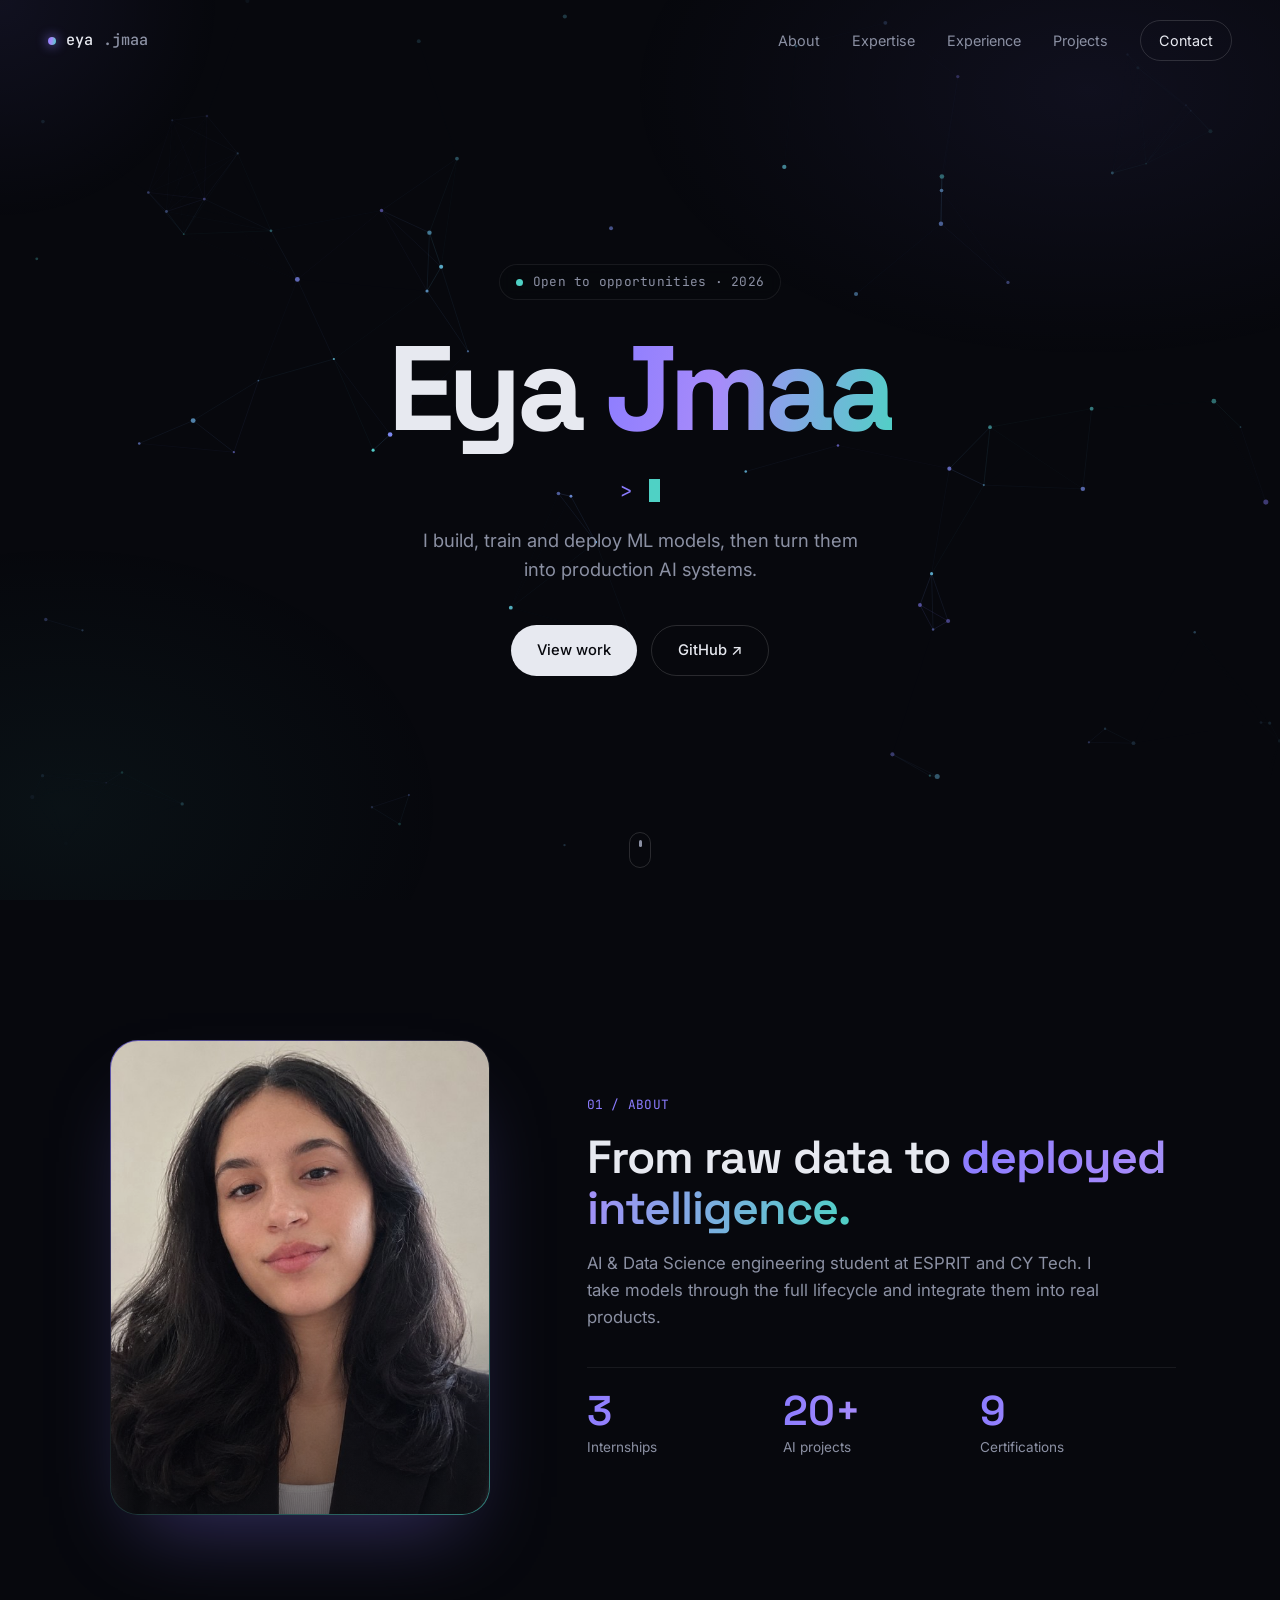
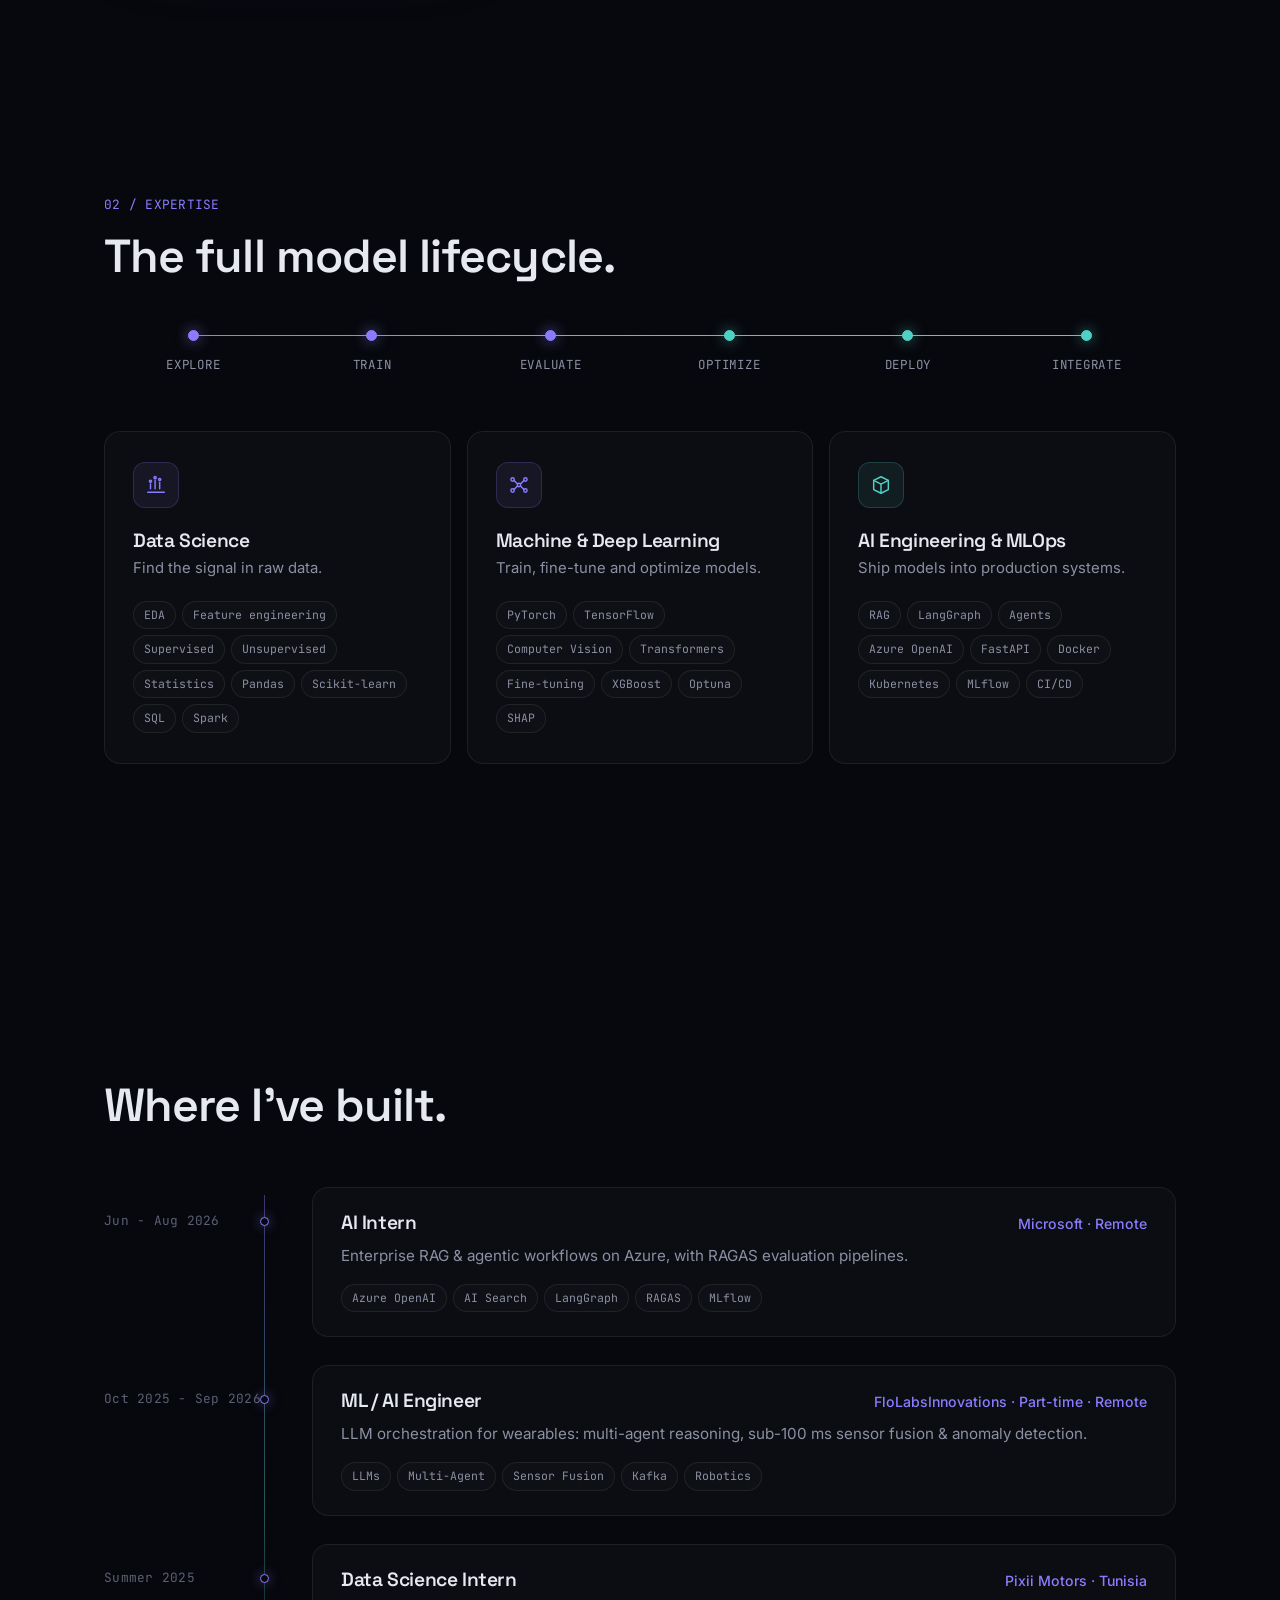
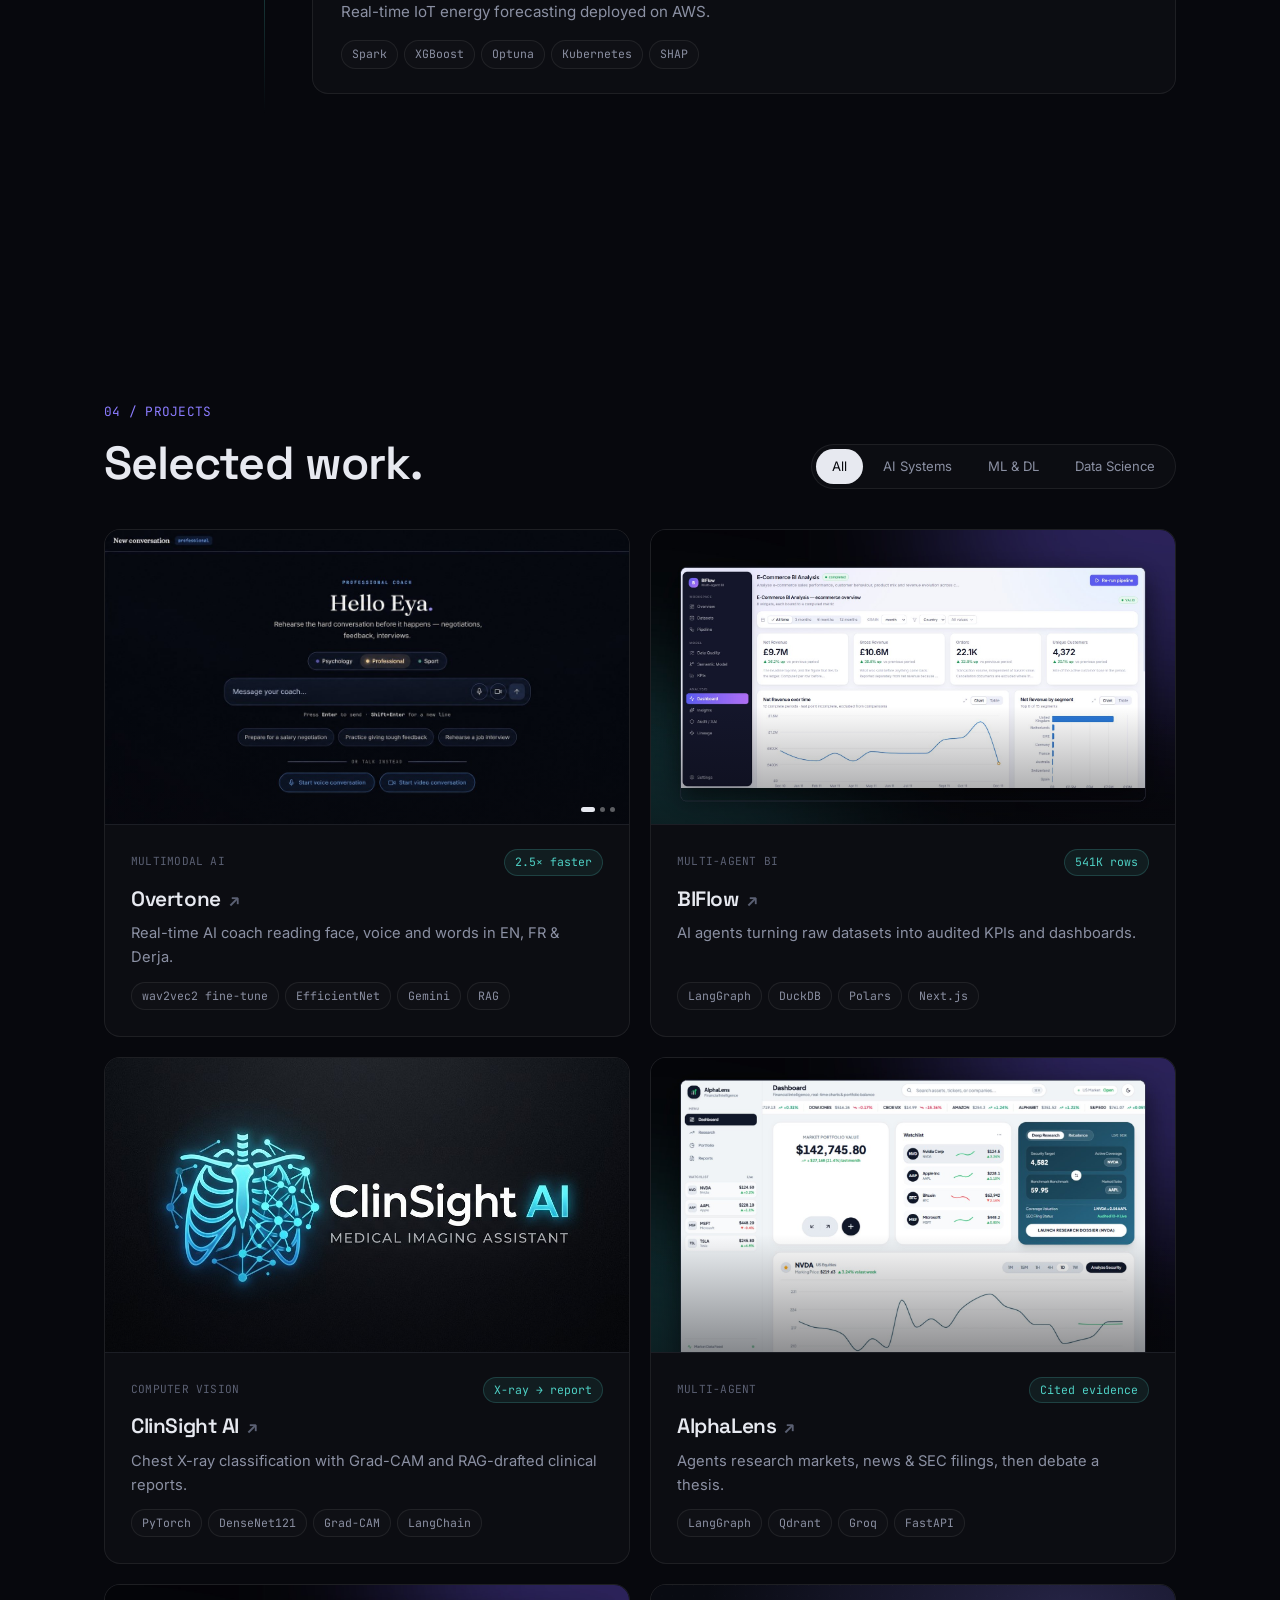
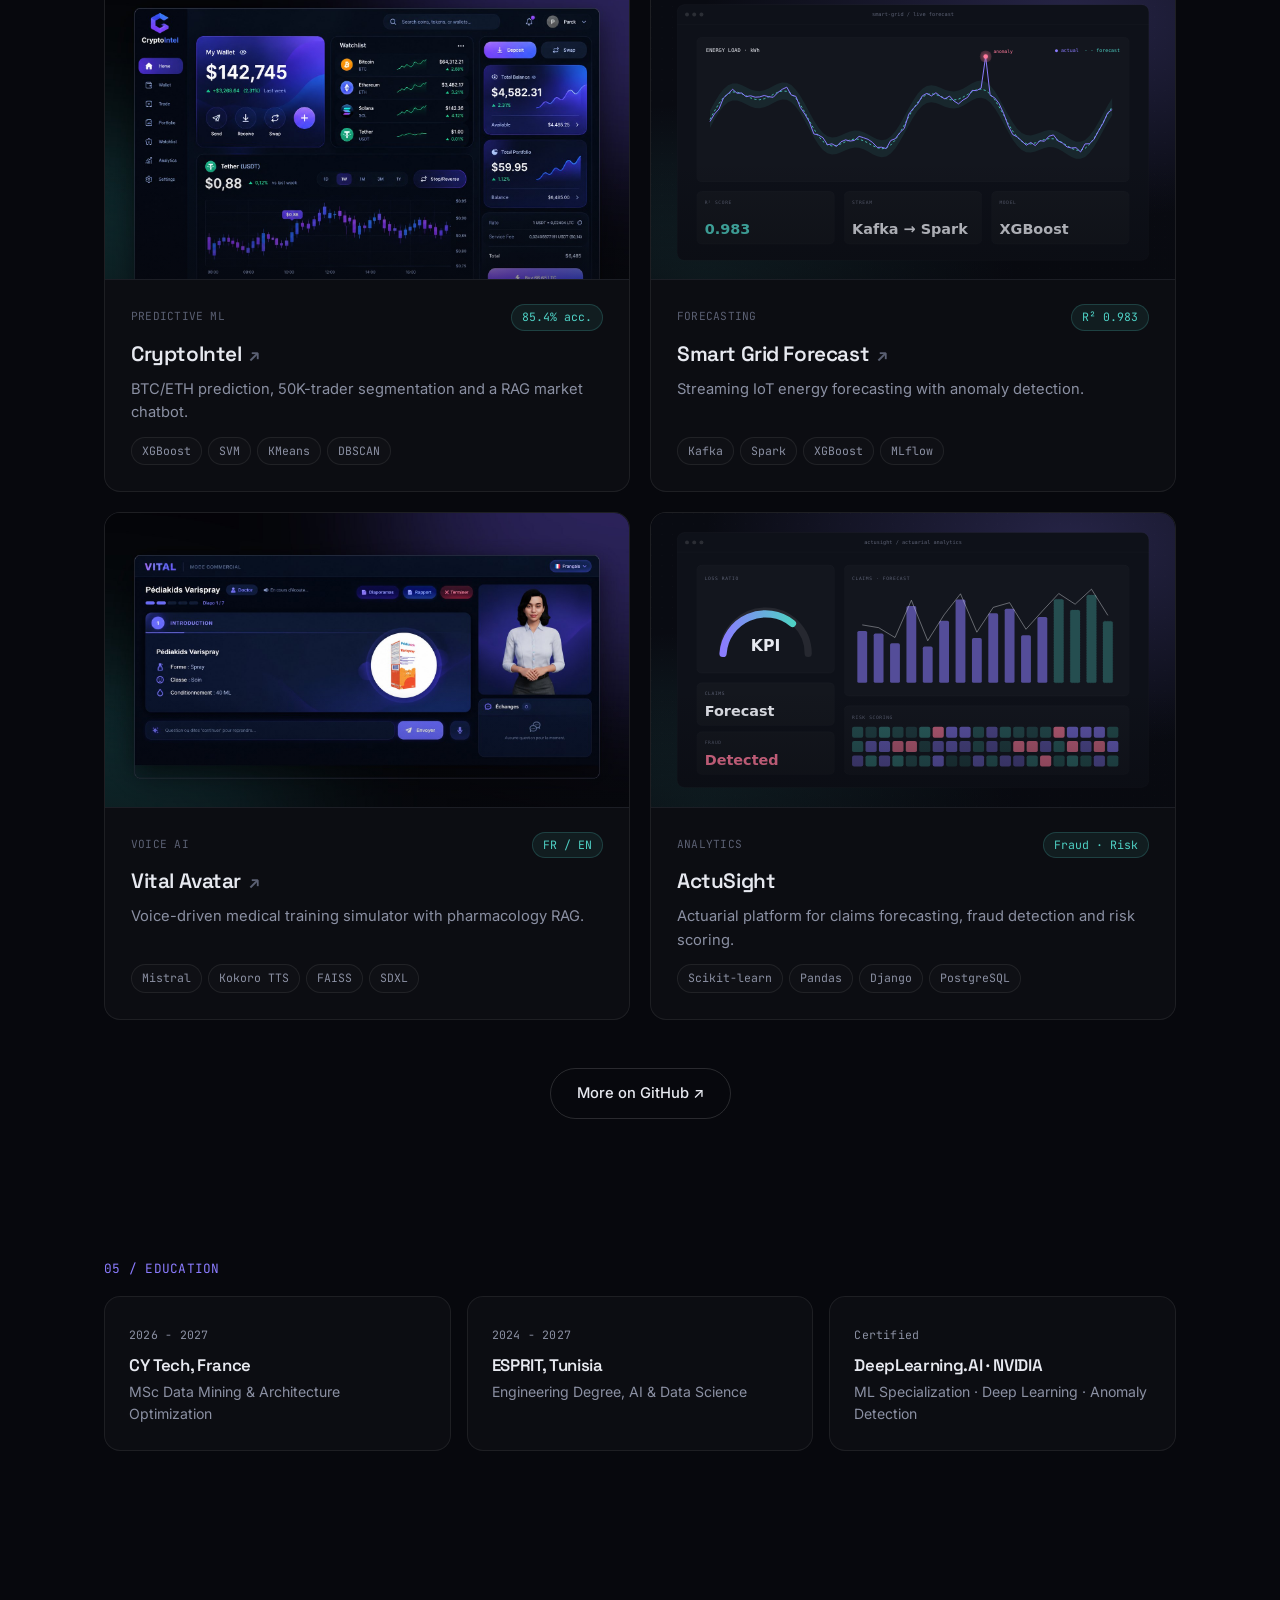
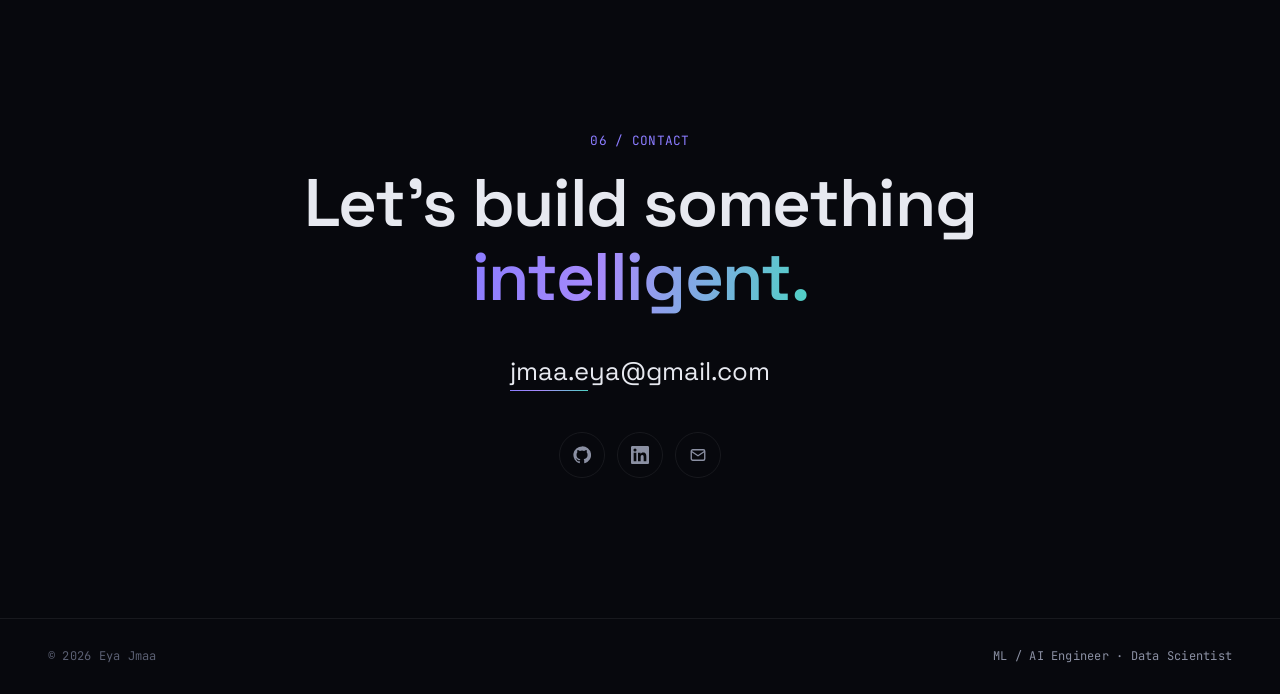
==== commit 8d101adc: "Update FloLabs experience: ML / AI Engineer, Oct 2025 - Sep 2026 Co-Authored-By: Claude Opus 5.5 <no" ====
--- a/index.html
+++ b/index.html
@@ -142,14 +142,14 @@
             </div>
           </li>
           <li class="t-item reveal">
-            <div class="t-meta mono">Jan - May 2026</div>
+            <div class="t-meta mono">Oct 2025 - Sep 2026</div>
             <div class="t-card">
               <div class="t-head">
-                <h3>ML / AI Intern</h3>
-                <span class="t-org">FloLabsInnovations · Remote</span>
+                <h3>ML / AI Engineer</h3>
+                <span class="t-org">FloLabsInnovations · Part-time · Remote</span>
               </div>
-              <p>Real-time biometric monitoring, mood classification &amp; anomaly detection.</p>
-              <ul class="chips"><li>WebSocket</li><li>Kafka</li><li>InfluxDB</li><li>PostgreSQL</li><li>React</li></ul>
+              <p>LLM orchestration for wearables: multi-agent reasoning, sub-100 ms sensor fusion &amp; anomaly detection.</p>
+              <ul class="chips"><li>LLMs</li><li>Multi-Agent</li><li>Sensor Fusion</li><li>Kafka</li><li>Robotics</li></ul>
             </div>
           </li>
           <li class="t-item reveal">
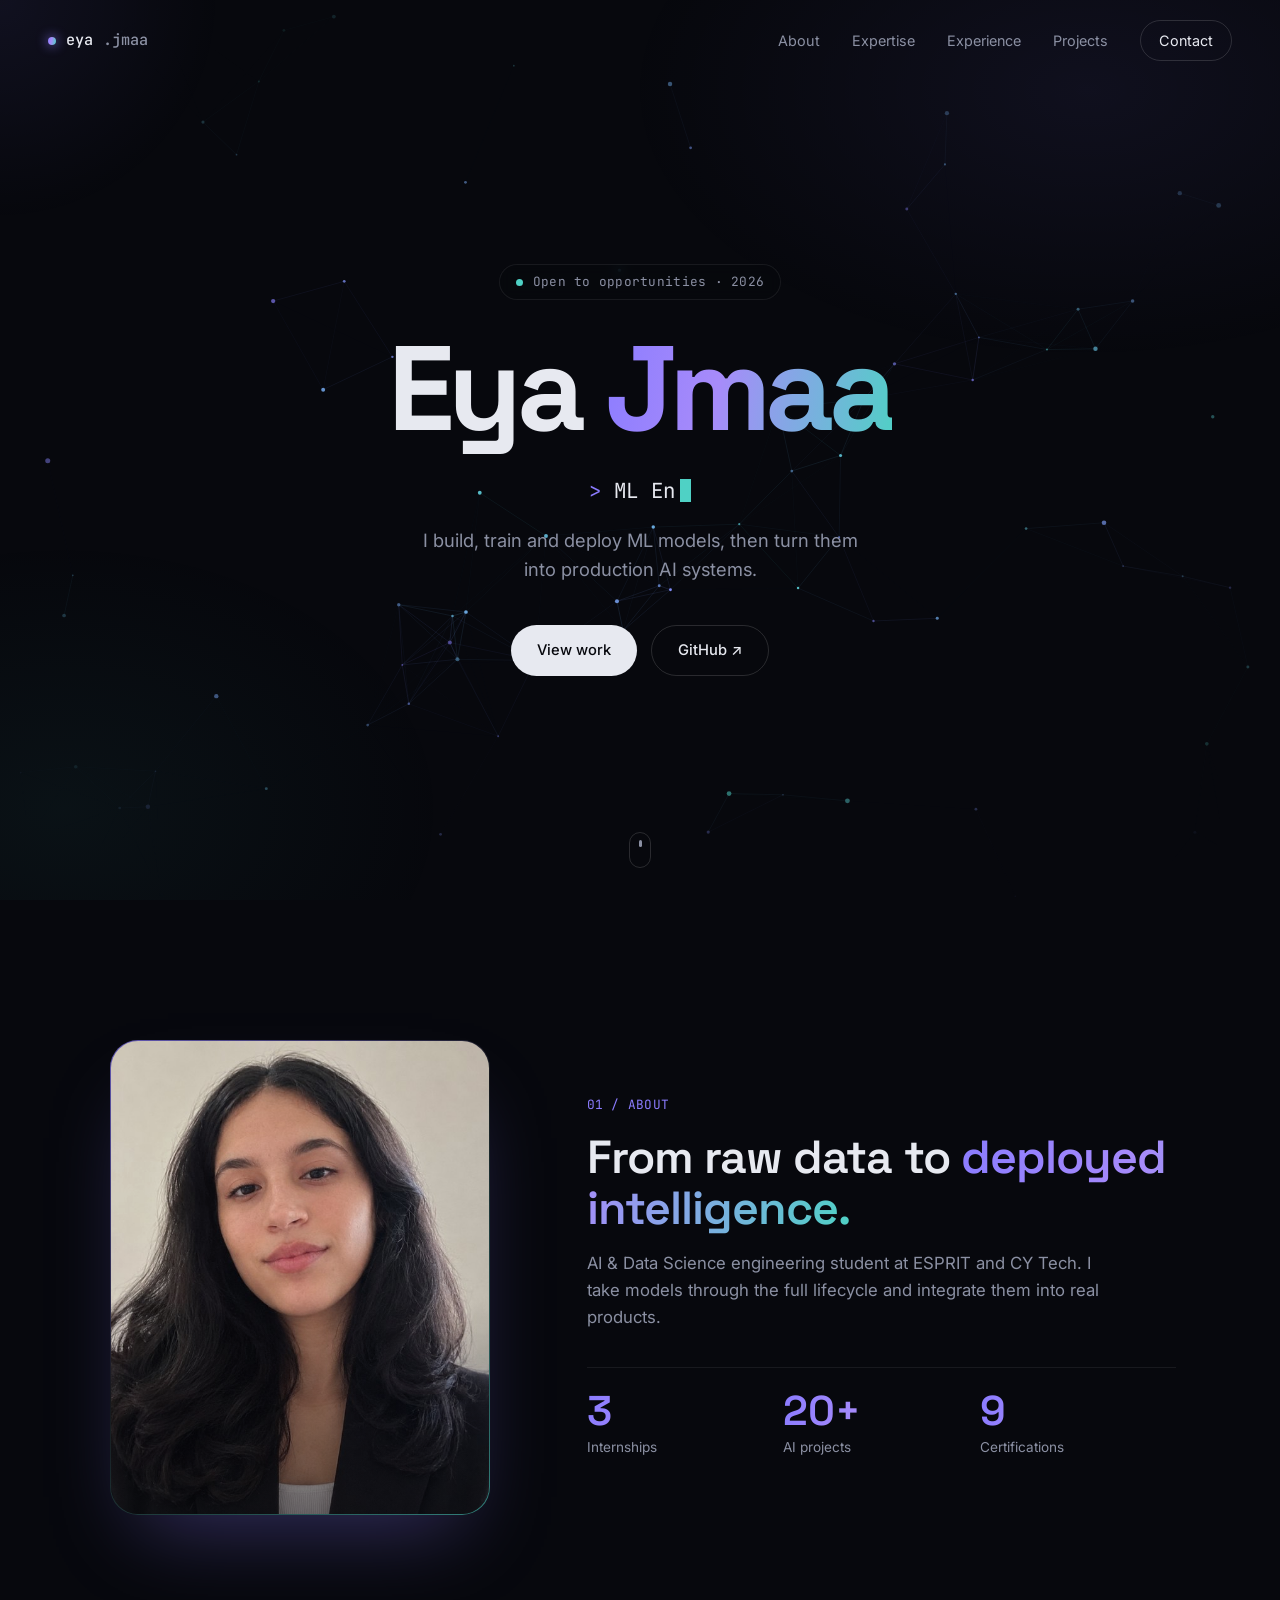
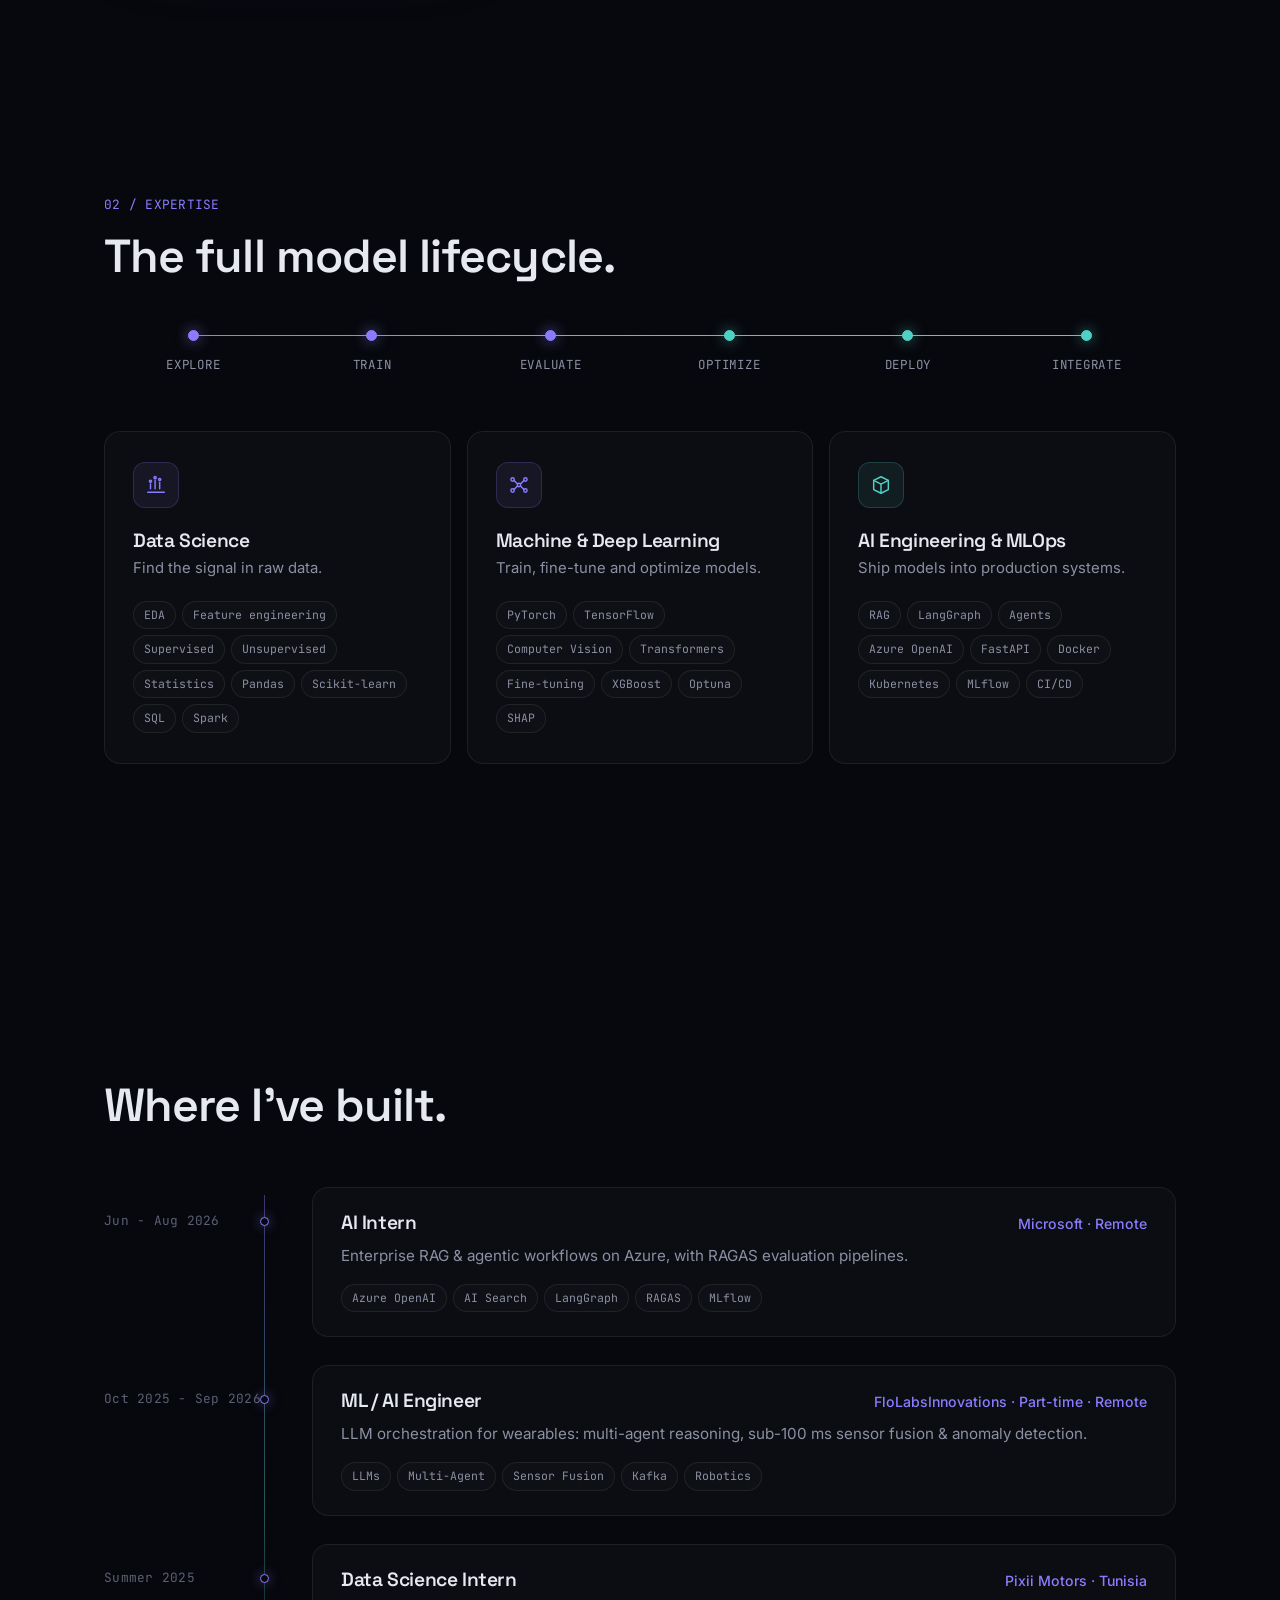
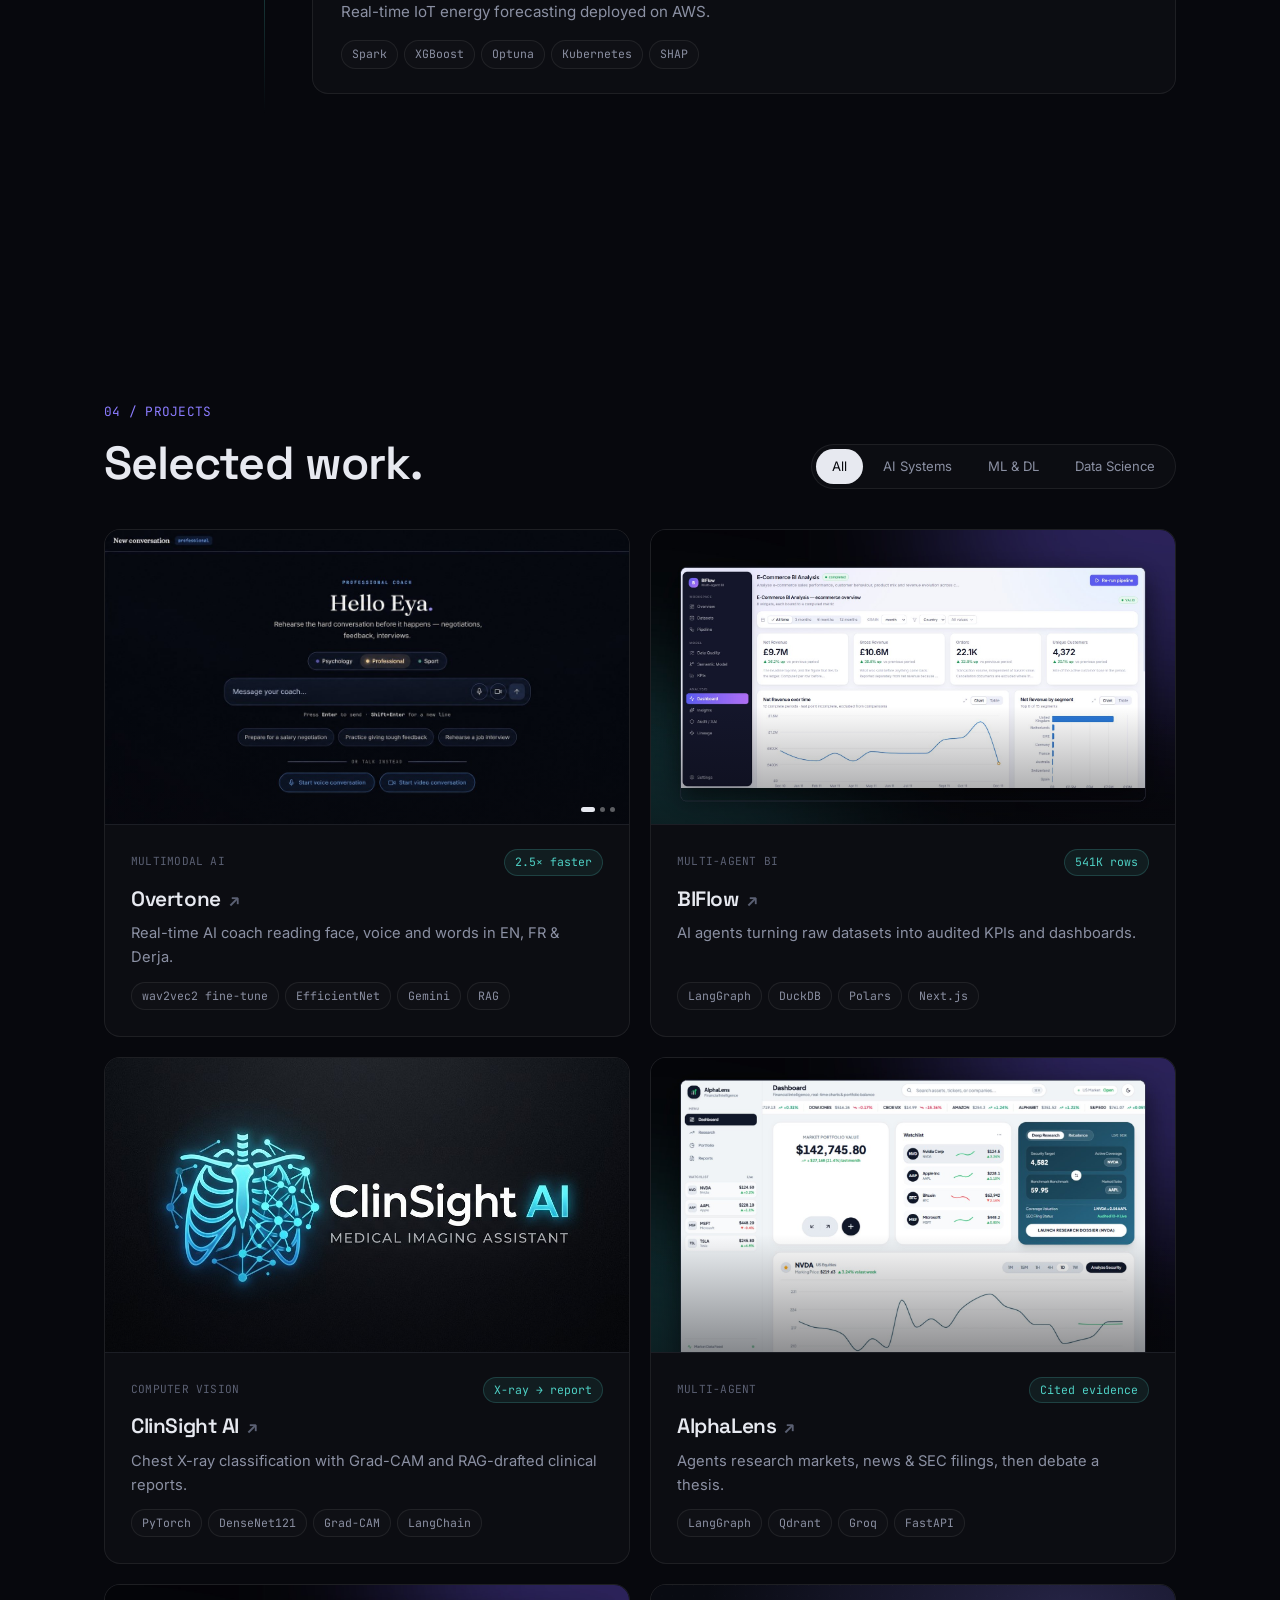
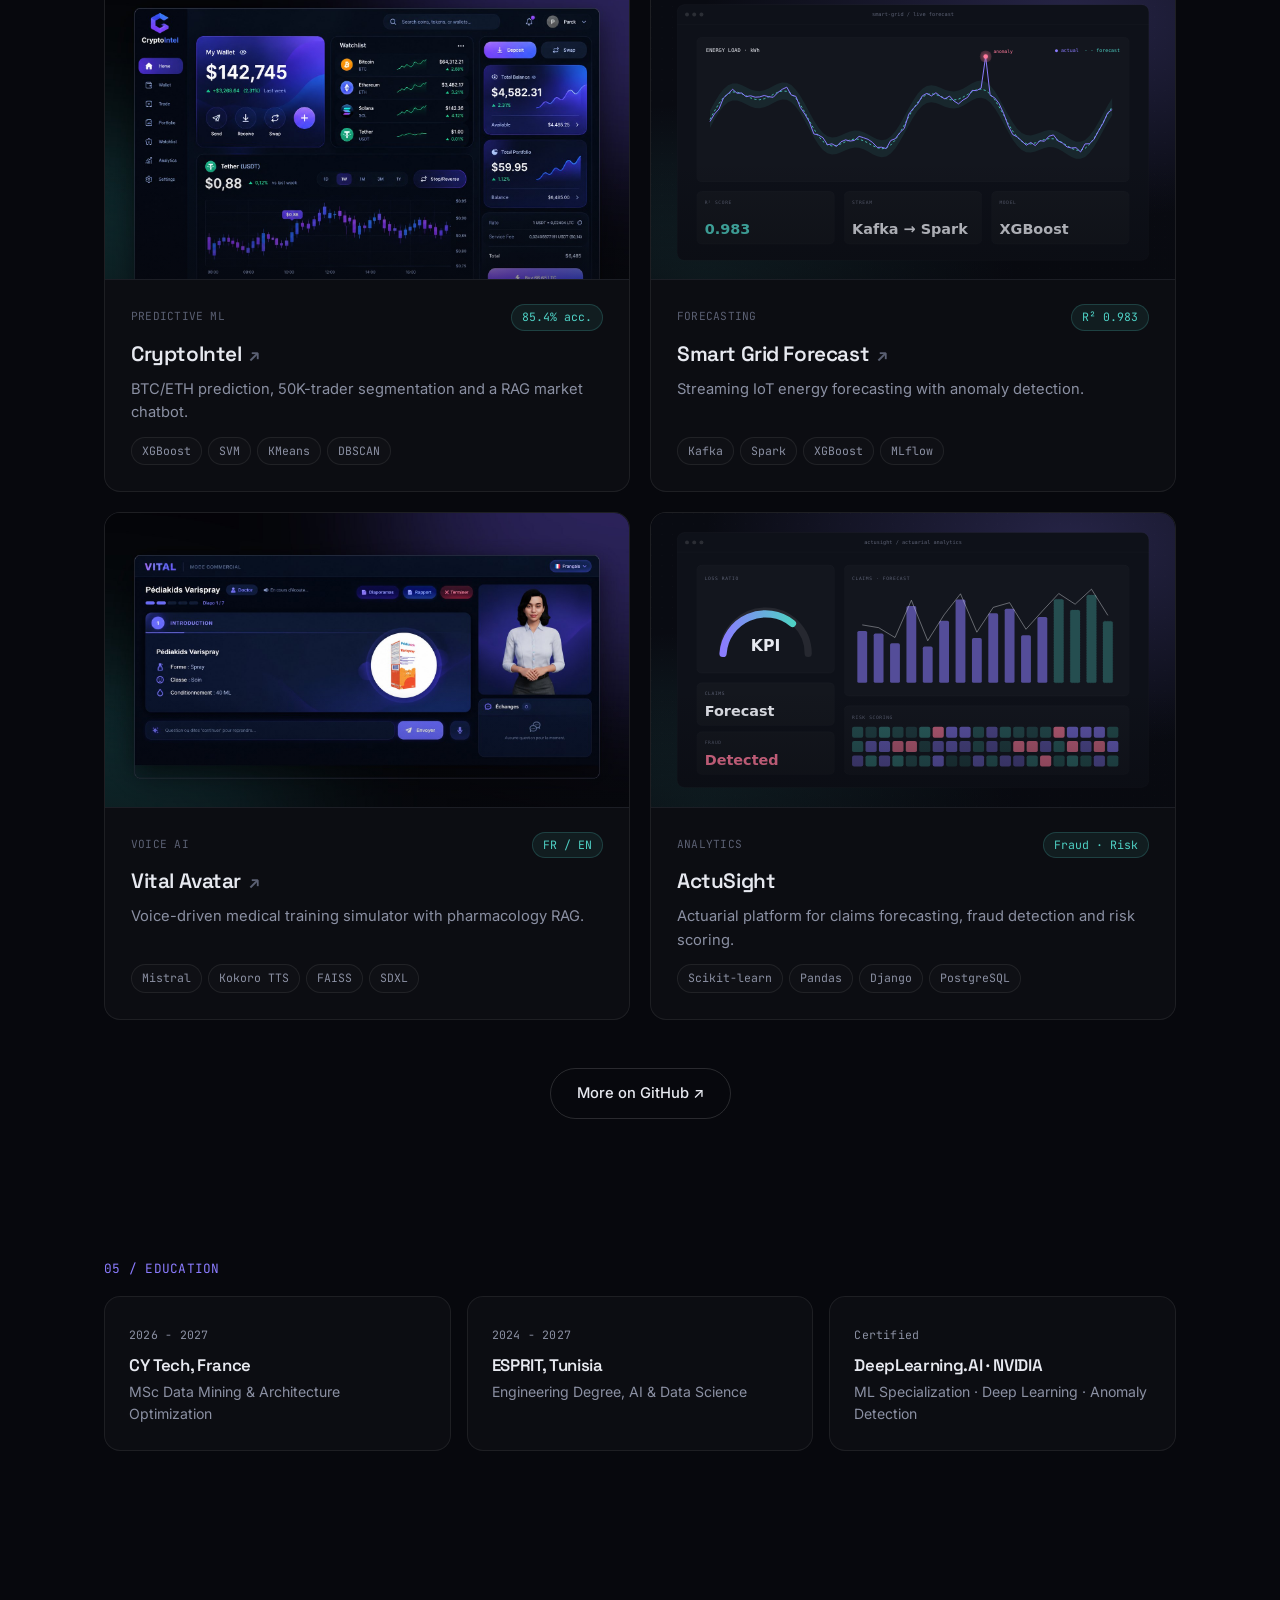
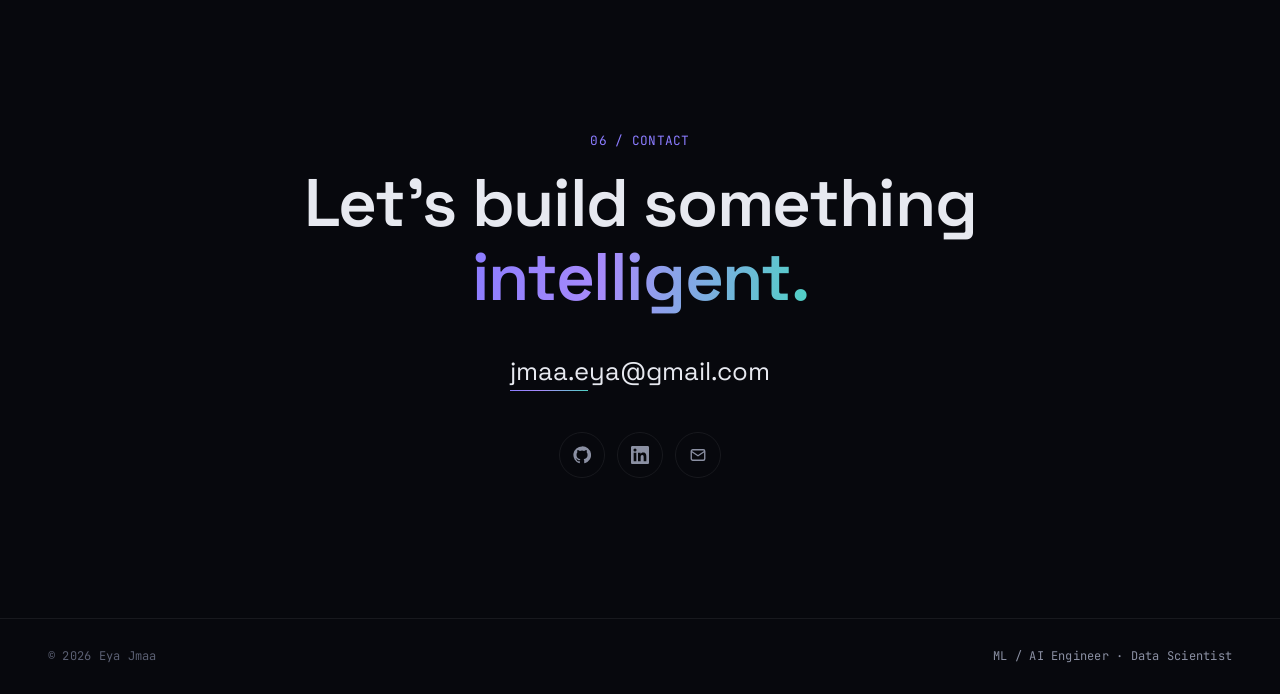
==== commit 4848bb16: "Update LinkedIn URL to linkedin.com/in/eya-jmaa Co-Authored-By: Claude Opus 5.5 <noreply@anthropic.c" ====
--- a/index.html
+++ b/index.html
@@ -313,7 +313,7 @@
           <a href="https://github.com/Eya-Jmaa" target="_blank" rel="noopener" aria-label="GitHub">
             <svg viewBox="0 0 24 24"><path d="M12 .5a11.5 11.5 0 0 0-3.64 22.41c.58.1.79-.25.79-.56v-2c-3.2.7-3.88-1.37-3.88-1.37-.52-1.33-1.28-1.69-1.28-1.69-1.05-.72.08-.7.08-.7 1.16.08 1.77 1.19 1.77 1.19 1.03 1.77 2.7 1.26 3.36.96.1-.75.4-1.26.73-1.55-2.55-.29-5.24-1.28-5.24-5.69 0-1.26.45-2.28 1.19-3.09-.12-.29-.52-1.46.11-3.05 0 0 .97-.31 3.17 1.18a11 11 0 0 1 5.77 0c2.2-1.49 3.17-1.18 3.17-1.18.63 1.59.23 2.76.11 3.05.74.81 1.19 1.83 1.19 3.09 0 4.42-2.7 5.39-5.26 5.68.41.36.78 1.06.78 2.14v3.17c0 .31.21.67.8.56A11.5 11.5 0 0 0 12 .5Z"/></svg>
           </a>
-          <a href="https://www.linkedin.com/in/eya-jmaa-081654178/" target="_blank" rel="noopener" aria-label="LinkedIn">
+          <a href="https://www.linkedin.com/in/eya-jmaa/" target="_blank" rel="noopener" aria-label="LinkedIn">
             <svg viewBox="0 0 24 24"><path d="M20.45 20.45h-3.56v-5.57c0-1.33-.02-3.04-1.85-3.04-1.85 0-2.14 1.45-2.14 2.94v5.67H9.35V9h3.41v1.56h.05c.48-.9 1.64-1.85 3.37-1.85 3.6 0 4.27 2.37 4.27 5.46v6.28ZM5.34 7.43a2.06 2.06 0 1 1 0-4.13 2.06 2.06 0 0 1 0 4.13ZM7.12 20.45H3.56V9h3.56v11.45ZM22.22 0H1.77C.79 0 0 .77 0 1.73v20.54C0 23.23.79 24 1.77 24h20.45c.98 0 1.78-.77 1.78-1.73V1.73C24 .77 23.2 0 22.22 0Z"/></svg>
           </a>
           <a href="mailto:jmaa.eya@gmail.com" aria-label="Email">
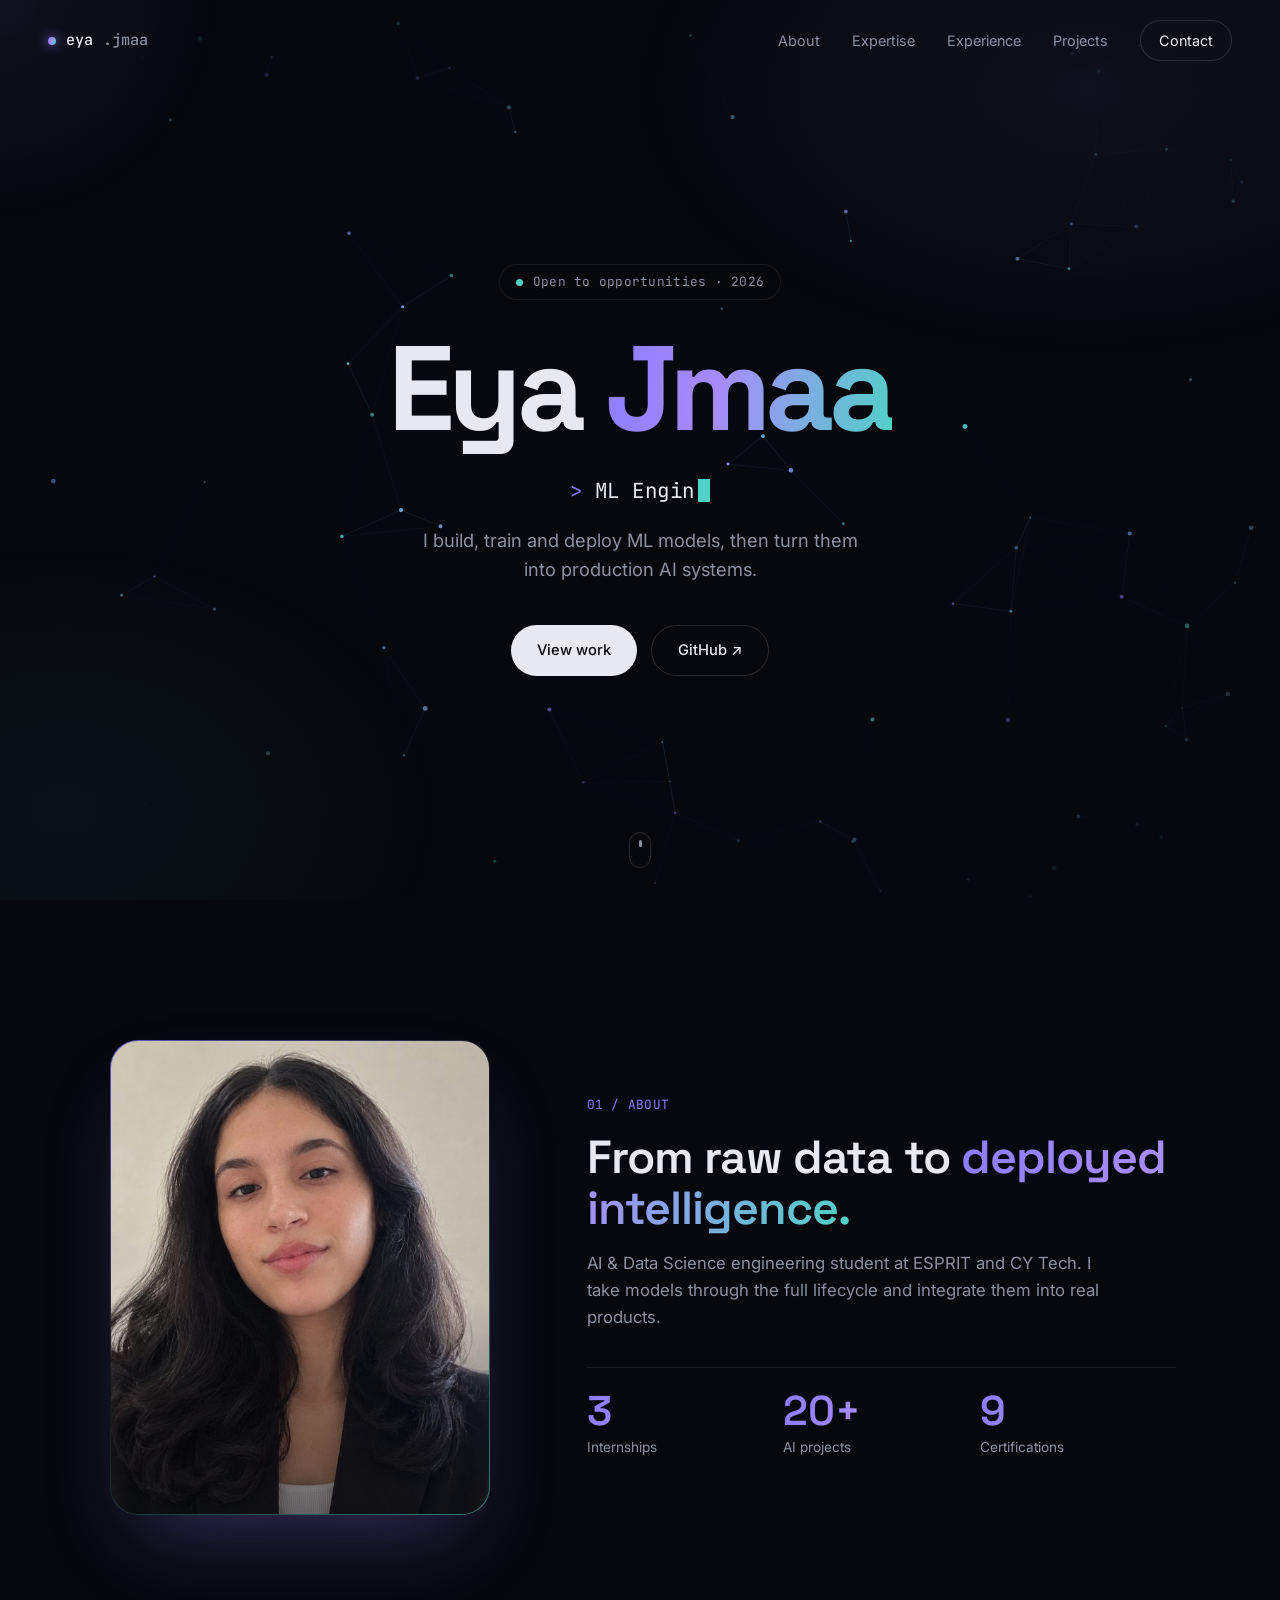
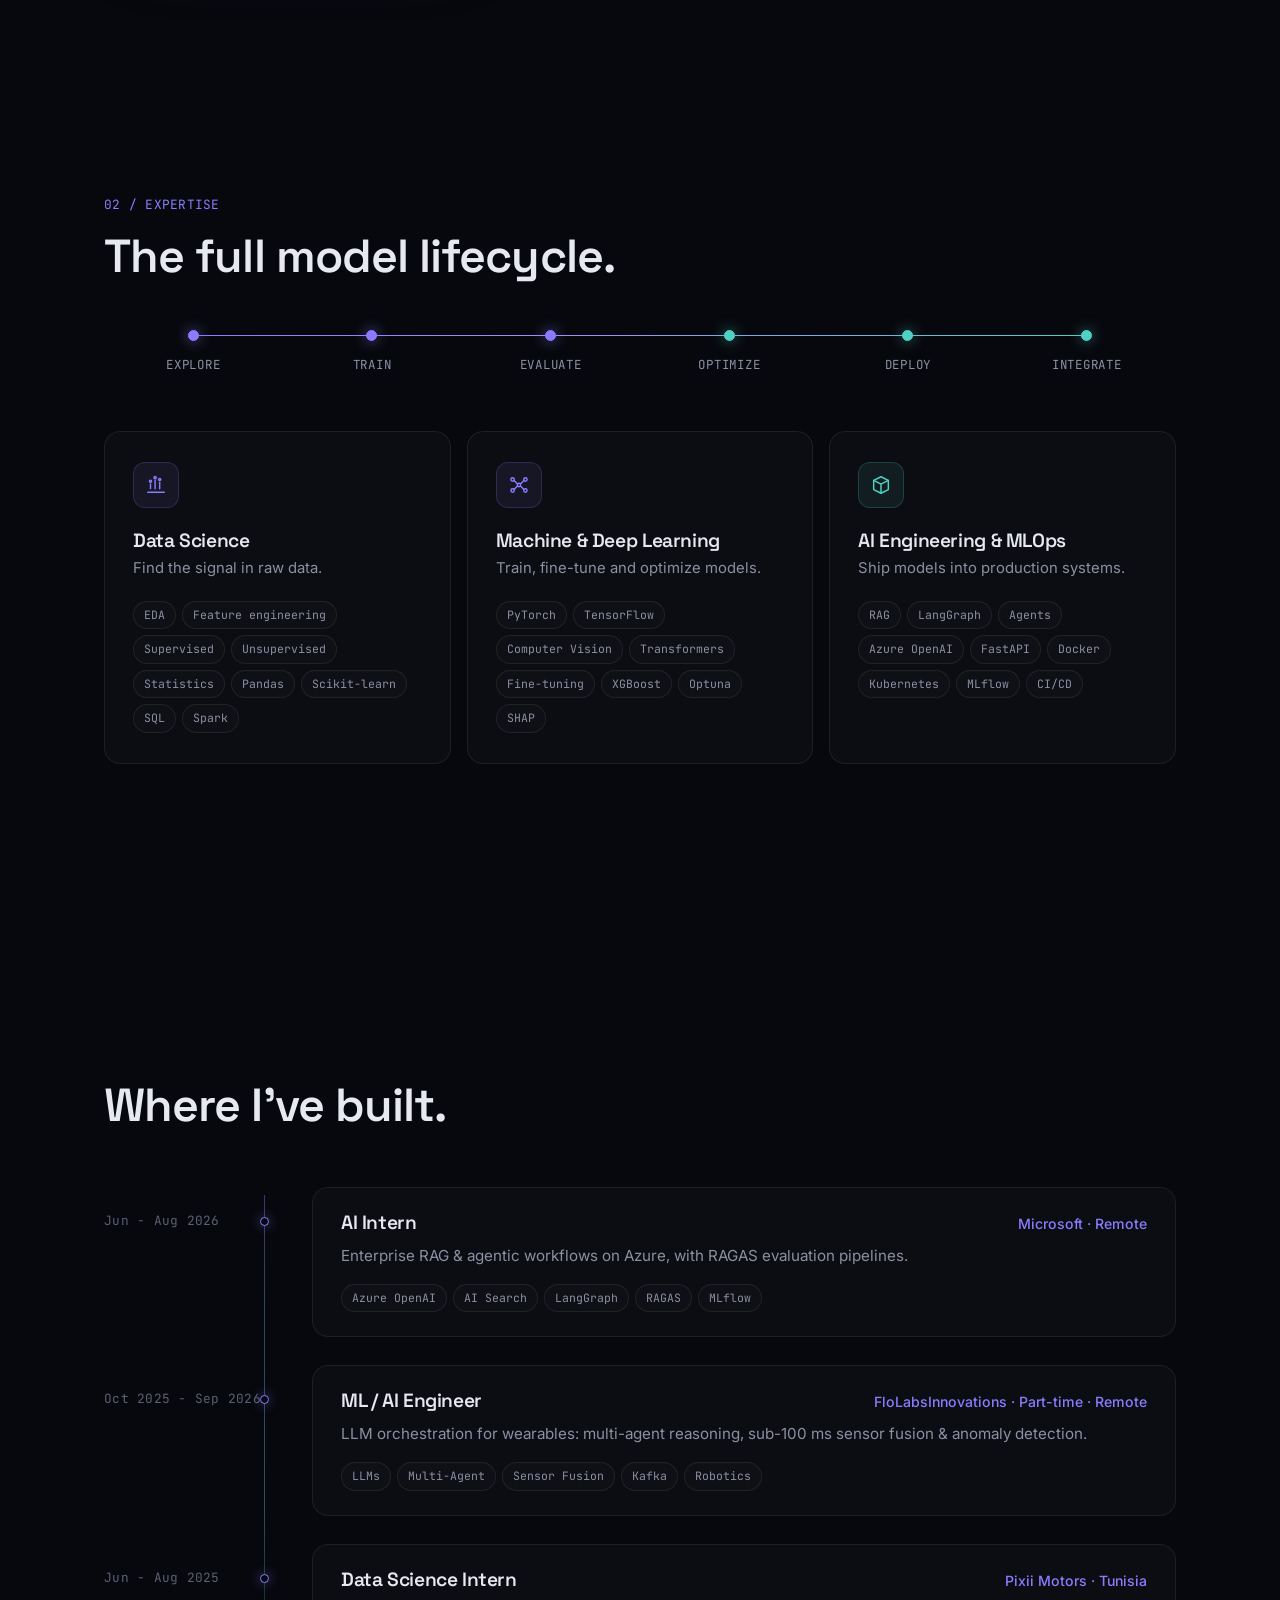
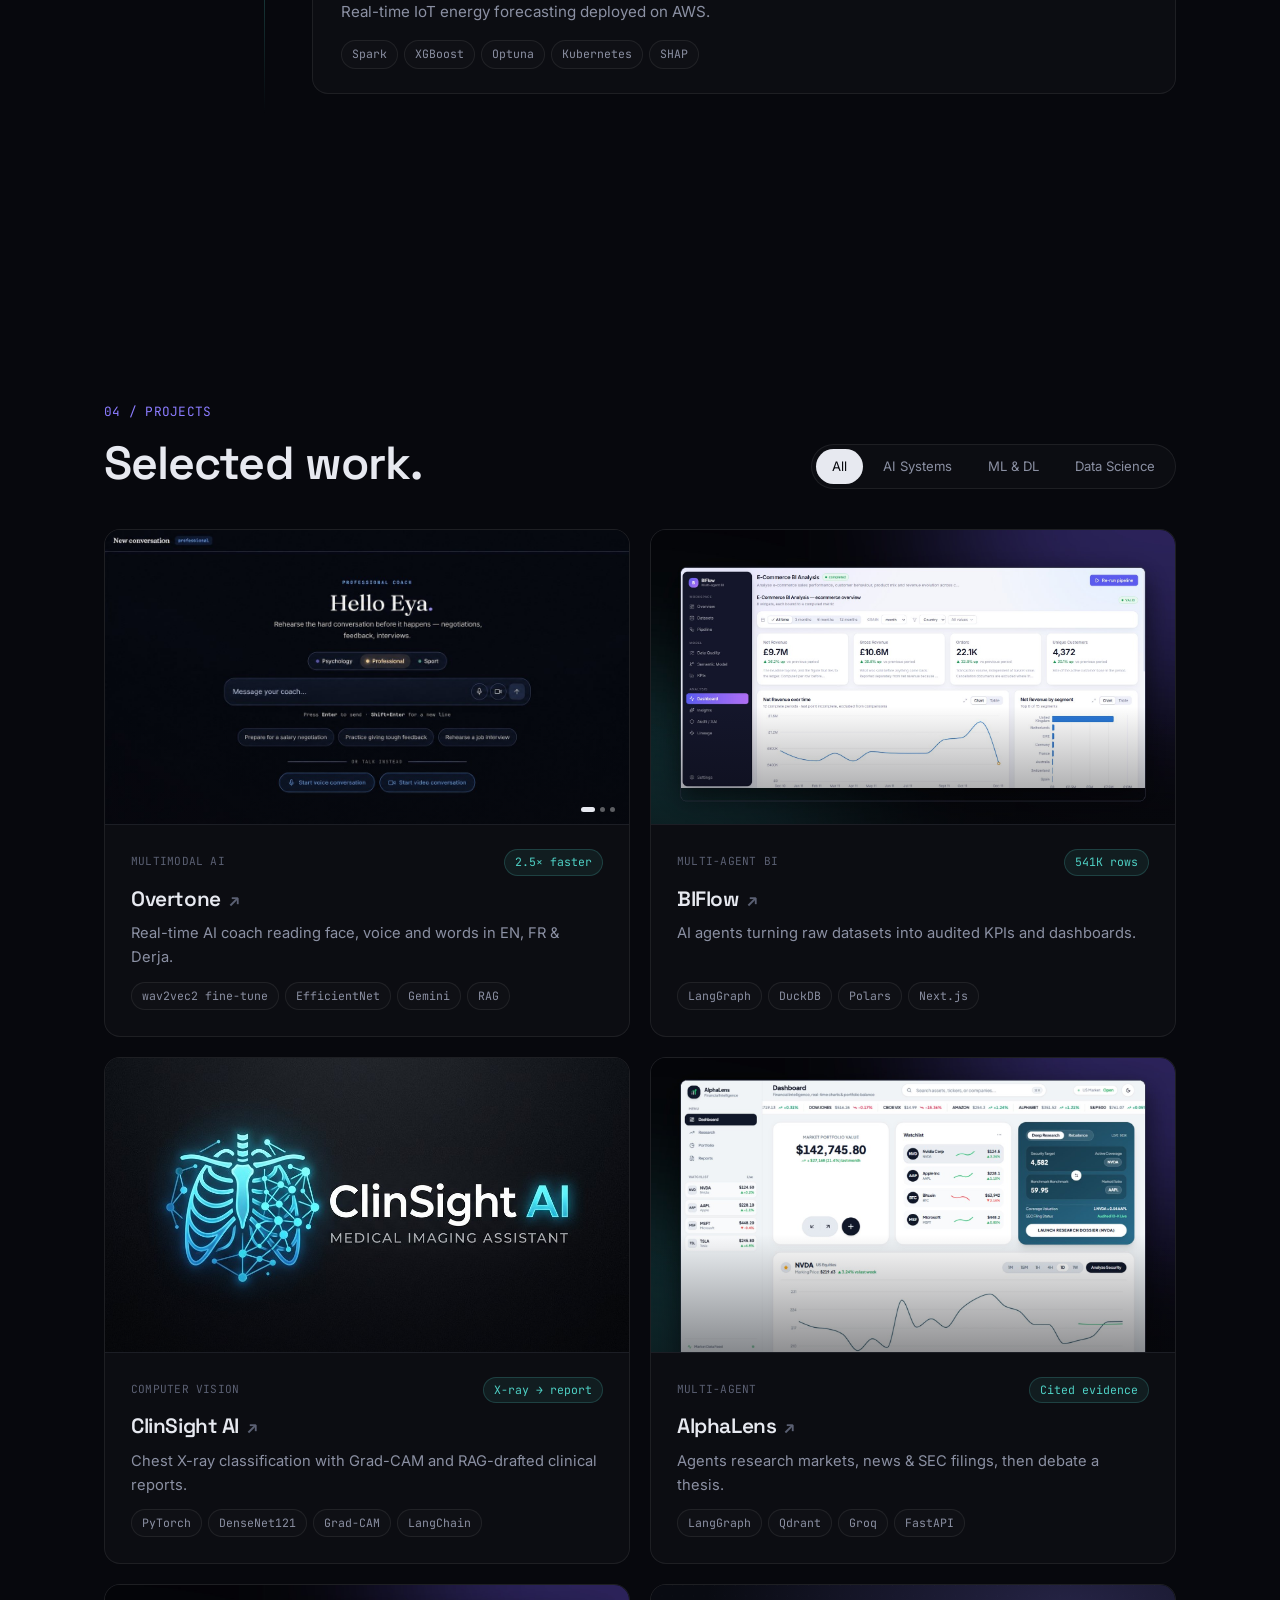
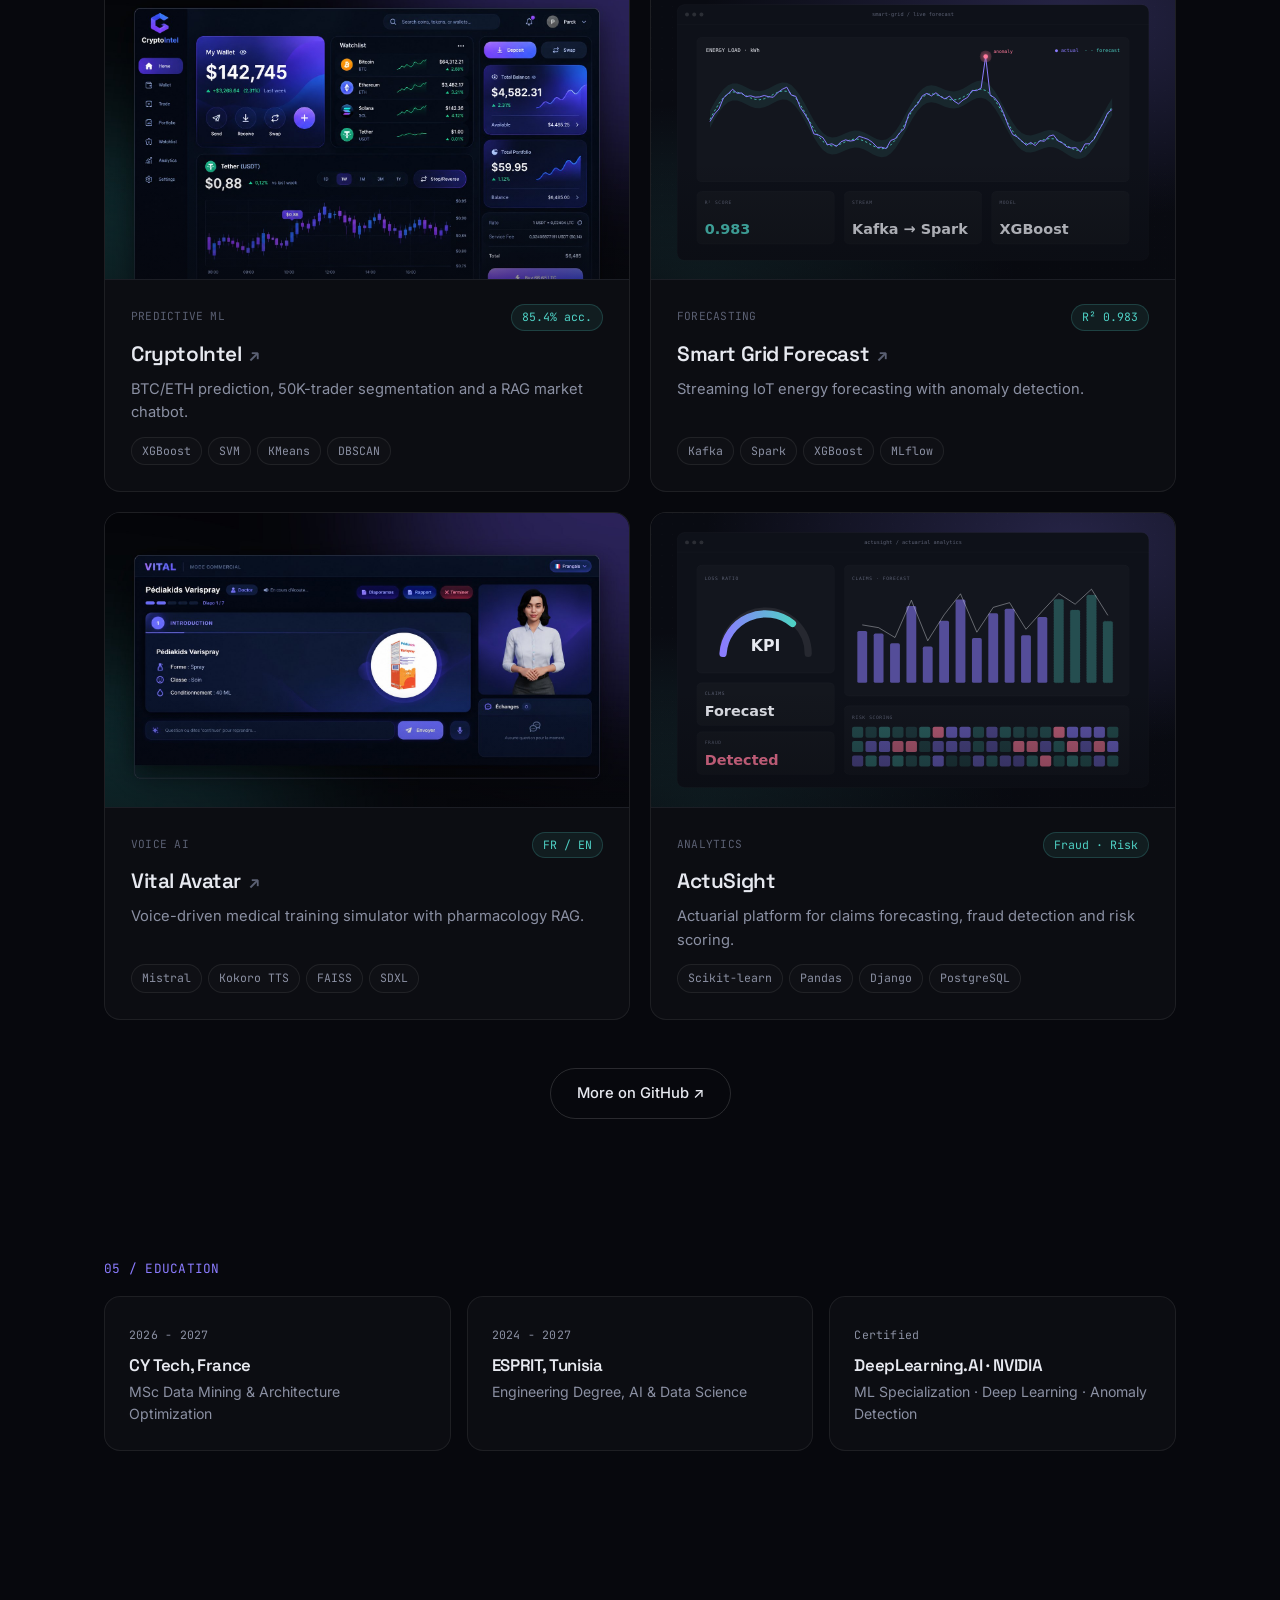
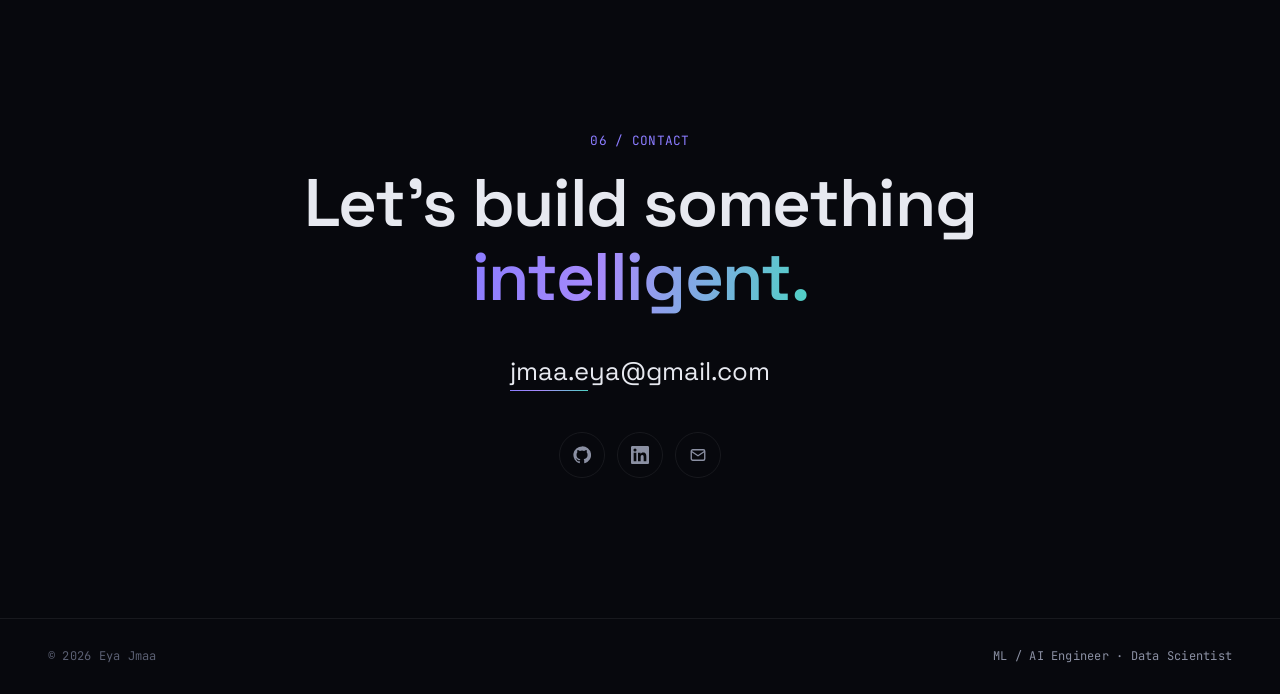
==== commit cfd1e3d4: "Pixii internship dates: Jun - Aug 2025 Co-Authored-By: Claude Opus 5.5 <noreply@anthropic.com>" ====
--- a/index.html
+++ b/index.html
@@ -153,7 +153,7 @@
             </div>
           </li>
           <li class="t-item reveal">
-            <div class="t-meta mono">Summer 2025</div>
+            <div class="t-meta mono">Jun - Aug 2025</div>
             <div class="t-card">
               <div class="t-head">
                 <h3>Data Science Intern</h3>
